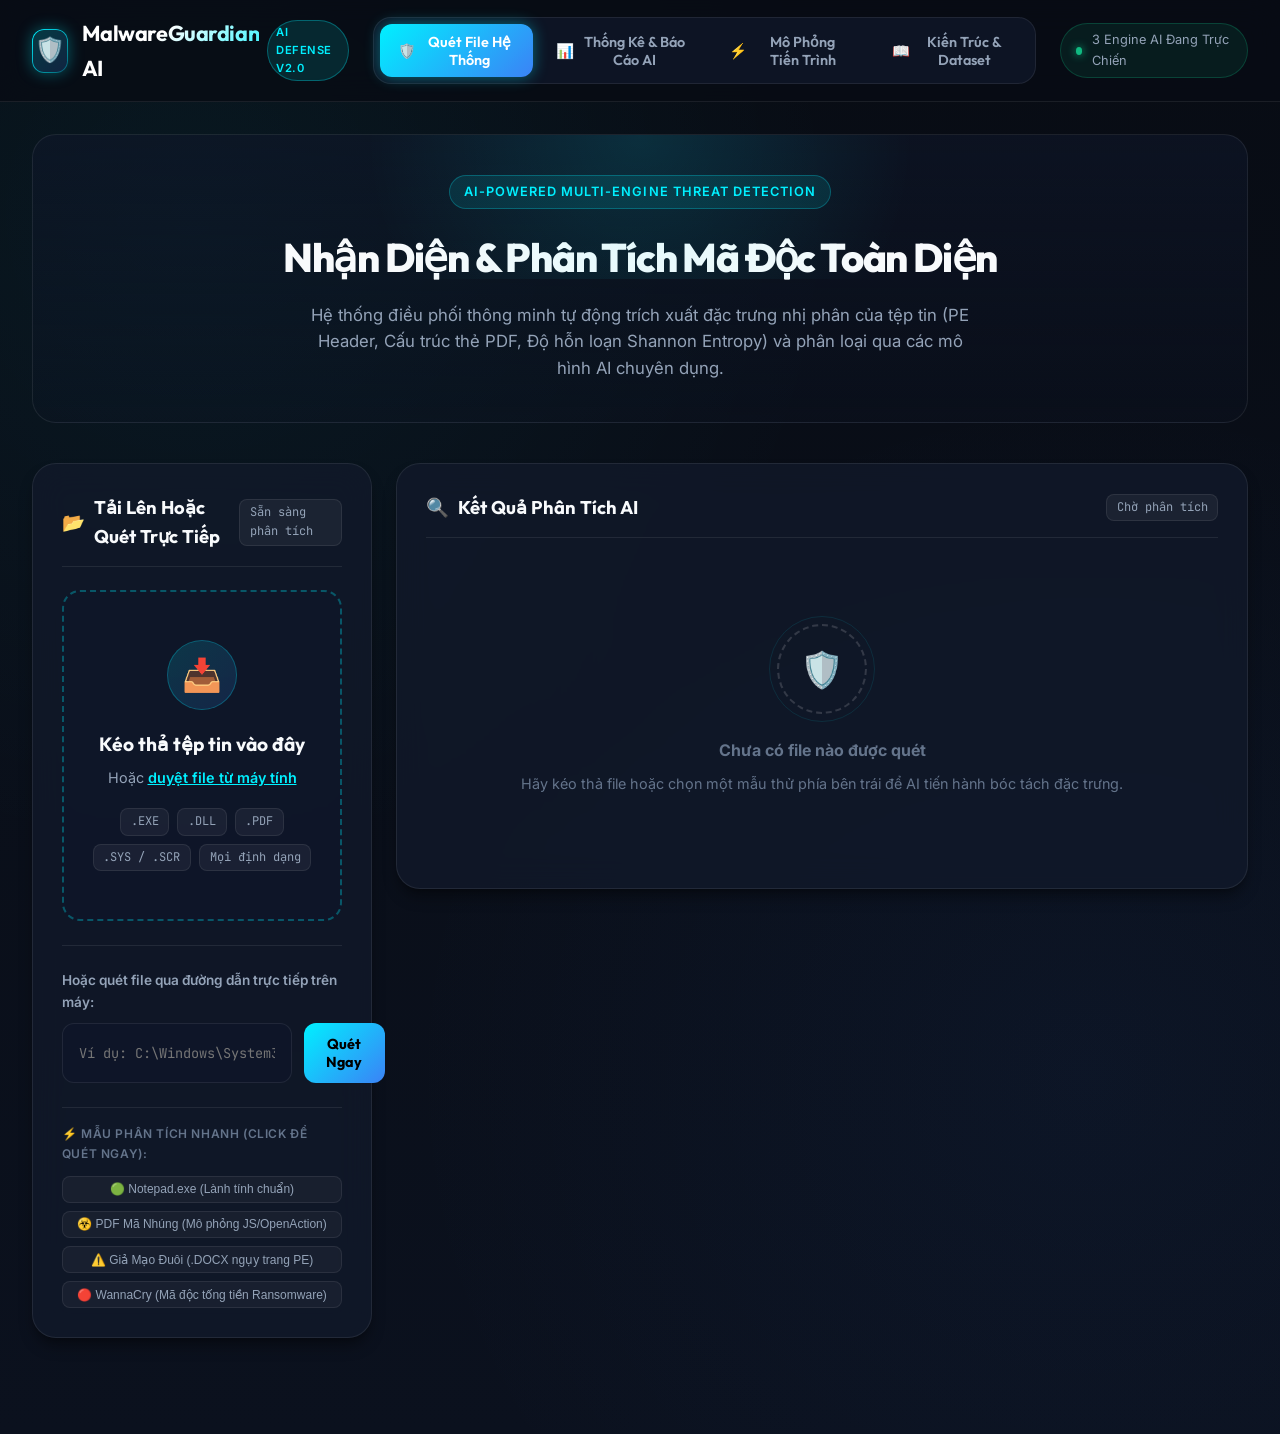
==== web/templates/index.html @ 702cf010 "feat: redesign scan results into side-by-side two-column dashboard and implement 2-page enterprise c" ====
<!DOCTYPE html>
<html lang="vi">
<head>
  <meta charset="UTF-8">
  <meta name="viewport" content="width=device-width, initial-scale=1.0">
  <title>MalwareGuardian AI - Hệ Thống Nhận Diện Mã Độc Đa Tầng</title>
  <meta name="description" content="Trung tâm phân tích và nhận diện mã độc thời gian thực ứng dụng Machine Learning (PE Header, PDF Structure, Kernel Process Behavior)">
  
  <!-- Google Fonts -->
  <link rel="preconnect" href="https://fonts.googleapis.com">
  <link rel="preconnect" href="https://fonts.gstatic.com" crossorigin>
  <link href="https://fonts.googleapis.com/css2?family=Inter:wght@300;400;500;600;700&family=Outfit:wght@400;500;600;700;800&family=JetBrains+Mono:wght@400;500;600&display=swap" rel="stylesheet">
  
  <!-- Stylesheet -->
  <link rel="stylesheet" href="/static/css/style.css">
</head>
<body>

  <!-- Site Header -->
  <header class="site-header">
    <div class="nav-container">
      <a href="#" class="brand">
        <div class="brand-icon">🛡️</div>
        <div class="brand-text">
          <div style="display:flex; align-items:center;">
            <h1>MalwareGuardian AI</h1>
            <span class="brand-badge">AI DEFENSE v2.0</span>
          </div>
        </div>
      </a>

      <!-- Navigation Tabs -->
      <nav class="nav-tabs" id="navTabs">
        <button class="nav-tab-btn active" data-tab="tab-scanner">
          <span>🛡️</span> Quét File Hệ Thống
        </button>
        <button class="nav-tab-btn" data-tab="tab-analytics">
          <span>📊</span> Thống Kê & Báo Cáo AI
        </button>
        <button class="nav-tab-btn" data-tab="tab-simulator">
          <span>⚡</span> Mô Phỏng Tiến Trình
        </button>
        <button class="nav-tab-btn" data-tab="tab-docs">
          <span>📖</span> Kiến Trúc & Dataset
        </button>
      </nav>

      <!-- System Pulse -->
      <div class="system-status">
        <div class="status-dot"></div>
        <span>3 Engine AI Đang Trực Chiến</span>
      </div>
    </div>
  </header>

  <!-- Main Content Wrapper -->
  <main class="main-wrapper">

    <!-- =========================================================================
         TAB 1: FILE SCANNER (QUÉT FILE THỜI GIAN THỰC)
         ========================================================================= -->
    <section id="tab-scanner" class="tab-content active">
      
      <div class="hero-banner">
        <div class="hero-tag">AI-POWERED MULTI-ENGINE THREAT DETECTION</div>
        <h2 class="hero-title">Nhận Diện & Phân Tích Mã Độc Toàn Diện</h2>
        <p class="hero-desc">
          Hệ thống điều phối thông minh tự động trích xuất đặc trưng nhị phân của tệp tin (PE Header, Cấu trúc thẻ PDF, Độ hỗn loạn Shannon Entropy) và phân loại qua các mô hình AI chuyên dụng.
        </p>
      </div>

      <div class="scanner-grid">
        
        <!-- Left: Upload & Input Panel -->
        <div class="glass-card">
          <div class="card-header">
            <h3 class="card-title"><span>📂</span> Tải Lên Hoặc Quét Trực Tiếp</h3>
            <span class="chip">Sẵn sàng phân tích</span>
          </div>

          <!-- Drag and Drop Zone -->
          <div class="dropzone" id="dropzone">
            <input type="file" id="fileInput" style="display: none;" />
            <div class="dropzone-icon">📥</div>
            <div class="dropzone-prompt">
              <h3>Kéo thả tệp tin vào đây</h3>
              <p>Hoặc <span style="color: var(--primary); text-decoration: underline; font-weight: 600;">duyệt file từ máy tính</span></p>
            </div>
            <div class="supported-chips">
              <span class="chip">.EXE</span>
              <span class="chip">.DLL</span>
              <span class="chip">.PDF</span>
              <span class="chip">.SYS / .SCR</span>
              <span class="chip">Mọi định dạng</span>
            </div>
          </div>

          <!-- Local Path Scanner -->
          <div class="path-input-group">
            <label for="localFilePath">Hoặc quét file qua đường dẫn trực tiếp trên máy:</label>
            <div class="path-input-flex">
              <input type="text" id="localFilePath" class="cyber-input" placeholder="Ví dụ: C:\Windows\System32\notepad.exe" />
              <button id="btnScanPath" class="cyber-btn">Quét Ngay</button>
            </div>
          </div>

          <!-- Quick Test Presets -->
          <div class="presets-section" style="margin-top: 1.5rem; border-top: 1px solid var(--border-subtle); padding-top: 1rem;">
            <div class="presets-title">⚡ Mẫu Phân Tích Nhanh (Click để quét ngay):</div>
            <div class="preset-buttons" style="margin-top: 0.8rem; display: flex; flex-direction: column; gap: 0.5rem;">
              <button class="preset-btn" data-preset="notepad" data-path="samples/file_lanh_tinh.exe">🟢 Notepad.exe (Lành tính chuẩn)</button>
              <button class="preset-btn" data-preset="pdf_exploit" data-path="samples/file_kiem_thu_mo_phong_doc_hai.pdf">☣️ PDF Mã Nhúng (Mô phỏng JS/OpenAction)</button>
              <button class="preset-btn" data-preset="spoofed" data-path="samples/file_doc_hai_gia_mao.docx">⚠️ Giả Mạo Đuôi (.DOCX ngụy trang PE)</button>
              <button class="preset-btn" data-preset="wannacry">🔴 WannaCry (Mã độc tống tiền Ransomware)</button>
            </div>
          </div>

        </div>

        <!-- Right: Real-time Scan Results Panel -->
        <div class="glass-card" id="resultsCard">
          <div class="card-header">
            <h3 class="card-title"><span>🔍</span> Kết Quả Phân Tích AI</h3>
            <span id="scanStatusBadge" class="chip">Chờ phân tích</span>
          </div>

          <!-- Placeholder when no scan performed -->
          <div id="scanPlaceholder" class="scan-placeholder">
            <div class="placeholder-radar">🛡️</div>
            <h4>Chưa có file nào được quét</h4>
            <p style="margin-top: 0.5rem; font-size: 0.9rem;">Hãy kéo thả file hoặc chọn một mẫu thử phía bên trái để AI tiến hành bóc tách đặc trưng.</p>
          </div>

          <!-- Dynamic Results Content -->
          <div id="scanResultsContent" style="display: none;">
            
            <!-- Verdict Banner -->
            <div id="verdictBanner" class="verdict-banner safe">
              <div class="verdict-info">
                <div id="verdictIcon" class="verdict-icon">🛡️</div>
                <div>
                  <div id="verdictTitle" class="verdict-title">AN TOÀN / LÀNH TÍNH</div>
                  <div id="verdictEngine" style="font-size: 0.85rem; color: var(--text-muted);">Engine: AI PE Header Classifier</div>
                </div>
              </div>
              <div class="verdict-score-box">
                <div id="verdictScore" class="score-num">99.8%</div>
                <div class="score-label">Độ Tin Cậy AI</div>
              </div>
            </div>

            <!-- Two-Column Side-By-Side Forensic Dashboard (Cột kép song song không cần cuộn) -->
            <div class="results-columns-grid">

              <!-- CỘT 1: THÔNG SỐ ĐỊNH DANH & BẰNG CHỨNG NHỊ PHÂN -->
              <div class="result-column">
                <div class="column-card-title">
                  <span>📊</span> <span>Giám Định Nhị Phân & Thuộc Tính</span>
                </div>

                <!-- Hashes & File Info -->
                <div class="meta-section">
                  <div class="meta-box">
                    <div class="meta-label">
                      <span>Tên Tập Tin</span>
                      <span id="resFileTypeBadge" class="chip">PE</span>
                    </div>
                    <div id="resFileName" class="meta-value">notepad.exe</div>
                    <div id="resFileSize" style="font-size: 0.75rem; color: var(--text-dim); margin-top: 0.2rem;">210.5 KB</div>
                  </div>

                  <div class="meta-box">
                    <div class="meta-label">
                      <span>MÃ BĂM SHA-256</span>
                      <button class="copy-btn" id="btnCopyHash" title="Sao chép SHA-256">📋 Copy</button>
                    </div>
                    <div id="resSha256" class="meta-value" style="font-size: 0.75rem;">-</div>
                  </div>
                </div>

                <!-- Shannon Entropy Bar -->
                <div class="entropy-container">
                  <div class="entropy-header">
                    <div><strong>Độ Hỗn Loạn Shannon Entropy:</strong> <span id="entropyVal" style="color: var(--primary); font-family: var(--font-mono); font-weight: 700;">3.45</span> / 8.0</div>
                    <div id="entropyStatus" style="font-size: 0.8rem; color: var(--safe);">Bình thường (Dữ liệu không bị mã hóa ngầm)</div>
                  </div>
                  <div class="entropy-track">
                    <div id="entropyFill" class="entropy-fill" style="width: 43%;"></div>
                  </div>
                  <div class="entropy-scale">
                    <span>0.0 (Thuần văn bản)</span>
                    <span>6.0 (Dữ liệu nén)</span>
                    <span>7.2+ (Nghi vấn Packer/Ransomware)</span>
                    <span>8.0</span>
                  </div>
                </div>

                <!-- Technical Extracted Features Table -->
                <div class="feature-details">
                  <div style="padding: 0.75rem 1rem; border-bottom: 1px solid var(--border-subtle); font-size: 0.85rem; font-weight: 700; display: flex; justify-content: space-between;">
                    <span>Chi Tiết Đặc Trưng Kỹ Thuật Trích Xuất</span>
                    <span id="featuresCountBadge" style="color: var(--primary);">25 thông số</span>
                  </div>
                  <div style="max-height: 220px; overflow-y: auto;">
                    <table class="feature-table">
                      <thead>
                        <tr>
                          <th>Thuộc Tính (Feature)</th>
                          <th>Giá Trị Trích Xuất</th>
                        </tr>
                      </thead>
                      <tbody id="featuresTableBody">
                        <!-- Dynamic Rows -->
                      </tbody>
                    </table>
                  </div>
                </div>
              </div>

              <!-- CỘT 2: PHÂN TÍCH HÀNH VI MITRE & TRUNG TÂM KHẮC PHỤC (CỘT MỚI) -->
              <div class="result-column">
                <div class="column-card-title">
                  <span>🎯</span> <span>Hành Vi MITRE ATT&CK & Ứng Cứu Sự Cố</span>
                </div>

                <!-- Threat Behavior & MITRE ATT&CK Mapping (Xem nó làm gì) -->
                <div id="threatBehaviorCard" class="feature-details" style="border-left: 3px solid var(--danger); margin-top: 0; padding: 1rem;">
                  <div style="font-weight: 700; font-size: 0.95rem; margin-bottom: 0.5rem; color: #fff; display: flex; align-items: center; justify-content: space-between;">
                    <span>🎯 Phân Tích Hành Vi & MITRE ATT&CK</span>
                    <span id="threatAttackBadge" class="chip" style="color: var(--danger); border-color: var(--danger);">Phát hiện rủi ro</span>
                  </div>
                  <p id="behaviorSummaryText" style="font-size: 0.85rem; color: var(--text-muted); margin-bottom: 0.75rem;">-</p>
                  
                  <div style="font-size: 0.8rem; font-weight: 600; color: var(--text-main); margin-bottom: 0.4rem;">Các hành vi mã độc ghi nhận:</div>
                  <ul id="threatActionsList" style="font-size: 0.8rem; color: var(--text-muted); padding-left: 1.2rem; line-height: 1.6; margin-bottom: 0.8rem;">
                  </ul>

                  <div id="mitreContainer" style="display: flex; gap: 0.4rem; flex-wrap: wrap;">
                  </div>
                </div>

                <!-- Incident Remediation & Vault Center (Khắc phục sự cố) -->
                <div class="feature-details" style="border-left: 3px solid var(--primary); background: rgba(15, 23, 42, 0.85); margin-top: 0; padding: 1rem;">
                  <div style="font-weight: 700; font-size: 0.95rem; margin-bottom: 0.4rem; color: #fff;">
                    🛡️ Trung Tâm Khắc Phục Sự Cố & Vùng An Toàn
                  </div>
                  <p style="font-size: 0.8rem; color: var(--text-dim); margin-bottom: 0.9rem;">
                    Các tùy chọn xử lý tức thời nhằm bảo vệ máy tính, vô hiệu hóa mã độc (chống Defender xóa nhầm) và xuất báo cáo PDF.
                  </p>
                  <div style="display: grid; grid-template-columns: repeat(2, 1fr); gap: 0.6rem;">
                    <button id="btnQuarantine" class="cyber-btn cyber-btn-outline" style="font-size: 0.78rem; padding: 0.6rem; border-color: rgba(245, 158, 11, 0.4); color: var(--warning);">
                      🔒 Cách Ly Vào Vault (Mã Hóa)
                    </button>
                    <button id="btnDisarmPdf" class="cyber-btn cyber-btn-outline" style="font-size: 0.78rem; padding: 0.6rem; border-color: rgba(16, 185, 129, 0.4); color: var(--safe);">
                      🧹 Khử Độc Tài Liệu (CDR Disarm)
                    </button>
                    <button id="btnExportPdf" class="cyber-btn" style="font-size: 0.78rem; padding: 0.6rem; background: linear-gradient(135deg, #00f0ff, #3b82f6); color: #000;">
                      📄 Xuất Báo Cáo Sự Cố PDF
                    </button>
                    <button id="btnShredFile" class="cyber-btn cyber-btn-outline" style="font-size: 0.78rem; padding: 0.6rem; border-color: rgba(244, 63, 94, 0.4); color: var(--danger);">
                      💣 Tiêu Hủy Vĩnh Viễn (DoD)
                    </button>
                  </div>
                  <div id="remediationStatusMsg" style="display: none; margin-top: 0.8rem; font-size: 0.8rem; padding: 0.6rem; border-radius: var(--radius-sm); background: rgba(16, 185, 129, 0.1); border: 1px solid rgba(16, 185, 129, 0.3); color: var(--safe);">
                  </div>
                </div>

                <!-- Action Export Bar -->
                <div style="display: flex; gap: 0.75rem; margin-top: 0.2rem;">
                  <button id="btnExportJson" class="cyber-btn cyber-btn-outline" style="flex: 1;">📥 Xuất Dữ Liệu JSON</button>
                  <button id="btnScanAnother" class="cyber-btn" style="flex: 1;">🔄 Quét File Mới</button>
                </div>

              </div>

            </div>

          </div>

        </div>

      </div>

    </section>

    <!-- =========================================================================
         TAB 2: MODEL ANALYTICS & ACADEMIC REPORTS
         ========================================================================= -->
    <section id="tab-analytics" class="tab-content">
      
      <div class="hero-banner">
        <div class="hero-tag">ACADEMIC BENCHMARKS & EVALUATION</div>
        <h2 class="hero-title">Thống Kê Mô Hình & Biểu Đồ Nghiên Cứu</h2>
        <p class="hero-desc">
          Kết quả đánh giá thực nghiệm của 3 Engine Machine Learning trên các tập dữ liệu chuẩn Kaggle (Ma trận nhầm lẫn, Feature Importance, So sánh hiệu năng).
        </p>
      </div>

      <!-- Overview 3 Models Cards -->
      <div class="models-overview-grid">
        
        <!-- Model 1: PE Static -->
        <div class="model-metric-card">
          <span class="model-badge">ENGINE 1: PE HEADER</span>
          <h3>Mã Độc File Thực Thi (.exe, .dll)</h3>
          <p style="font-size: 0.85rem; color: var(--text-muted);">Huấn luyện trên 1.156 mẫu Windows PE với 25 đặc trưng cấu trúc Header.</p>
          <div class="metric-stats-row">
            <div class="metric-stat-item">
              <div class="stat-val">97.41%</div>
              <div class="stat-name">Accuracy (Độ chính xác)</div>
            </div>
            <div class="metric-stat-item">
              <div class="stat-val">99.13%</div>
              <div class="stat-name">Recall (Độ nhạy bắt sâu)</div>
            </div>
            <div class="metric-stat-item">
              <div class="stat-val">97.44%</div>
              <div class="stat-name">F1-Score</div>
            </div>
            <div class="metric-stat-item">
              <div class="stat-val">99.80%</div>
              <div class="stat-name">ROC-AUC</div>
            </div>
          </div>
        </div>

        <!-- Model 2: PDF Structure -->
        <div class="model-metric-card">
          <span class="model-badge" style="background: rgba(16, 185, 129, 0.15); color: var(--safe);">ENGINE 2: PDF MALWARE</span>
          <h3>Mã Độc Tài Liệu PDF (.pdf)</h3>
          <p style="font-size: 0.85rem; color: var(--text-muted);">Huấn luyện trên 9.109 mẫu tài liệu PDF với 27 thẻ cấu trúc nhúng JavaScript ngầm.</p>
          <div class="metric-stats-row">
            <div class="metric-stat-item">
              <div class="stat-val" style="color: var(--primary);">100.0%</div>
              <div class="stat-name">Accuracy</div>
            </div>
            <div class="metric-stat-item">
              <div class="stat-val" style="color: var(--primary);">100.0%</div>
              <div class="stat-name">Precision (Độ chuẩn)</div>
            </div>
            <div class="metric-stat-item">
              <div class="stat-val" style="color: var(--primary);">1.0000</div>
              <div class="stat-name">F1-Score (Balanced)</div>
            </div>
            <div class="metric-stat-item">
              <div class="stat-val" style="color: var(--primary);">1.0000</div>
              <div class="stat-name">ROC-AUC</div>
            </div>
          </div>
        </div>

        <!-- Model 3: 100k Behavior -->
        <div class="model-metric-card">
          <span class="model-badge" style="background: rgba(139, 92, 246, 0.15); color: #c084fc;">ENGINE 3: DYNAMIC BEHAVIOR</span>
          <h3>Hành Vi Tiến Trình & Bộ Nhớ</h3>
          <p style="font-size: 0.85rem; color: var(--text-muted);">Huấn luyện trên 100.000 mẫu hành vi tiến trình hệ điều hành (50k malware, 50k benign).</p>
          <div class="metric-stats-row">
            <div class="metric-stat-item">
              <div class="stat-val" style="color: #c084fc;">100.0%</div>
              <div class="stat-name">Accuracy (100k mẫu)</div>
            </div>
            <div class="metric-stat-item">
              <div class="stat-val" style="color: #c084fc;">100.0%</div>
              <div class="stat-name">Precision</div>
            </div>
            <div class="metric-stat-item">
              <div class="stat-val" style="color: #c084fc;">1.0000</div>
              <div class="stat-name">F1-Score</div>
            </div>
            <div class="metric-stat-item">
              <div class="stat-val" style="color: #c084fc;">LightGBM</div>
              <div class="stat-name">Mô hình tối ưu nhất</div>
            </div>
          </div>
        </div>

      </div>

      <!-- High Resolution Academic Charts Section -->
      <div style="margin-bottom: 1.5rem; display: flex; justify-content: space-between; align-items: center;">
        <div>
          <h3 style="font-family: var(--font-heading); font-size: 1.4rem;">Trọn Bộ Biểu Đồ Nghiên Cứu (Nhấp vào ảnh để phóng to)</h3>
          <p style="font-size: 0.9rem; color: var(--text-muted);">Tất cả biểu đồ đã được tự động lưu ở độ phân giải 300 DPI trong thư mục <code>reports/</code> để bạn đưa vào báo cáo Word.</p>
        </div>
      </div>

      <div class="reports-gallery">
        
        <!-- Chart 1 -->
        <div class="chart-card">
          <h4><span>🎯 Ma trận nhầm lẫn PE (Confusion Matrix)</span> <span class="chip">PE Model</span></h4>
          <div class="chart-img-wrap" onclick="openImageModal('/reports/pe_confusion_matrix.png')">
            <img src="/reports/pe_confusion_matrix.png" alt="PE Confusion Matrix" loading="lazy">
          </div>
        </div>

        <!-- Chart 2 -->
        <div class="chart-card">
          <h4><span>⭐ Top 15 Đặc Trưng PE Quan Trọng Nhất</span> <span class="chip">Feature Importance</span></h4>
          <div class="chart-img-wrap" onclick="openImageModal('/reports/pe_feature_importance.png')">
            <img src="/reports/pe_feature_importance.png" alt="PE Feature Importance" loading="lazy">
          </div>
        </div>

        <!-- Chart 3 -->
        <div class="chart-card">
          <h4><span>📈 So sánh 4 thuật toán PE (RF, XGB, LGBM, GB)</span> <span class="chip">Benchmark</span></h4>
          <div class="chart-img-wrap" onclick="openImageModal('/reports/pe_model_comparison.png')">
            <img src="/reports/pe_model_comparison.png" alt="PE Model Comparison" loading="lazy">
          </div>
        </div>

        <!-- Chart 4 -->
        <div class="chart-card">
          <h4><span>🎯 Ma trận nhầm lẫn PDF Malware</span> <span class="chip">PDF Model</span></h4>
          <div class="chart-img-wrap" onclick="openImageModal('/reports/pdf_confusion_matrix.png')">
            <img src="/reports/pdf_confusion_matrix.png" alt="PDF Confusion Matrix" loading="lazy">
          </div>
        </div>

        <!-- Chart 5 -->
        <div class="chart-card">
          <h4><span>⭐ Top 12 Thẻ Cấu Trúc PDF Nhạy Cảm</span> <span class="chip">PDF Features</span></h4>
          <div class="chart-img-wrap" onclick="openImageModal('/reports/pdf_feature_importance.png')">
            <img src="/reports/pdf_feature_importance.png" alt="PDF Feature Importance" loading="lazy">
          </div>
        </div>

        <!-- Chart 6 -->
        <div class="chart-card">
          <h4><span>📈 So sánh thuật toán trên tập 100.000 mẫu</span> <span class="chip">Behavior 100k</span></h4>
          <div class="chart-img-wrap" onclick="openImageModal('/reports/behavior_model_comparison.png')">
            <img src="/reports/behavior_model_comparison.png" alt="Behavior Comparison" loading="lazy">
          </div>
        </div>

      </div>

    </section>

    <!-- =========================================================================
         TAB 3: PROCESS BEHAVIOR SIMULATOR (MÔ PHỎNG HÀNH VI 100K MẪU)
         ========================================================================= -->
    <section id="tab-simulator" class="tab-content">
      
      <div class="hero-banner">
        <div class="hero-tag">DYNAMIC PROCESS TELEMETRY SIMULATOR</div>
        <h2 class="hero-title">Mô Phỏng Nhận Diện Hành Vi Tiến Trình</h2>
        <p class="hero-desc">
          Thử nghiệm trực tiếp mô hình LightGBM (huấn luyện trên 100.000 mẫu hệ điều hành) bằng cách nhập thông số giám sát luồng thực thi và quản lý bộ nhớ tiến trình.
        </p>
      </div>

      <div class="scanner-grid">
        
        <!-- Input Form -->
        <div class="glass-card">
          <div class="card-header">
            <h3 class="card-title"><span>⚙️</span> Thông Số Bộ Nhớ & Tiến Trình</h3>
            <div class="preset-buttons">
              <button class="preset-btn" id="btnPresetBenignProc">🟢 Mẫu Lành Tính</button>
              <button class="preset-btn" id="btnPresetMalProc">🔴 Mẫu Mã Độc</button>
            </div>
          </div>

          <form id="simForm">
            <div class="sim-form-grid">
              <div class="sim-input-box">
                <label>total_vm (Bộ nhớ ảo tổng)</label>
                <input type="number" id="sim_total_vm" class="cyber-input" value="150" />
              </div>
              <div class="sim-input-box">
                <label>exec_vm (Vùng nhớ thực thi)</label>
                <input type="number" id="sim_exec_vm" class="cyber-input" value="124" />
              </div>
              <div class="sim-input-box">
                <label>shared_vm (Vùng nhớ chia sẻ)</label>
                <input type="number" id="sim_shared_vm" class="cyber-input" value="120" />
              </div>
              <div class="sim-input-box">
                <label>map_count (Số phân đoạn map)</label>
                <input type="number" id="sim_map_count" class="cyber-input" value="6850" />
              </div>
              <div class="sim-input-box">
                <label>nvcsw (Chuyển đổi ngữ cảnh tự nguyện)</label>
                <input type="number" id="sim_nvcsw" class="cyber-input" value="341974" />
              </div>
              <div class="sim-input-box">
                <label>min_flt (Lỗi trang nhớ nhẹ)</label>
                <input type="number" id="sim_min_flt" class="cyber-input" value="0" />
              </div>
              <div class="sim-input-box">
                <label>maj_flt (Lỗi trang nhớ nặng)</label>
                <input type="number" id="sim_maj_flt" class="cyber-input" value="120" />
              </div>
              <div class="sim-input-box">
                <label>utime (Thời gian CPU User)</label>
                <input type="number" id="sim_utime" class="cyber-input" value="380690" />
              </div>
              <div class="sim-input-box">
                <label>prio (Mức ưu tiên tiến trình)</label>
                <input type="number" id="sim_prio" class="cyber-input" value="3069378560" />
              </div>
            </div>

            <button type="submit" class="cyber-btn" style="width: 100%;">⚡ Chạy Dự Đoán Mô Hình Hành Vi</button>
          </form>
        </div>

        <!-- Sim Results -->
        <div class="glass-card">
          <div class="card-header">
            <h3 class="card-title"><span>🧠</span> Kết Luận Của AI Hành Vi</h3>
            <span class="chip">Engine 100k</span>
          </div>

          <div id="simResultBox" style="padding: 2rem; text-align: center;">
            <div id="simIcon" style="font-size: 3.5rem; margin-bottom: 1rem;">🛡️</div>
            <h3 id="simVerdictTitle" style="font-family: var(--font-heading); font-size: 1.5rem; color: var(--safe); margin-bottom: 0.5rem;">
              TIẾN TRÌNH LÀNH TÍNH
            </h3>
            <p id="simDesc" style="color: var(--text-muted); font-size: 0.95rem; max-width: 400px; margin: 0 auto 1.5rem;">
              Mô hình xác nhận các chỉ số cấp phát bộ nhớ ảo và chuyển đổi ngữ cảnh phù hợp với tiến trình phần mềm hợp pháp.
            </p>
            <div style="background: rgba(15, 23, 42, 0.7); padding: 1rem; border-radius: var(--radius-md); border: 1px solid var(--border-subtle); display: inline-block;">
              <span style="font-size: 0.8rem; color: var(--text-dim); text-transform: uppercase;">Độ Tin Cậy Mô Hình: </span>
              <strong id="simProb" style="color: var(--primary); font-size: 1.2rem;">100.0%</strong>
            </div>
          </div>
        </div>

      </div>

    </section>

    <!-- =========================================================================
         TAB 4: ARCHITECTURE & METHODOLOGY
         ========================================================================= -->
    <section id="tab-docs" class="tab-content">
      
      <div class="hero-banner">
        <div class="hero-tag">SYSTEM ARCHITECTURE & METHODOLOGY</div>
        <h2 class="hero-title">Kiến Trúc Hệ Thống & Phương Pháp Luận</h2>
        <p class="hero-desc">
          Tài liệu tổng quan kiến trúc phân tích mã độc đa tầng ứng dụng Trí Tuệ Nhân Tạo (Machine Learning).
        </p>
      </div>

      <div class="glass-card" style="margin-bottom: 2rem;">
        <h3 style="font-family: var(--font-heading); font-size: 1.3rem; margin-bottom: 1rem; color: var(--primary);">
          1. Sơ Đồ Kiến Trúc Hệ Thống (Multi-Engine Defense Pipeline)
        </h3>
        <p style="color: var(--text-muted); margin-bottom: 1.5rem;">
          Hệ thống được thiết kế theo mô hình điều phối phân tầng (Dispatcher Pattern) tương tự các giải pháp EDR / Antivirus hiện đại:
        </p>
        
        <div style="background: rgba(15, 23, 42, 0.8); padding: 1.5rem; border-radius: var(--radius-md); border: 1px solid var(--border-subtle); font-family: var(--font-mono); font-size: 0.85rem; line-height: 1.8;">
          [ Tệp tin tải lên / Đường dẫn quét ]<br>
          &nbsp;&nbsp;&nbsp;&nbsp;│<br>
          &nbsp;&nbsp;&nbsp;&nbsp;▼<br>
          &nbsp;&nbsp;<strong>BƯỚC 1:</strong> Xác thực Magic Bytes & Kiểm tra Giả mạo đuôi (Extension Spoofing Detection)<br>
          &nbsp;&nbsp;<strong>BƯỚC 2:</strong> Tính mã băm (MD5 / SHA-256) & Đo độ hỗn loạn dữ liệu (Shannon Entropy)<br>
          &nbsp;&nbsp;&nbsp;&nbsp;│<br>
          &nbsp;&nbsp;&nbsp;&nbsp;├─► <strong>Định dạng PE (EXE, DLL, SYS):</strong> Gọi <code>extract_pe_features()</code> ➔ Mô hình Random Forest PE (Acc: 97.4%)<br>
          &nbsp;&nbsp;&nbsp;&nbsp;├─► <strong>Định dạng PDF:</strong> Gọi <code>extract_pdf_features()</code> ➔ Mô hình Random Forest PDF (Acc: 100%)<br>
          &nbsp;&nbsp;&nbsp;&nbsp;├─► <strong>Định dạng Khác:</strong> Động cơ Heuristic & Phân tích Shannon Entropy chống Ransomware<br>
          &nbsp;&nbsp;&nbsp;&nbsp;│<br>
          &nbsp;&nbsp;&nbsp;&nbsp;▼<br>
          [ Báo Cáo Bảo Mật Toàn Diện & Xuất Dữ Liệu JSON ]
        </div>
      </div>

      <div class="models-overview-grid">
        <div class="glass-card">
          <h4 style="color: var(--primary); margin-bottom: 0.5rem;">Dataset 1: Windows PE</h4>
          <p style="font-size: 0.85rem; color: var(--text-muted);">
            Bộ dữ liệu 1.156 mẫu PE gồm 25 thuộc tính quan trọng: SizeOfCode, AddressOfEntryPoint, Section Entropy, DllCharacteristics, Imports, Exports...
          </p>
        </div>
        <div class="glass-card">
          <h4 style="color: var(--safe); margin-bottom: 0.5rem;">Dataset 2: Contagio PDF</h4>
          <p style="font-size: 0.85rem; color: var(--text-muted);">
            Trích xuất từ nguồn học thuật Contagio Dump qua các công cụ PDFiD, PDF-parser với 27 đặc trưng cấu trúc (/JavaScript, /OpenAction, /XFA, Stream...).
          </p>
        </div>
        <div class="glass-card">
          <h4 style="color: #c084fc; margin-bottom: 0.5rem;">Dataset 3: 100k Behavior</h4>
          <p style="font-size: 0.85rem; color: var(--text-muted);">
            Tập dữ liệu lớn 100.000 bản ghi giám sát 33 chỉ số tiến trình hệ điều hành (Virtual memory, context switch, page faults) cân bằng hoàn hảo 50k - 50k.
          </p>
        </div>
      </div>

    </section>

  </main>

  <!-- Modal for Image Enlargement -->
  <div class="modal-overlay" id="imgModal" onclick="closeImageModal()">
    <div class="modal-content" onclick="event.stopPropagation()">
      <button class="modal-close" onclick="closeImageModal()">&times;</button>
      <img id="modalImg" src="" alt="Enlarged Report Chart" />
    </div>
  </div>

  <!-- Client-Side PDF Generation Engines (jsPDF & AutoTable) -->
  <script src="https://cdnjs.cloudflare.com/ajax/libs/jspdf/2.5.1/jspdf.umd.min.js"></script>
  <script src="https://cdnjs.cloudflare.com/ajax/libs/jspdf-autotable/3.8.2/jspdf.plugin.autotable.min.js"></script>

  <!-- JavaScript Application Logic -->
  <script src="/static/js/app.js"></script>
</body>
</html>
---- static/css/style.css ----
/* ==========================================================================
   MALWAREGUARDIAN AI - DESIGN SYSTEM & STYLESHEET
   Aesthetics: Cyber Defense Operations Center (Dark Modern Glassmorphism)
   ========================================================================== */

:root {
  --bg-primary: #080c14;
  --bg-secondary: #0f172a;
  --bg-card: rgba(18, 26, 43, 0.75);
  --bg-card-hover: rgba(26, 38, 64, 0.85);
  --border-subtle: rgba(255, 255, 255, 0.08);
  --border-highlight: rgba(0, 240, 255, 0.25);
  
  --primary: #00f0ff;
  --primary-glow: rgba(0, 240, 255, 0.35);
  --primary-gradient: linear-gradient(135deg, #00f0ff 0%, #3b82f6 100%);
  
  --safe: #10b981;
  --safe-glow: rgba(16, 185, 129, 0.3);
  --safe-gradient: linear-gradient(135deg, #10b981 0%, #059669 100%);
  
  --danger: #f43f5e;
  --danger-glow: rgba(244, 63, 94, 0.35);
  --danger-gradient: linear-gradient(135deg, #f43f5e 0%, #e11d48 100%);
  
  --warning: #f59e0b;
  --warning-glow: rgba(245, 158, 11, 0.3);
  
  --text-main: #f8fafc;
  --text-muted: #94a3b8;
  --text-dim: #64748b;
  
  --font-heading: 'Outfit', -apple-system, BlinkMacSystemFont, 'Segoe UI', Roboto, sans-serif;
  --font-body: 'Inter', -apple-system, BlinkMacSystemFont, 'Segoe UI', Roboto, sans-serif;
  --font-mono: 'JetBrains Mono', 'Fira Code', Consolas, monospace;
  
  --radius-sm: 8px;
  --radius-md: 12px;
  --radius-lg: 18px;
  --radius-xl: 24px;
  
  --shadow-sm: 0 4px 6px -1px rgba(0, 0, 0, 0.3);
  --shadow-md: 0 10px 15px -3px rgba(0, 0, 0, 0.4), 0 4px 6px -4px rgba(0, 0, 0, 0.3);
  --shadow-lg: 0 20px 25px -5px rgba(0, 0, 0, 0.5), 0 8px 10px -6px rgba(0, 0, 0, 0.4);
  --shadow-neon: 0 0 25px var(--primary-glow);
}

* {
  margin: 0;
  padding: 0;
  box-sizing: border-box;
}

body {
  font-family: var(--font-body);
  background-color: var(--bg-primary);
  background-image: 
    radial-gradient(circle at 15% 15%, rgba(0, 240, 255, 0.05) 0%, transparent 40%),
    radial-gradient(circle at 85% 75%, rgba(59, 130, 246, 0.05) 0%, transparent 45%),
    linear-gradient(to bottom, #080c14, #0b111e);
  color: var(--text-main);
  min-height: 100vh;
  line-height: 1.6;
  overflow-x: hidden;
}

/* Scrollbar */
::-webkit-scrollbar {
  width: 8px;
  height: 8px;
}
::-webkit-scrollbar-track {
  background: var(--bg-primary);
}
::-webkit-scrollbar-thumb {
  background: #1e293b;
  border-radius: 4px;
}
::-webkit-scrollbar-thumb:hover {
  background: #334155;
}

/* Header & Navbar */
.site-header {
  position: sticky;
  top: 0;
  z-index: 100;
  background: rgba(8, 12, 20, 0.85);
  backdrop-filter: blur(16px);
  -webkit-backdrop-filter: blur(16px);
  border-bottom: 1px solid var(--border-subtle);
  padding: 1rem 2rem;
}

.nav-container {
  max-width: 1400px;
  margin: 0 auto;
  display: flex;
  align-items: center;
  justify-content: space-between;
  gap: 1.5rem;
}

.brand {
  display: flex;
  align-items: center;
  gap: 0.85rem;
  text-decoration: none;
  color: inherit;
}

.brand-icon {
  width: 44px;
  height: 44px;
  border-radius: var(--radius-md);
  background: linear-gradient(135deg, rgba(0, 240, 255, 0.2), rgba(59, 130, 246, 0.2));
  border: 1px solid var(--border-highlight);
  display: flex;
  align-items: center;
  justify-content: center;
  font-size: 1.5rem;
  box-shadow: 0 0 15px var(--primary-glow);
  position: relative;
}

.brand-icon::after {
  content: '';
  position: absolute;
  inset: -1px;
  border-radius: var(--radius-md);
  padding: 1px;
  background: linear-gradient(135deg, var(--primary), transparent);
  -webkit-mask: linear-gradient(#fff 0 0) content-box, linear-gradient(#fff 0 0);
  -webkit-mask-composite: xor;
  mask-composite: exclude;
}

.brand-text h1 {
  font-family: var(--font-heading);
  font-size: 1.35rem;
  font-weight: 700;
  letter-spacing: -0.02em;
  background: linear-gradient(135deg, #ffffff 40%, var(--primary) 100%);
  -webkit-background-clip: text;
  -webkit-text-fill-color: transparent;
}

.brand-badge {
  font-size: 0.7rem;
  padding: 0.15rem 0.5rem;
  border-radius: 9999px;
  background: rgba(0, 240, 255, 0.12);
  color: var(--primary);
  border: 1px solid rgba(0, 240, 255, 0.3);
  font-weight: 600;
  letter-spacing: 0.05em;
  text-transform: uppercase;
  margin-left: 0.5rem;
}

/* Nav Tabs */
.nav-tabs {
  display: flex;
  background: rgba(15, 23, 42, 0.8);
  padding: 0.35rem;
  border-radius: var(--radius-lg);
  border: 1px solid var(--border-subtle);
  gap: 0.25rem;
}

.nav-tab-btn {
  background: transparent;
  border: none;
  color: var(--text-muted);
  font-family: var(--font-heading);
  font-size: 0.9rem;
  font-weight: 600;
  padding: 0.55rem 1.15rem;
  border-radius: var(--radius-md);
  cursor: pointer;
  transition: all 0.25s ease;
  display: flex;
  align-items: center;
  gap: 0.5rem;
}

.nav-tab-btn:hover {
  color: var(--text-main);
  background: rgba(255, 255, 255, 0.05);
}

.nav-tab-btn.active {
  color: #ffffff;
  background: var(--primary-gradient);
  box-shadow: 0 0 15px rgba(0, 240, 255, 0.4);
}

/* System Pulse Indicator */
.system-status {
  display: flex;
  align-items: center;
  gap: 0.6rem;
  font-size: 0.8rem;
  color: var(--text-muted);
  background: rgba(16, 185, 129, 0.1);
  padding: 0.4rem 0.9rem;
  border-radius: 9999px;
  border: 1px solid rgba(16, 185, 129, 0.25);
}

.status-dot {
  width: 8px;
  height: 8px;
  background-color: var(--safe);
  border-radius: 50%;
  box-shadow: 0 0 8px var(--safe);
  animation: pulse-dot 2s infinite;
}

@keyframes pulse-dot {
  0% { transform: scale(0.95); box-shadow: 0 0 0 0 rgba(16, 185, 129, 0.7); }
  70% { transform: scale(1.1); box-shadow: 0 0 0 6px rgba(16, 185, 129, 0); }
  100% { transform: scale(0.95); box-shadow: 0 0 0 0 rgba(16, 185, 129, 0); }
}

/* Main Container */
.main-wrapper {
  max-width: 1400px;
  margin: 2rem auto;
  padding: 0 2rem 4rem 2rem;
}

/* Tab Panels */
.tab-content {
  display: none;
  animation: fadeIn 0.35s ease;
}

.tab-content.active {
  display: block;
}

@keyframes fadeIn {
  from { opacity: 0; transform: translateY(8px); }
  to { opacity: 1; transform: translateY(0); }
}

/* Hero Section */
.hero-banner {
  text-align: center;
  margin-bottom: 2.5rem;
  padding: 2.5rem 1.5rem;
  background: linear-gradient(180deg, rgba(15, 23, 42, 0.6) 0%, rgba(15, 23, 42, 0.2) 100%);
  border-radius: var(--radius-xl);
  border: 1px solid var(--border-subtle);
  position: relative;
  overflow: hidden;
}

.hero-banner::before {
  content: '';
  position: absolute;
  top: -50%;
  left: 50%;
  transform: translateX(-50%);
  width: 60%;
  height: 100%;
  background: radial-gradient(circle, rgba(0, 240, 255, 0.12) 0%, transparent 70%);
  pointer-events: none;
}

.hero-tag {
  display: inline-flex;
  align-items: center;
  gap: 0.5rem;
  font-size: 0.8rem;
  font-weight: 600;
  text-transform: uppercase;
  letter-spacing: 0.08em;
  padding: 0.35rem 0.9rem;
  border-radius: 9999px;
  background: rgba(0, 240, 255, 0.1);
  color: var(--primary);
  border: 1px solid rgba(0, 240, 255, 0.25);
  margin-bottom: 1rem;
}

.hero-title {
  font-family: var(--font-heading);
  font-size: 2.5rem;
  font-weight: 800;
  letter-spacing: -0.03em;
  margin-bottom: 0.8rem;
}

.hero-desc {
  max-width: 680px;
  margin: 0 auto;
  color: var(--text-muted);
  font-size: 1.05rem;
}

/* Scanner Layout Grid */
.scanner-grid {
  display: grid;
  grid-template-columns: 340px 1fr;
  gap: 1.5rem;
  align-items: start;
}

@media (max-width: 1080px) {
  .scanner-grid {
    grid-template-columns: 1fr;
  }
}

#resultsCard {
  scroll-margin-top: 90px;
}

/* Modern Split Multi-Column Result Layout (Cột kép song song không cần cuộn) */
.results-columns-grid {
  display: grid;
  grid-template-columns: 1fr 1fr;
  gap: 1.5rem;
  margin-top: 1.2rem;
  align-items: start;
}

.result-column {
  display: flex;
  flex-direction: column;
  gap: 1rem;
}

.column-card-title {
  font-family: var(--font-heading);
  font-size: 0.9rem;
  font-weight: 700;
  text-transform: uppercase;
  letter-spacing: 0.04em;
  color: var(--text-main);
  display: flex;
  align-items: center;
  gap: 0.5rem;
  padding-bottom: 0.5rem;
  border-bottom: 1px solid var(--border-subtle);
  margin-bottom: 0.2rem;
}

@media (max-width: 1200px) {
  .results-columns-grid {
    grid-template-columns: 1fr;
  }
}

/* Glass Card */
.glass-card {
  background: var(--bg-card);
  backdrop-filter: blur(16px);
  -webkit-backdrop-filter: blur(16px);
  border: 1px solid var(--border-subtle);
  border-radius: var(--radius-xl);
  padding: 1.8rem;
  box-shadow: var(--shadow-md);
  transition: border-color 0.3s ease, box-shadow 0.3s ease;
}

.glass-card:hover {
  border-color: rgba(255, 255, 255, 0.15);
}

.card-header {
  display: flex;
  align-items: center;
  justify-content: space-between;
  margin-bottom: 1.4rem;
  padding-bottom: 0.9rem;
  border-bottom: 1px solid var(--border-subtle);
}

.card-title {
  font-family: var(--font-heading);
  font-size: 1.15rem;
  font-weight: 700;
  display: flex;
  align-items: center;
  gap: 0.6rem;
}

/* Dropzone */
.dropzone {
  border: 2px dashed rgba(0, 240, 255, 0.3);
  background: rgba(15, 23, 42, 0.5);
  border-radius: var(--radius-lg);
  padding: 3rem 1.5rem;
  text-align: center;
  cursor: pointer;
  transition: all 0.3s ease;
  position: relative;
  overflow: hidden;
}

.dropzone:hover, .dropzone.dragover {
  border-color: var(--primary);
  background: rgba(0, 240, 255, 0.05);
  box-shadow: 0 0 30px rgba(0, 240, 255, 0.15) inset;
}

.dropzone-icon {
  width: 70px;
  height: 70px;
  margin: 0 auto 1.2rem;
  border-radius: 50%;
  background: linear-gradient(135deg, rgba(0, 240, 255, 0.15), rgba(59, 130, 246, 0.15));
  border: 1px solid var(--border-highlight);
  display: flex;
  align-items: center;
  justify-content: center;
  font-size: 2rem;
  color: var(--primary);
  transition: transform 0.3s ease;
}

.dropzone:hover .dropzone-icon {
  transform: translateY(-4px) scale(1.05);
}

.dropzone-prompt h3 {
  font-family: var(--font-heading);
  font-size: 1.2rem;
  margin-bottom: 0.4rem;
}

.dropzone-prompt p {
  color: var(--text-muted);
  font-size: 0.9rem;
}

.supported-chips {
  display: flex;
  align-items: center;
  justify-content: center;
  gap: 0.5rem;
  margin-top: 1.2rem;
  flex-wrap: wrap;
}

.chip {
  font-size: 0.75rem;
  font-family: var(--font-mono);
  padding: 0.2rem 0.6rem;
  border-radius: var(--radius-sm);
  background: rgba(255, 255, 255, 0.05);
  border: 1px solid var(--border-subtle);
  color: var(--text-muted);
}

/* Direct Path Input Form */
.path-input-group {
  margin-top: 1.5rem;
  padding-top: 1.5rem;
  border-top: 1px solid var(--border-subtle);
}

.path-input-group label {
  display: block;
  font-size: 0.85rem;
  font-weight: 600;
  color: var(--text-muted);
  margin-bottom: 0.6rem;
}

.path-input-flex {
  display: flex;
  gap: 0.75rem;
}

.cyber-input {
  flex: 1;
  background: rgba(15, 23, 42, 0.9);
  border: 1px solid var(--border-subtle);
  border-radius: var(--radius-md);
  padding: 0.75rem 1rem;
  color: #fff;
  font-family: var(--font-mono);
  font-size: 0.85rem;
  transition: all 0.25s ease;
}

.cyber-input:focus {
  outline: none;
  border-color: var(--primary);
  box-shadow: 0 0 10px var(--primary-glow);
}

.cyber-btn {
  background: var(--primary-gradient);
  color: #000;
  font-family: var(--font-heading);
  font-weight: 700;
  font-size: 0.9rem;
  padding: 0.75rem 1.4rem;
  border-radius: var(--radius-md);
  border: none;
  cursor: pointer;
  transition: all 0.25s ease;
  display: inline-flex;
  align-items: center;
  justify-content: center;
  gap: 0.5rem;
}

.cyber-btn:hover {
  transform: translateY(-2px);
  box-shadow: 0 0 20px rgba(0, 240, 255, 0.4);
}

.cyber-btn:active {
  transform: translateY(0);
}

.cyber-btn-outline {
  background: transparent;
  color: var(--text-main);
  border: 1px solid var(--border-subtle);
}

.cyber-btn-outline:hover {
  background: rgba(255, 255, 255, 0.08);
  border-color: rgba(255, 255, 255, 0.25);
  box-shadow: none;
}

/* Presets Bar */
.presets-section {
  margin-top: 1.2rem;
}

.presets-title {
  font-size: 0.75rem;
  font-weight: 600;
  text-transform: uppercase;
  letter-spacing: 0.05em;
  color: var(--text-dim);
  margin-bottom: 0.6rem;
}

.preset-buttons {
  display: flex;
  gap: 0.5rem;
  flex-wrap: wrap;
}

.preset-btn {
  font-size: 0.75rem;
  padding: 0.35rem 0.75rem;
  border-radius: var(--radius-sm);
  background: rgba(255, 255, 255, 0.04);
  border: 1px solid var(--border-subtle);
  color: var(--text-muted);
  cursor: pointer;
  transition: all 0.2s ease;
}

.preset-btn:hover {
  background: rgba(0, 240, 255, 0.1);
  border-color: var(--primary);
  color: #fff;
}

/* Results Display */
.scan-placeholder {
  padding: 4rem 2rem;
  text-align: center;
  color: var(--text-dim);
}

.placeholder-radar {
  width: 90px;
  height: 90px;
  margin: 0 auto 1.5rem;
  border-radius: 50%;
  border: 2px dashed rgba(255, 255, 255, 0.15);
  display: flex;
  align-items: center;
  justify-content: center;
  font-size: 2.2rem;
  position: relative;
}

.placeholder-radar::after {
  content: '';
  position: absolute;
  inset: -10px;
  border-radius: 50%;
  border: 1px solid rgba(0, 240, 255, 0.1);
  animation: radar-sweep 4s linear infinite;
}

@keyframes radar-sweep {
  0% { transform: rotate(0deg); }
  100% { transform: rotate(360deg); }
}

/* Verdict Banner */
.verdict-banner {
  padding: 1.4rem;
  border-radius: var(--radius-lg);
  margin-bottom: 1.5rem;
  display: flex;
  align-items: center;
  justify-content: space-between;
  gap: 1rem;
}

.verdict-banner.safe {
  background: linear-gradient(135deg, rgba(16, 185, 129, 0.15), rgba(5, 150, 105, 0.05));
  border: 1px solid rgba(16, 185, 129, 0.4);
  box-shadow: 0 0 25px var(--safe-glow);
}

.verdict-banner.danger {
  background: linear-gradient(135deg, rgba(244, 63, 94, 0.2), rgba(225, 29, 72, 0.08));
  border: 1px solid rgba(244, 63, 94, 0.5);
  box-shadow: 0 0 30px var(--danger-glow);
}

.verdict-banner.warning {
  background: linear-gradient(135deg, rgba(245, 158, 11, 0.15), rgba(217, 119, 6, 0.05));
  border: 1px solid rgba(245, 158, 11, 0.4);
  box-shadow: 0 0 25px var(--warning-glow);
}

.verdict-info {
  display: flex;
  align-items: center;
  gap: 1rem;
}

.verdict-icon {
  font-size: 2.5rem;
  line-height: 1;
}

.verdict-title {
  font-family: var(--font-heading);
  font-size: 1.4rem;
  font-weight: 800;
  letter-spacing: -0.02em;
}

.verdict-banner.safe .verdict-title { color: var(--safe); }
.verdict-banner.danger .verdict-title { color: var(--danger); }
.verdict-banner.warning .verdict-title { color: var(--warning); }

.verdict-score-box {
  text-align: right;
}

.score-num {
  font-family: var(--font-heading);
  font-size: 1.8rem;
  font-weight: 800;
}

.score-label {
  font-size: 0.75rem;
  color: var(--text-muted);
  text-transform: uppercase;
  letter-spacing: 0.05em;
}

/* Metadata & Hashes Table */
.meta-section {
  display: grid;
  grid-template-columns: 1fr 1fr;
  gap: 1rem;
  margin-bottom: 1.5rem;
}

.meta-box {
  background: rgba(15, 23, 42, 0.7);
  padding: 0.9rem 1.1rem;
  border-radius: var(--radius-md);
  border: 1px solid var(--border-subtle);
}

.meta-label {
  font-size: 0.75rem;
  color: var(--text-dim);
  text-transform: uppercase;
  margin-bottom: 0.3rem;
  display: flex;
  align-items: center;
  justify-content: space-between;
}

.meta-value {
  font-family: var(--font-mono);
  font-size: 0.85rem;
  color: #fff;
  word-break: break-all;
}

.copy-btn {
  background: transparent;
  border: none;
  color: var(--text-muted);
  cursor: pointer;
  font-size: 0.85rem;
  transition: color 0.2s ease;
}

.copy-btn:hover {
  color: var(--primary);
}

/* Entropy Bar */
.entropy-container {
  margin-bottom: 1.5rem;
  background: rgba(15, 23, 42, 0.7);
  padding: 1.1rem;
  border-radius: var(--radius-md);
  border: 1px solid var(--border-subtle);
}

.entropy-header {
  display: flex;
  justify-content: space-between;
  margin-bottom: 0.6rem;
  font-size: 0.85rem;
}

.entropy-track {
  height: 10px;
  background: rgba(255, 255, 255, 0.08);
  border-radius: 9999px;
  overflow: hidden;
  position: relative;
}

.entropy-fill {
  height: 100%;
  border-radius: 9999px;
  background: linear-gradient(90deg, #10b981 0%, #f59e0b 60%, #f43f5e 100%);
  transition: width 0.8s cubic-bezier(0.4, 0, 0.2, 1);
}

.entropy-scale {
  display: flex;
  justify-content: space-between;
  font-size: 0.7rem;
  color: var(--text-dim);
  margin-top: 0.35rem;
  font-family: var(--font-mono);
}

/* Feature Details Table */
.feature-details {
  background: rgba(15, 23, 42, 0.7);
  border-radius: var(--radius-md);
  border: 1px solid var(--border-subtle);
  overflow: hidden;
}

.feature-table {
  width: 100%;
  border-collapse: collapse;
  font-size: 0.82rem;
}

.feature-table th {
  background: rgba(255, 255, 255, 0.03);
  padding: 0.75rem 1rem;
  text-align: left;
  color: var(--text-muted);
  font-weight: 600;
  border-bottom: 1px solid var(--border-subtle);
}

.feature-table td {
  padding: 0.6rem 1rem;
  border-bottom: 1px solid rgba(255, 255, 255, 0.04);
  font-family: var(--font-mono);
}

.feature-table tr:hover td {
  background: rgba(255, 255, 255, 0.02);
}

/* Model Analytics Tab */
.models-overview-grid {
  display: grid;
  grid-template-columns: repeat(3, 1fr);
  gap: 1.5rem;
  margin-bottom: 2.5rem;
}

@media (max-width: 900px) {
  .models-overview-grid {
    grid-template-columns: 1fr;
  }
}

.model-metric-card {
  background: var(--bg-card);
  border: 1px solid var(--border-subtle);
  border-radius: var(--radius-lg);
  padding: 1.5rem;
  position: relative;
  overflow: hidden;
}

.model-metric-card::before {
  content: '';
  position: absolute;
  top: 0;
  left: 0;
  width: 100%;
  height: 3px;
  background: var(--primary-gradient);
}

.model-badge {
  display: inline-block;
  font-size: 0.7rem;
  font-weight: 700;
  padding: 0.2rem 0.6rem;
  border-radius: 9999px;
  background: rgba(0, 240, 255, 0.12);
  color: var(--primary);
  margin-bottom: 0.8rem;
  text-transform: uppercase;
}

.model-metric-card h3 {
  font-family: var(--font-heading);
  font-size: 1.2rem;
  margin-bottom: 0.5rem;
}

.metric-stats-row {
  display: grid;
  grid-template-columns: repeat(2, 1fr);
  gap: 0.75rem;
  margin-top: 1rem;
  padding-top: 1rem;
  border-top: 1px solid var(--border-subtle);
}

.metric-stat-item .stat-val {
  font-family: var(--font-heading);
  font-size: 1.4rem;
  font-weight: 800;
  color: var(--safe);
}

.metric-stat-item .stat-name {
  font-size: 0.75rem;
  color: var(--text-dim);
}

/* Charts Gallery */
.reports-gallery {
  display: grid;
  grid-template-columns: repeat(2, 1fr);
  gap: 1.5rem;
}

@media (max-width: 900px) {
  .reports-gallery {
    grid-template-columns: 1fr;
  }
}

.chart-card {
  background: var(--bg-card);
  border: 1px solid var(--border-subtle);
  border-radius: var(--radius-lg);
  padding: 1.2rem;
  display: flex;
  flex-direction: column;
}

.chart-card h4 {
  font-family: var(--font-heading);
  font-size: 1rem;
  margin-bottom: 0.8rem;
  color: var(--text-main);
  display: flex;
  align-items: center;
  justify-content: space-between;
}

.chart-img-wrap {
  background: #000;
  border-radius: var(--radius-md);
  overflow: hidden;
  border: 1px solid var(--border-subtle);
  position: relative;
  cursor: pointer;
}

.chart-img-wrap img {
  width: 100%;
  height: auto;
  display: block;
  transition: transform 0.3s ease;
}

.chart-img-wrap:hover img {
  transform: scale(1.02);
}

/* Modal for Image Preview */
.modal-overlay {
  position: fixed;
  inset: 0;
  background: rgba(0, 0, 0, 0.85);
  backdrop-filter: blur(8px);
  z-index: 999;
  display: none;
  align-items: center;
  justify-content: center;
  padding: 2rem;
}

.modal-overlay.active {
  display: flex;
}

.modal-content {
  max-width: 90vw;
  max-height: 90vh;
  position: relative;
}

.modal-content img {
  max-width: 100%;
  max-height: 85vh;
  border-radius: var(--radius-md);
  box-shadow: 0 0 40px rgba(0, 0, 0, 0.8);
}

.modal-close {
  position: absolute;
  top: -40px;
  right: 0;
  background: transparent;
  border: none;
  color: #fff;
  font-size: 2rem;
  cursor: pointer;
}

/* Simulator Form */
.sim-form-grid {
  display: grid;
  grid-template-columns: repeat(3, 1fr);
  gap: 1rem;
  margin-bottom: 1.5rem;
}

@media (max-width: 900px) {
  .sim-form-grid {
    grid-template-columns: 1fr;
  }
}

.sim-input-box {
  display: flex;
  flex-direction: column;
  gap: 0.35rem;
}

.sim-input-box label {
  font-size: 0.8rem;
  font-weight: 600;
  color: var(--text-muted);
}
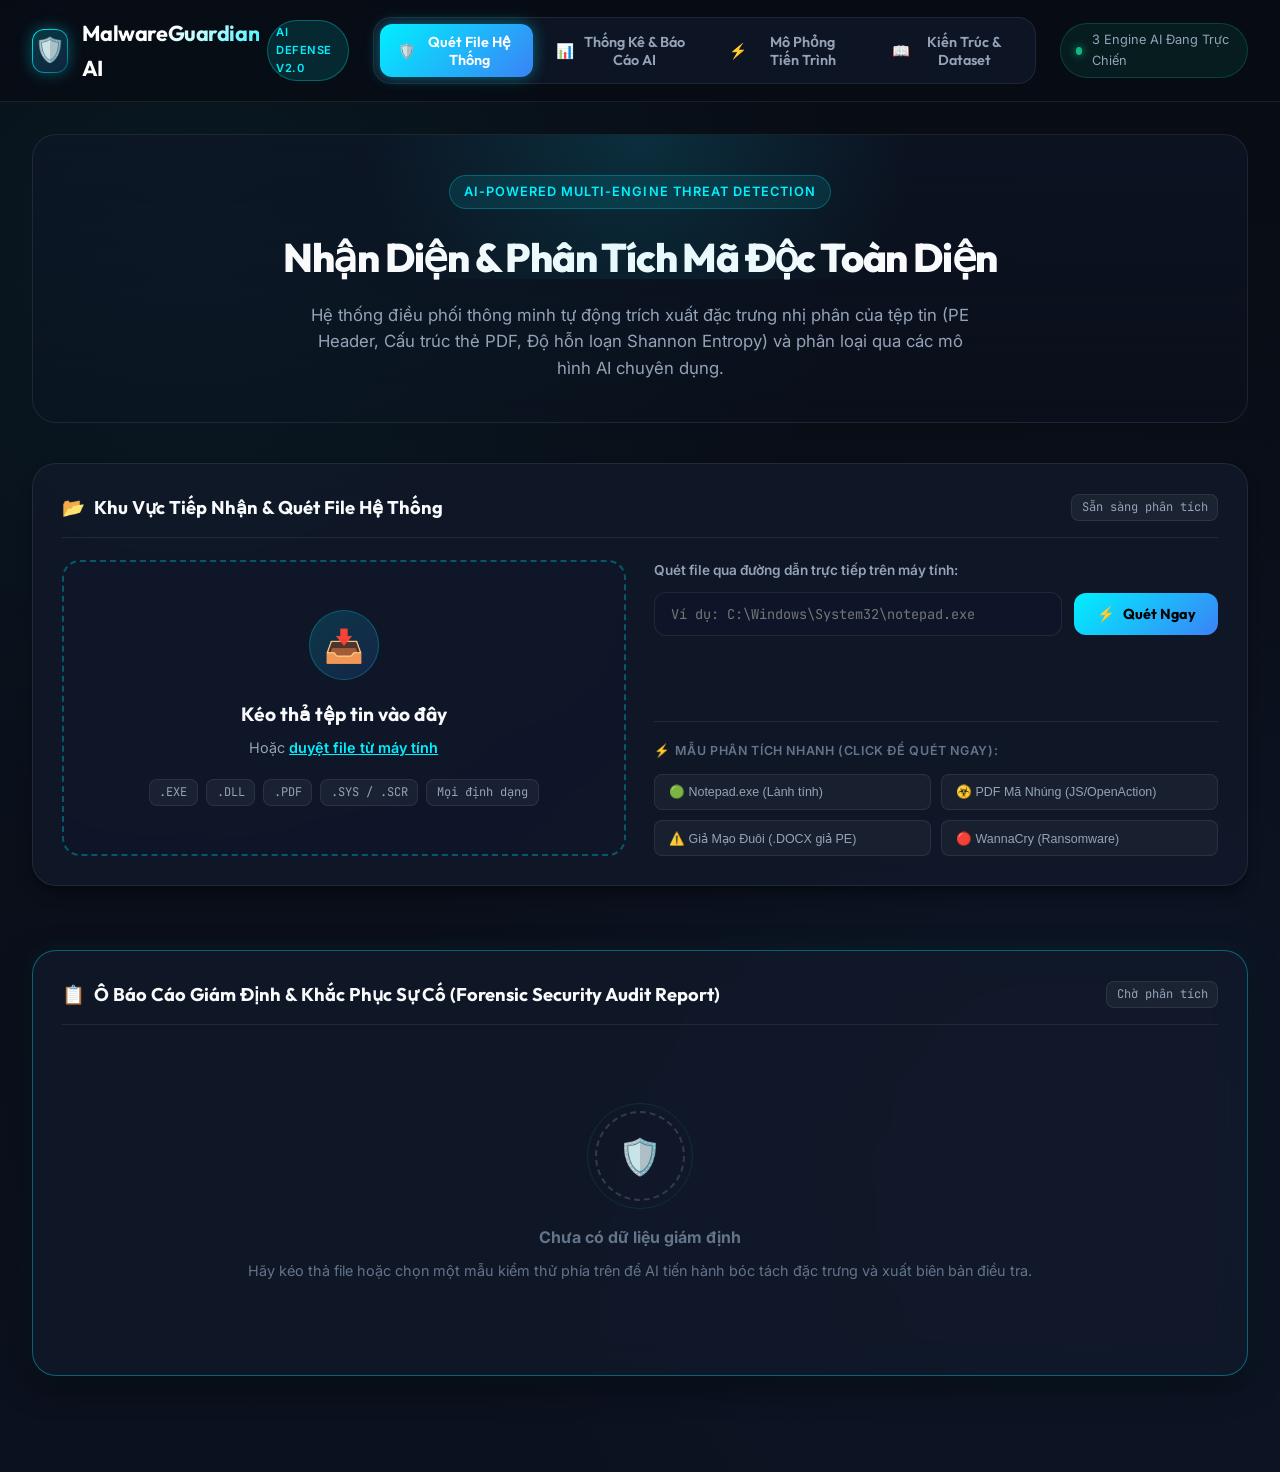
==== commit 170aec3e: "feat: redesign scanner layout into dedicated spacious Ingestion Panel and full-width Forensic Report" ====
--- a/web/templates/index.html
+++ b/web/templates/index.html
@@ -69,66 +69,73 @@
         </p>
       </div>
 
-      <div class="scanner-grid">
+      <div class="scanner-container">
         
-        <!-- Left: Upload & Input Panel -->
-        <div class="glass-card">
+        <!-- Khu Vực Tiếp Nhận & Quét File (Scan & Ingestion Center) -->
+        <div class="glass-card scanner-ingestion-card">
           <div class="card-header">
-            <h3 class="card-title"><span>📂</span> Tải Lên Hoặc Quét Trực Tiếp</h3>
+            <h3 class="card-title"><span>📂</span> Khu Vực Tiếp Nhận & Quét File Hệ Thống</h3>
             <span class="chip">Sẵn sàng phân tích</span>
           </div>
 
-          <!-- Drag and Drop Zone -->
-          <div class="dropzone" id="dropzone">
-            <input type="file" id="fileInput" style="display: none;" />
-            <div class="dropzone-icon">📥</div>
-            <div class="dropzone-prompt">
-              <h3>Kéo thả tệp tin vào đây</h3>
-              <p>Hoặc <span style="color: var(--primary); text-decoration: underline; font-weight: 600;">duyệt file từ máy tính</span></p>
-            </div>
-            <div class="supported-chips">
-              <span class="chip">.EXE</span>
-              <span class="chip">.DLL</span>
-              <span class="chip">.PDF</span>
-              <span class="chip">.SYS / .SCR</span>
-              <span class="chip">Mọi định dạng</span>
-            </div>
-          </div>
-
-          <!-- Local Path Scanner -->
-          <div class="path-input-group">
-            <label for="localFilePath">Hoặc quét file qua đường dẫn trực tiếp trên máy:</label>
-            <div class="path-input-flex">
-              <input type="text" id="localFilePath" class="cyber-input" placeholder="Ví dụ: C:\Windows\System32\notepad.exe" />
-              <button id="btnScanPath" class="cyber-btn">Quét Ngay</button>
-            </div>
-          </div>
-
-          <!-- Quick Test Presets -->
-          <div class="presets-section" style="margin-top: 1.5rem; border-top: 1px solid var(--border-subtle); padding-top: 1rem;">
-            <div class="presets-title">⚡ Mẫu Phân Tích Nhanh (Click để quét ngay):</div>
-            <div class="preset-buttons" style="margin-top: 0.8rem; display: flex; flex-direction: column; gap: 0.5rem;">
-              <button class="preset-btn" data-preset="notepad" data-path="samples/file_lanh_tinh.exe">🟢 Notepad.exe (Lành tính chuẩn)</button>
-              <button class="preset-btn" data-preset="pdf_exploit" data-path="samples/file_kiem_thu_mo_phong_doc_hai.pdf">☣️ PDF Mã Nhúng (Mô phỏng JS/OpenAction)</button>
-              <button class="preset-btn" data-preset="spoofed" data-path="samples/file_doc_hai_gia_mao.docx">⚠️ Giả Mạo Đuôi (.DOCX ngụy trang PE)</button>
-              <button class="preset-btn" data-preset="wannacry">🔴 WannaCry (Mã độc tống tiền Ransomware)</button>
-            </div>
-          </div>
-
-        </div>
-
-        <!-- Right: Real-time Scan Results Panel -->
-        <div class="glass-card" id="resultsCard">
+          <div class="ingestion-grid">
+            <!-- Cột Trái: Drag & Drop Zone -->
+            <div class="ingestion-left">
+              <div class="dropzone" id="dropzone">
+                <input type="file" id="fileInput" style="display: none;" />
+                <div class="dropzone-icon">📥</div>
+                <div class="dropzone-prompt">
+                  <h3>Kéo thả tệp tin vào đây</h3>
+                  <p>Hoặc <span style="color: var(--primary); text-decoration: underline; font-weight: 600;">duyệt file từ máy tính</span></p>
+                </div>
+                <div class="supported-chips">
+                  <span class="chip">.EXE</span>
+                  <span class="chip">.DLL</span>
+                  <span class="chip">.PDF</span>
+                  <span class="chip">.SYS / .SCR</span>
+                  <span class="chip">Mọi định dạng</span>
+                </div>
+              </div>
+            </div>
+
+            <!-- Cột Phải: Đường dẫn máy tính + Mẫu thử nhanh -->
+            <div class="ingestion-right">
+              <!-- Local Path Scanner -->
+              <div class="path-input-group">
+                <label for="localFilePath">Quét file qua đường dẫn trực tiếp trên máy tính:</label>
+                <div class="path-input-flex">
+                  <input type="text" id="localFilePath" class="cyber-input" placeholder="Ví dụ: C:\Windows\System32\notepad.exe" />
+                  <button id="btnScanPath" class="cyber-btn"><span class="btn-icon">⚡</span><span>Quét Ngay</span></button>
+                </div>
+              </div>
+
+              <!-- Quick Test Presets -->
+              <div class="presets-section">
+                <div class="presets-title">⚡ Mẫu Phân Tích Nhanh (Click để quét ngay):</div>
+                <div class="preset-grid">
+                  <button class="preset-btn" data-preset="notepad" data-path="samples/file_lanh_tinh.exe">🟢 Notepad.exe (Lành tính)</button>
+                  <button class="preset-btn" data-preset="pdf_exploit" data-path="samples/file_kiem_thu_mo_phong_doc_hai.pdf">☣️ PDF Mã Nhúng (JS/OpenAction)</button>
+                  <button class="preset-btn" data-preset="spoofed" data-path="samples/file_doc_hai_gia_mao.docx">⚠️ Giả Mạo Đuôi (.DOCX giả PE)</button>
+                  <button class="preset-btn" data-preset="wannacry">🔴 WannaCry (Ransomware)</button>
+                </div>
+              </div>
+            </div>
+          </div>
+
+        </div>
+
+        <!-- Ô BÁO CÁO GIÁM ĐỊNH AN NINH & KHẮC PHỤC SỰ CỐ (DEDICATED FORENSIC REPORT BOX) -->
+        <div class="glass-card report-box-card" id="resultsCard">
           <div class="card-header">
-            <h3 class="card-title"><span>🔍</span> Kết Quả Phân Tích AI</h3>
+            <h3 class="card-title"><span>📋</span> Ô Báo Cáo Giám Định & Khắc Phục Sự Cố (Forensic Security Audit Report)</h3>
             <span id="scanStatusBadge" class="chip">Chờ phân tích</span>
           </div>
 
           <!-- Placeholder when no scan performed -->
           <div id="scanPlaceholder" class="scan-placeholder">
             <div class="placeholder-radar">🛡️</div>
-            <h4>Chưa có file nào được quét</h4>
-            <p style="margin-top: 0.5rem; font-size: 0.9rem;">Hãy kéo thả file hoặc chọn một mẫu thử phía bên trái để AI tiến hành bóc tách đặc trưng.</p>
+            <h4>Chưa có dữ liệu giám định</h4>
+            <p style="margin-top: 0.5rem; font-size: 0.9rem;">Hãy kéo thả file hoặc chọn một mẫu kiểm thử phía trên để AI tiến hành bóc tách đặc trưng và xuất biên bản điều tra.</p>
           </div>
 
           <!-- Dynamic Results Content -->
@@ -149,13 +156,13 @@
               </div>
             </div>
 
-            <!-- Two-Column Side-By-Side Forensic Dashboard (Cột kép song song không cần cuộn) -->
+            <!-- Two-Column Side-By-Side Forensic Dashboard (Cột kép song song rộng rãi) -->
             <div class="results-columns-grid">
 
               <!-- CỘT 1: THÔNG SỐ ĐỊNH DANH & BẰNG CHỨNG NHỊ PHÂN -->
               <div class="result-column">
                 <div class="column-card-title">
-                  <span>📊</span> <span>Giám Định Nhị Phân & Thuộc Tính</span>
+                  <span>📊</span> <span>Giám Định Nhị Phân & Thuộc Tính Tệp Tin</span>
                 </div>
 
                 <!-- Hashes & File Info -->
@@ -171,10 +178,19 @@
 
                   <div class="meta-box">
                     <div class="meta-label">
-                      <span>MÃ BĂM SHA-256</span>
-                      <button class="copy-btn" id="btnCopyHash" title="Sao chép SHA-256">📋 Copy</button>
+                      <span>Cấu Trúc Tệp Tin</span>
+                      <span class="chip" style="border-color: var(--safe); color: var(--safe);">Xác Thực</span>
                     </div>
-                    <div id="resSha256" class="meta-value" style="font-size: 0.75rem;">-</div>
+                    <div style="font-size: 0.85rem; font-weight: 700; color: #fff;">Magic Bytes Nhị Phân</div>
+                    <div style="font-size: 0.75rem; color: var(--text-muted); margin-top: 0.2rem;">Khớp phần mở rộng danh định</div>
+                  </div>
+
+                  <div class="meta-box full-span">
+                    <div class="meta-label">
+                      <span>MÃ BĂM TOÀN VẸN SHA-256</span>
+                      <button class="copy-btn" id="btnCopyHash" title="Sao chép SHA-256">📋 Sao Chép SHA-256</button>
+                    </div>
+                    <div id="resSha256" class="mono-hash">-</div>
                   </div>
                 </div>
 
--- a/static/css/style.css
+++ b/static/css/style.css
@@ -300,42 +300,71 @@
   font-size: 1.05rem;
 }
 
-/* Scanner Layout Grid */
-.scanner-grid {
+/* Scanner Layout: Vertical Flow (Ingestion Area -> Dedicated Full-Width Report Box) */
+.scanner-container {
+  display: flex;
+  flex-direction: column;
+  gap: 2rem;
+}
+
+.scanner-ingestion-card {
+  width: 100%;
+  margin-bottom: 2rem;
+}
+
+.ingestion-grid {
   display: grid;
-  grid-template-columns: 340px 1fr;
-  gap: 1.5rem;
-  align-items: start;
-}
-
-@media (max-width: 1080px) {
-  .scanner-grid {
+  grid-template-columns: 1fr 1fr;
+  gap: 1.8rem;
+  align-items: stretch;
+}
+
+@media (max-width: 960px) {
+  .ingestion-grid {
     grid-template-columns: 1fr;
   }
 }
 
-#resultsCard {
-  scroll-margin-top: 90px;
-}
-
-/* Modern Split Multi-Column Result Layout (Cột kép song song không cần cuộn) */
+.ingestion-left, .ingestion-right {
+  display: flex;
+  flex-direction: column;
+  justify-content: space-between;
+}
+
+/* Dedicated Report Box ("Ô Báo Cáo") */
+.report-box-card, #resultsCard {
+  width: 100%;
+  scroll-margin-top: 85px;
+  border: 1px solid rgba(0, 240, 255, 0.35);
+  box-shadow: 0 10px 30px rgba(0, 0, 0, 0.5), 0 0 25px rgba(0, 240, 255, 0.08);
+  border-radius: var(--radius-xl);
+  transition: all 0.3s ease;
+}
+
+/* Modern Split Multi-Column Result Layout inside Dedicated Report Box */
 .results-columns-grid {
   display: grid;
   grid-template-columns: 1fr 1fr;
-  gap: 1.5rem;
-  margin-top: 1.2rem;
+  gap: 1.8rem;
+  margin-top: 1.5rem;
   align-items: start;
 }
 
+@media (max-width: 1024px) {
+  .results-columns-grid {
+    grid-template-columns: 1fr;
+  }
+}
+
 .result-column {
   display: flex;
   flex-direction: column;
-  gap: 1rem;
+  gap: 1.2rem;
 }
 
 .column-card-title {
   font-family: var(--font-heading);
-  font-size: 0.9rem;
+  font-size: 0.95rem;
   font-weight: 700;
   text-transform: uppercase;
   letter-spacing: 0.04em;
@@ -343,15 +372,9 @@
   display: flex;
   align-items: center;
   gap: 0.5rem;
-  padding-bottom: 0.5rem;
+  padding-bottom: 0.6rem;
   border-bottom: 1px solid var(--border-subtle);
-  margin-bottom: 0.2rem;
-}
-
-@media (max-width: 1200px) {
-  .results-columns-grid {
-    grid-template-columns: 1fr;
-  }
+  margin-bottom: 0.4rem;
 }
 
 /* Glass Card */
@@ -458,9 +481,9 @@
 
 /* Direct Path Input Form */
 .path-input-group {
-  margin-top: 1.5rem;
-  padding-top: 1.5rem;
-  border-top: 1px solid var(--border-subtle);
+  margin-top: 0;
+  padding-top: 0;
+  border-top: none;
 }
 
 .path-input-group label {
@@ -474,10 +497,13 @@
 .path-input-flex {
   display: flex;
   gap: 0.75rem;
+  align-items: center;
+  width: 100%;
 }
 
 .cyber-input {
   flex: 1;
+  min-width: 0;
   background: rgba(15, 23, 42, 0.9);
   border: 1px solid var(--border-subtle);
   border-radius: var(--radius-md);
@@ -509,6 +535,9 @@
   align-items: center;
   justify-content: center;
   gap: 0.5rem;
+  white-space: nowrap !important;
+  flex-shrink: 0 !important;
+  min-width: 125px;
 }
 
 .cyber-btn:hover {
@@ -534,11 +563,13 @@
 
 /* Presets Bar */
 .presets-section {
-  margin-top: 1.2rem;
+  margin-top: 1.5rem;
+  padding-top: 1.2rem;
+  border-top: 1px solid var(--border-subtle);
 }
 
 .presets-title {
-  font-size: 0.75rem;
+  font-size: 0.78rem;
   font-weight: 600;
   text-transform: uppercase;
   letter-spacing: 0.05em;
@@ -546,6 +577,19 @@
   margin-bottom: 0.6rem;
 }
 
+.preset-grid {
+  display: grid;
+  grid-template-columns: 1fr 1fr;
+  gap: 0.65rem;
+  margin-top: 0.8rem;
+}
+
+@media (max-width: 600px) {
+  .preset-grid {
+    grid-template-columns: 1fr;
+  }
+}
+
 .preset-buttons {
   display: flex;
   gap: 0.5rem;
@@ -553,20 +597,25 @@
 }
 
 .preset-btn {
-  font-size: 0.75rem;
-  padding: 0.35rem 0.75rem;
+  font-size: 0.78rem;
+  padding: 0.6rem 0.85rem;
   border-radius: var(--radius-sm);
   background: rgba(255, 255, 255, 0.04);
   border: 1px solid var(--border-subtle);
   color: var(--text-muted);
   cursor: pointer;
   transition: all 0.2s ease;
+  white-space: nowrap;
+  overflow: hidden;
+  text-overflow: ellipsis;
+  text-align: left;
 }
 
 .preset-btn:hover {
   background: rgba(0, 240, 255, 0.1);
   border-color: var(--primary);
   color: #fff;
+  transform: translateY(-1px);
 }
 
 /* Results Display */
@@ -684,6 +733,18 @@
   padding: 0.9rem 1.1rem;
   border-radius: var(--radius-md);
   border: 1px solid var(--border-subtle);
+}
+
+.meta-box.full-span {
+  grid-column: 1 / -1;
+}
+
+.mono-hash {
+  font-family: var(--font-mono);
+  font-size: 0.82rem;
+  letter-spacing: 0.04em;
+  word-break: break-all;
+  color: var(--primary);
 }
 
 .meta-label {
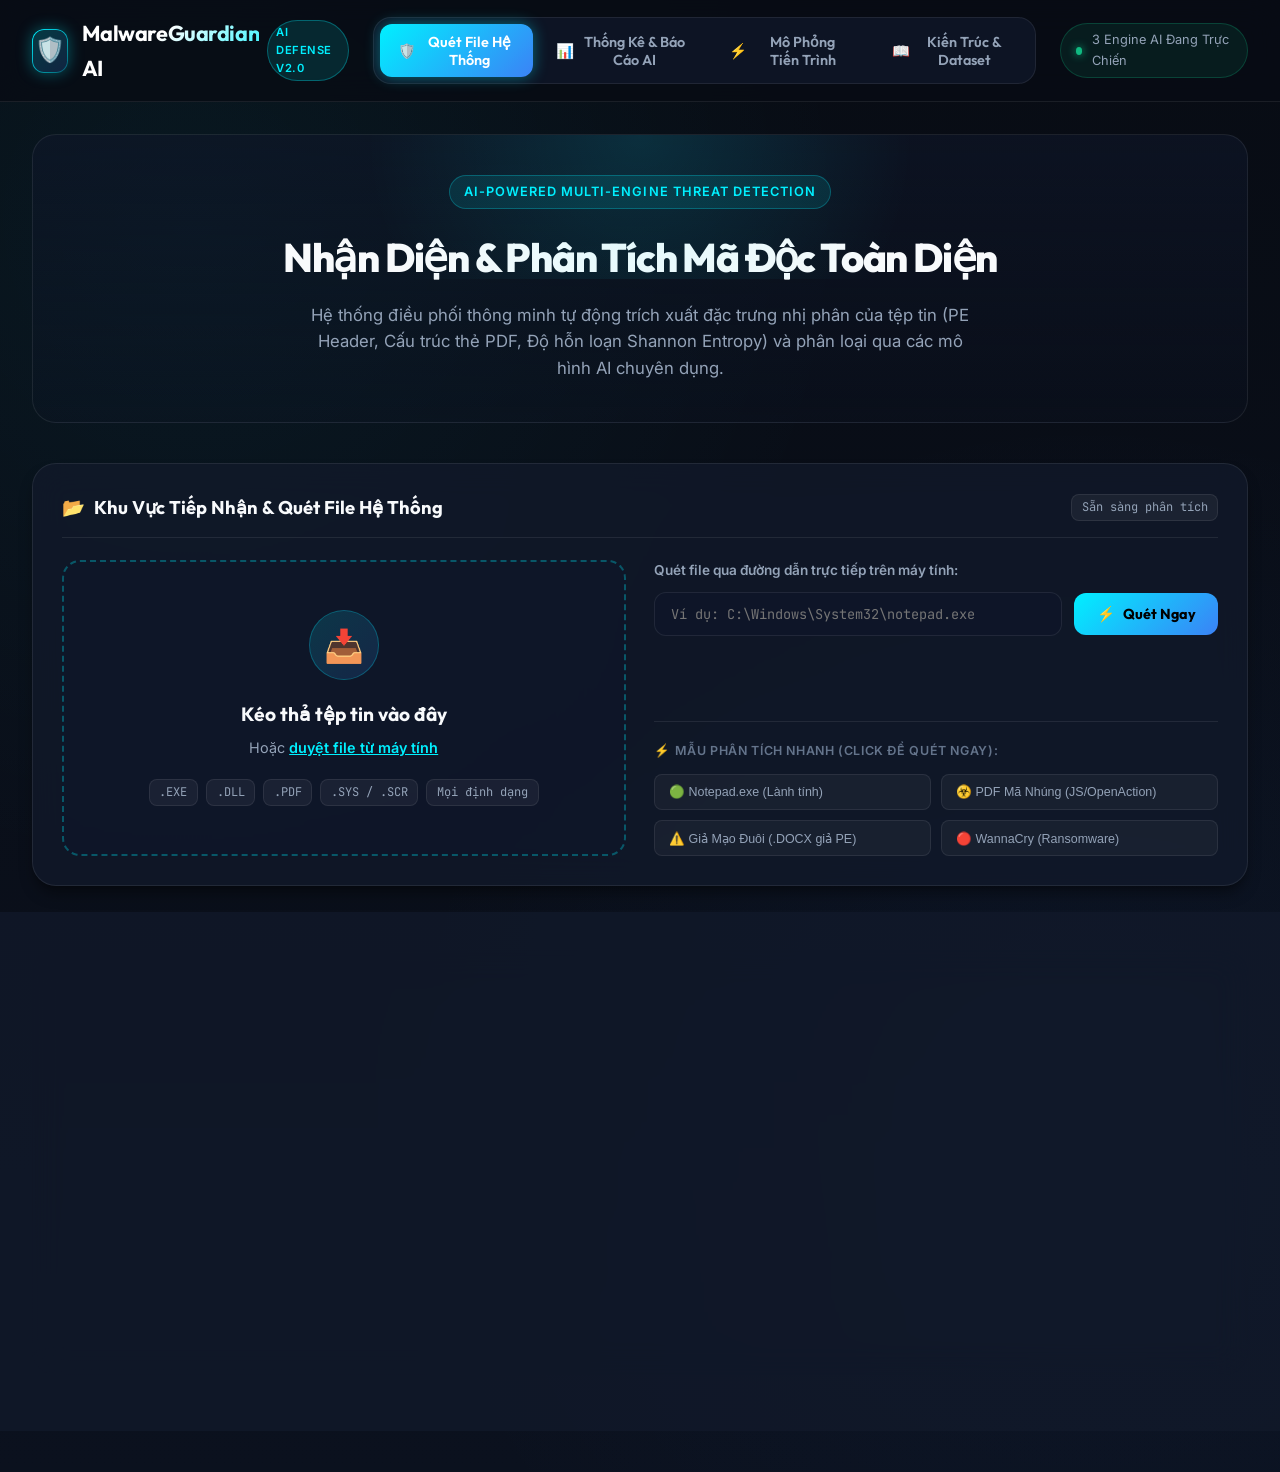
==== commit 9404ccc0: "Align all 4 main tabs with explicit dedicated numbered frame headers matching top menu buttons" ====
--- a/web/templates/index.html
+++ b/web/templates/index.html
@@ -141,152 +141,296 @@
           <!-- Dynamic Results Content -->
           <div id="scanResultsContent" style="display: none;">
             
-            <!-- Verdict Banner -->
-            <div id="verdictBanner" class="verdict-banner safe">
-              <div class="verdict-info">
-                <div id="verdictIcon" class="verdict-icon">🛡️</div>
-                <div>
-                  <div id="verdictTitle" class="verdict-title">AN TOÀN / LÀNH TÍNH</div>
-                  <div id="verdictEngine" style="font-size: 0.85rem; color: var(--text-muted);">Engine: AI PE Header Classifier</div>
-                </div>
-              </div>
-              <div class="verdict-score-box">
-                <div id="verdictScore" class="score-num">99.8%</div>
-                <div class="score-label">Độ Tin Cậy AI</div>
-              </div>
-            </div>
-
-            <!-- Two-Column Side-By-Side Forensic Dashboard (Cột kép song song rộng rãi) -->
-            <div class="results-columns-grid">
-
-              <!-- CỘT 1: THÔNG SỐ ĐỊNH DANH & BẰNG CHỨNG NHỊ PHÂN -->
-              <div class="result-column">
-                <div class="column-card-title">
-                  <span>📊</span> <span>Giám Định Nhị Phân & Thuộc Tính Tệp Tin</span>
-                </div>
-
-                <!-- Hashes & File Info -->
-                <div class="meta-section">
-                  <div class="meta-box">
-                    <div class="meta-label">
-                      <span>Tên Tập Tin</span>
-                      <span id="resFileTypeBadge" class="chip">PE</span>
+            <!-- =========================================================================
+                 KHUNG 1: KẾT QUẢ GIÁM ĐỊNH AN NINH & PHÂN CẤP RỦI RO (VIRUSTOTAL STYLE)
+                 ========================================================================= -->
+            <div class="glass-card result-box-card" id="resultsCardBox1" style="margin-top: 1rem; border-left: 4px solid var(--primary);">
+              <div class="card-header">
+                <h3 class="card-title"><span>🛡️</span> KHUNG 1: KẾT QUẢ GIÁM ĐỊNH AN NINH & PHÂN CẤP RỦI RO</h3>
+                <span class="chip" style="color: var(--primary); border-color: var(--primary);">VIRUSTOTAL ENGINE DETECTION</span>
+              </div>
+
+              <!-- VirusTotal Style Detection Gauge & 4 Risk Levels Bar -->
+              <div class="vt-dashboard-header">
+                <!-- Counter & Gauge Box -->
+                <div class="vt-gauge-box">
+                  <div class="vt-ratio-circle">
+                    <div id="vtRatioCount" class="vt-ratio-num">68 / 72</div>
+                    <div id="vtRatioLabel" class="vt-ratio-sub">Antivirus Vendors Detect</div>
+                  </div>
+                  <div class="vt-progress-track">
+                    <div id="vtRatioBar" class="vt-progress-fill" style="width: 94%; background: var(--danger);"></div>
+                  </div>
+                </div>
+
+                <!-- 4-Level Risk Severity Strip (Mức Độ: THẤP, TRUNG BÌNH, CAO, NGHIÊM TRỌNG) -->
+                <div class="vt-risk-strip">
+                  <div class="risk-strip-title">Phân Cấp Mức Độ Rủi Ro (4 Severity Levels):</div>
+                  <div class="risk-levels-bar">
+                    <div class="risk-level-pill low" data-level="THẤP">
+                      <span class="pill-dot">🟢</span>
+                      <span class="pill-text">MỨC ĐỘ THẤP</span>
                     </div>
-                    <div id="resFileName" class="meta-value">notepad.exe</div>
-                    <div id="resFileSize" style="font-size: 0.75rem; color: var(--text-dim); margin-top: 0.2rem;">210.5 KB</div>
-                  </div>
-
-                  <div class="meta-box">
-                    <div class="meta-label">
-                      <span>Cấu Trúc Tệp Tin</span>
-                      <span class="chip" style="border-color: var(--safe); color: var(--safe);">Xác Thực</span>
+                    <div class="risk-level-pill medium" data-level="TRUNG BÌNH">
+                      <span class="pill-dot">🟡</span>
+                      <span class="pill-text">TRUNG BÌNH</span>
                     </div>
-                    <div style="font-size: 0.85rem; font-weight: 700; color: #fff;">Magic Bytes Nhị Phân</div>
-                    <div style="font-size: 0.75rem; color: var(--text-muted); margin-top: 0.2rem;">Khớp phần mở rộng danh định</div>
-                  </div>
-
-                  <div class="meta-box full-span">
-                    <div class="meta-label">
-                      <span>MÃ BĂM TOÀN VẸN SHA-256</span>
-                      <button class="copy-btn" id="btnCopyHash" title="Sao chép SHA-256">📋 Sao Chép SHA-256</button>
+                    <div class="risk-level-pill high" data-level="CAO">
+                      <span class="pill-dot">🟠</span>
+                      <span class="pill-text">MỨC ĐỘ CAO</span>
                     </div>
-                    <div id="resSha256" class="mono-hash">-</div>
-                  </div>
-                </div>
-
-                <!-- Shannon Entropy Bar -->
-                <div class="entropy-container">
-                  <div class="entropy-header">
-                    <div><strong>Độ Hỗn Loạn Shannon Entropy:</strong> <span id="entropyVal" style="color: var(--primary); font-family: var(--font-mono); font-weight: 700;">3.45</span> / 8.0</div>
-                    <div id="entropyStatus" style="font-size: 0.8rem; color: var(--safe);">Bình thường (Dữ liệu không bị mã hóa ngầm)</div>
-                  </div>
-                  <div class="entropy-track">
-                    <div id="entropyFill" class="entropy-fill" style="width: 43%;"></div>
-                  </div>
-                  <div class="entropy-scale">
-                    <span>0.0 (Thuần văn bản)</span>
-                    <span>6.0 (Dữ liệu nén)</span>
-                    <span>7.2+ (Nghi vấn Packer/Ransomware)</span>
-                    <span>8.0</span>
-                  </div>
-                </div>
-
-                <!-- Technical Extracted Features Table -->
-                <div class="feature-details">
-                  <div style="padding: 0.75rem 1rem; border-bottom: 1px solid var(--border-subtle); font-size: 0.85rem; font-weight: 700; display: flex; justify-content: space-between;">
-                    <span>Chi Tiết Đặc Trưng Kỹ Thuật Trích Xuất</span>
-                    <span id="featuresCountBadge" style="color: var(--primary);">25 thông số</span>
-                  </div>
-                  <div style="max-height: 220px; overflow-y: auto;">
-                    <table class="feature-table">
-                      <thead>
-                        <tr>
-                          <th>Thuộc Tính (Feature)</th>
-                          <th>Giá Trị Trích Xuất</th>
-                        </tr>
-                      </thead>
-                      <tbody id="featuresTableBody">
-                        <!-- Dynamic Rows -->
-                      </tbody>
-                    </table>
-                  </div>
-                </div>
-              </div>
-
-              <!-- CỘT 2: PHÂN TÍCH HÀNH VI MITRE & TRUNG TÂM KHẮC PHỤC (CỘT MỚI) -->
-              <div class="result-column">
-                <div class="column-card-title">
-                  <span>🎯</span> <span>Hành Vi MITRE ATT&CK & Ứng Cứu Sự Cố</span>
-                </div>
-
-                <!-- Threat Behavior & MITRE ATT&CK Mapping (Xem nó làm gì) -->
-                <div id="threatBehaviorCard" class="feature-details" style="border-left: 3px solid var(--danger); margin-top: 0; padding: 1rem;">
-                  <div style="font-weight: 700; font-size: 0.95rem; margin-bottom: 0.5rem; color: #fff; display: flex; align-items: center; justify-content: space-between;">
-                    <span>🎯 Phân Tích Hành Vi & MITRE ATT&CK</span>
-                    <span id="threatAttackBadge" class="chip" style="color: var(--danger); border-color: var(--danger);">Phát hiện rủi ro</span>
-                  </div>
-                  <p id="behaviorSummaryText" style="font-size: 0.85rem; color: var(--text-muted); margin-bottom: 0.75rem;">-</p>
+                    <div class="risk-level-pill critical" data-level="NGHIÊM TRỌNG">
+                      <span class="pill-dot">🔴</span>
+                      <span class="pill-text">NGHIÊM TRỌNG</span>
+                    </div>
+                  </div>
+
+                  <!-- Verdict Banner Summary -->
+                  <div id="verdictBanner" class="verdict-banner safe" style="margin-top: 1rem; margin-bottom: 0;">
+                    <div class="verdict-info">
+                      <div id="verdictIcon" class="verdict-icon">🛡️</div>
+                      <div>
+                        <div id="verdictTitle" class="verdict-title">AN TOÀN / LÀNH TÍNH</div>
+                        <div id="verdictEngine" style="font-size: 0.85rem; color: var(--text-muted);">Động cơ: AI PE Header Classifier</div>
+                      </div>
+                    </div>
+                    <div class="verdict-score-box">
+                      <div id="verdictScore" class="score-num">99.8%</div>
+                      <div class="score-label">Độ Tin Cậy AI</div>
+                    </div>
+                  </div>
+                </div>
+              </div>
+
+              <!-- Binary Metadata Grid (Hashes & Technical Props) -->
+              <div class="meta-section" style="margin-top: 1.5rem;">
+                <div class="meta-box">
+                  <div class="meta-label">
+                    <span>Tên Tập Tin</span>
+                    <span id="resFileTypeBadge" class="chip">PE</span>
+                  </div>
+                  <div id="resFileName" class="meta-value">notepad.exe</div>
+                  <div id="resFileSize" style="font-size: 0.75rem; color: var(--text-dim); margin-top: 0.2rem;">210.5 KB</div>
+                </div>
+
+                <div class="meta-box">
+                  <div class="meta-label">
+                    <span>Cấu Trúc Tệp Tin</span>
+                    <span class="chip" style="border-color: var(--safe); color: var(--safe);">Xác Thực</span>
+                  </div>
+                  <div style="font-size: 0.85rem; font-weight: 700; color: #fff;">Magic Bytes Nhị Phân</div>
+                  <div style="font-size: 0.75rem; color: var(--text-muted); margin-top: 0.2rem;">Khớp phần mở rộng danh định</div>
+                </div>
+
+                <div class="meta-box full-span">
+                  <div class="meta-label">
+                    <span>MÃ BĂM TOÀN VẸN SHA-256</span>
+                    <button class="copy-btn" id="btnCopyHash" title="Sao chép SHA-256">📋 Sao Chép SHA-256</button>
+                  </div>
+                  <div id="resSha256" class="mono-hash">-</div>
+                </div>
+              </div>
+
+              <!-- Shannon Entropy Bar -->
+              <div class="entropy-container">
+                <div class="entropy-header">
+                  <div><strong>Độ Hỗn Loạn Shannon Entropy:</strong> <span id="entropyVal" style="color: var(--primary); font-family: var(--font-mono); font-weight: 700;">3.45</span> / 8.0</div>
+                  <div id="entropyStatus" style="font-size: 0.8rem; color: var(--safe);">Bình thường (Dữ liệu không bị mã hóa ngầm)</div>
+                </div>
+                <div class="entropy-track">
+                  <div id="entropyFill" class="entropy-fill" style="width: 43%;"></div>
+                </div>
+                <div class="entropy-scale">
+                  <span>0.0 (Thuần văn bản)</span>
+                  <span>6.0 (Dữ liệu nén)</span>
+                  <span>7.2+ (Packer/Ransomware)</span>
+                  <span>8.0</span>
+                </div>
+              </div>
+
+            </div>
+
+
+            <!-- =========================================================================
+                 KHUNG 2: PHÂN TÍCH HÀNH VI VIRUS ("FILE VIRUS SẼ LÀM GÌ KHI CHẠY")
+                 ========================================================================= -->
+            <div class="glass-card result-box-card" id="resultsCardBox2" style="margin-top: 1.5rem; border-left: 4px solid #ec4899;">
+              <div class="card-header">
+                <h3 class="card-title"><span>⚡</span> KHUNG 2: PHÂN TÍCH HÀNH VI & KỊCH BẢN TÁC CHIẾN MÃ ĐỘC</h3>
+                <span class="chip" style="color: #f472b6; border-color: #ec4899;">VIRUS EXECUTION BEHAVIOR</span>
+              </div>
+
+              <!-- Subsection 2.1: Phân Tích Quy Trình File Virus Sẽ Làm Gì Khi Chạy -->
+              <div id="executionStepsCard" class="feature-details" style="border-left: 3px solid #ec4899; margin-top: 0; padding: 1.2rem; background: rgba(131, 24, 67, 0.12);">
+                <div style="font-weight: 700; font-size: 1rem; margin-bottom: 0.6rem; color: #fff; display: flex; align-items: center; justify-content: space-between;">
+                  <span>⚡ Kịch Bản Chi Tiết: File Virus Này Sẽ Thực Thi Những Gì Khi Chạy</span>
+                  <span class="chip" style="color: #f472b6; border-color: #ec4899;">Step-By-Step Actions</span>
+                </div>
+                <!-- NO INNER SCROLLBAR: Natural Table Expansion -->
+                <div style="width: 100%; overflow-x: auto;">
+                  <table class="feature-table" style="width: 100%; border-collapse: collapse; font-size: 0.85rem;">
+                    <thead>
+                      <tr style="background: rgba(15, 23, 42, 0.9);">
+                        <th style="padding: 0.75rem 1rem; width: 15%;">Giai Đoạn</th>
+                        <th style="padding: 0.75rem 1rem;">Hành Động Độc Hại Khi Chạy Trên Máy Tính</th>
+                        <th style="padding: 0.75rem 1rem; width: 18%;">Mức Độ Nguy Hiểm</th>
+                      </tr>
+                    </thead>
+                    <tbody id="malwareStepsTableBody">
+                      <!-- Dynamic Rows populated by JS -->
+                    </tbody>
+                  </table>
+                </div>
+              </div>
+
+              <!-- Subsection 2.2: MITRE ATT&CK & Google Threat Intel OSINT (Grid 2 cột) -->
+              <div style="display: grid; grid-template-columns: 1fr 1fr; gap: 1rem; margin-top: 1.2rem;">
+                
+                <!-- Left: MITRE ATT&CK Badges -->
+                <div id="threatBehaviorCard" class="feature-details" style="border-left: 3px solid var(--danger); margin-top: 0; padding: 1.1rem;">
+                  <div style="font-weight: 700; font-size: 0.92rem; margin-bottom: 0.5rem; color: #fff; display: flex; align-items: center; justify-content: space-between;">
+                    <span>🎯 Phân Tích Hành Vi & MITRE Badges</span>
+                    <span id="threatAttackBadge" class="chip" style="color: var(--danger); border-color: var(--danger);">Ghi nhận hành vi</span>
+                  </div>
+                  <p id="behaviorSummaryText" style="font-size: 0.85rem; color: var(--text-muted); margin-bottom: 0.6rem; line-height: 1.5;">-</p>
                   
-                  <div style="font-size: 0.8rem; font-weight: 600; color: var(--text-main); margin-bottom: 0.4rem;">Các hành vi mã độc ghi nhận:</div>
-                  <ul id="threatActionsList" style="font-size: 0.8rem; color: var(--text-muted); padding-left: 1.2rem; line-height: 1.6; margin-bottom: 0.8rem;">
+                  <div style="font-size: 0.82rem; font-weight: 600; color: var(--text-main); margin-bottom: 0.4rem;">Các hành vi ghi nhận:</div>
+                  <ul id="threatActionsList" style="font-size: 0.82rem; color: var(--text-muted); padding-left: 1.2rem; line-height: 1.6; margin-bottom: 0.8rem;">
                   </ul>
 
                   <div id="mitreContainer" style="display: flex; gap: 0.4rem; flex-wrap: wrap;">
                   </div>
                 </div>
 
-                <!-- Incident Remediation & Vault Center (Khắc phục sự cố) -->
-                <div class="feature-details" style="border-left: 3px solid var(--primary); background: rgba(15, 23, 42, 0.85); margin-top: 0; padding: 1rem;">
-                  <div style="font-weight: 700; font-size: 0.95rem; margin-bottom: 0.4rem; color: #fff;">
-                    🛡️ Trung Tâm Khắc Phục Sự Cố & Vùng An Toàn
-                  </div>
-                  <p style="font-size: 0.8rem; color: var(--text-dim); margin-bottom: 0.9rem;">
-                    Các tùy chọn xử lý tức thời nhằm bảo vệ máy tính, vô hiệu hóa mã độc (chống Defender xóa nhầm) và xuất báo cáo PDF.
-                  </p>
-                  <div style="display: grid; grid-template-columns: repeat(2, 1fr); gap: 0.6rem;">
-                    <button id="btnQuarantine" class="cyber-btn cyber-btn-outline" style="font-size: 0.78rem; padding: 0.6rem; border-color: rgba(245, 158, 11, 0.4); color: var(--warning);">
-                      🔒 Cách Ly Vào Vault (Mã Hóa)
-                    </button>
-                    <button id="btnDisarmPdf" class="cyber-btn cyber-btn-outline" style="font-size: 0.78rem; padding: 0.6rem; border-color: rgba(16, 185, 129, 0.4); color: var(--safe);">
-                      🧹 Khử Độc Tài Liệu (CDR Disarm)
-                    </button>
-                    <button id="btnExportPdf" class="cyber-btn" style="font-size: 0.78rem; padding: 0.6rem; background: linear-gradient(135deg, #00f0ff, #3b82f6); color: #000;">
-                      📄 Xuất Báo Cáo Sự Cố PDF
-                    </button>
-                    <button id="btnShredFile" class="cyber-btn cyber-btn-outline" style="font-size: 0.78rem; padding: 0.6rem; border-color: rgba(244, 63, 94, 0.4); color: var(--danger);">
-                      💣 Tiêu Hủy Vĩnh Viễn (DoD)
-                    </button>
-                  </div>
-                  <div id="remediationStatusMsg" style="display: none; margin-top: 0.8rem; font-size: 0.8rem; padding: 0.6rem; border-radius: var(--radius-sm); background: rgba(16, 185, 129, 0.1); border: 1px solid rgba(16, 185, 129, 0.3); color: var(--safe);">
-                  </div>
-                </div>
-
-                <!-- Action Export Bar -->
-                <div style="display: flex; gap: 0.75rem; margin-top: 0.2rem;">
-                  <button id="btnExportJson" class="cyber-btn cyber-btn-outline" style="flex: 1;">📥 Xuất Dữ Liệu JSON</button>
-                  <button id="btnScanAnother" class="cyber-btn" style="flex: 1;">🔄 Quét File Mới</button>
-                </div>
-
+                <!-- Right: Google Threat Intel OSINT Lookup & CVE -->
+                <div style="display: flex; flex-direction: column; gap: 1rem;">
+                  <div id="vulnerabilityCard" class="feature-details" style="border-left: 3px solid #f59e0b; margin-top: 0; padding: 1.1rem;">
+                    <div style="font-weight: 700; font-size: 0.92rem; margin-bottom: 0.5rem; color: #fff; display: flex; align-items: center; justify-content: space-between;">
+                      <span>⚠️ Phân Tích Cơ Chế Lỗ Hổng Mã Độc</span>
+                      <span id="vulnSeverityBadge" class="chip" style="color: var(--warning); border-color: var(--warning);">CVE Lookup</span>
+                    </div>
+                    <div id="vulnNameText" style="font-size: 0.88rem; font-weight: 700; color: var(--primary); margin-bottom: 0.4rem;">-</div>
+                    <p id="vulnDescText" style="font-size: 0.82rem; color: var(--text-muted); line-height: 1.5;">-</p>
+                  </div>
+
+                  <div id="osintCard" class="feature-details" style="border-left: 3px solid #3b82f6; margin-top: 0; padding: 1.1rem; background: rgba(30, 58, 138, 0.2);">
+                    <div style="font-weight: 700; font-size: 0.92rem; margin-bottom: 0.5rem; color: #fff; display: flex; align-items: center; justify-content: space-between;">
+                      <span>🌐 Đối Chiếu Tình Báo Google & VirusTotal</span>
+                      <span id="osintMatchBadge" class="chip" style="color: #60a5fa; border-color: #3b82f6;">OSINT Sync</span>
+                    </div>
+                    <div id="osintProfileText" style="font-size: 0.85rem; color: var(--text-main); font-weight: 600; margin-bottom: 0.4rem;">-</div>
+                    <p id="osintDetailsText" style="font-size: 0.82rem; color: var(--text-dim); line-height: 1.5;">-</p>
+                  </div>
+                </div>
+
+              </div>
+
+              <!-- Technical Extracted Features Table -->
+              <div class="feature-details" style="margin-top: 1.2rem;">
+                <div style="padding: 0.8rem 1rem; border-bottom: 1px solid var(--border-subtle); font-size: 0.9rem; font-weight: 700; display: flex; justify-content: space-between;">
+                  <span>Bảng Chi Tiết Thuộc Tính Trích Xuất Nhị Phân (Binary Features)</span>
+                  <span id="featuresCountBadge" style="color: var(--primary);">25 thông số</span>
+                </div>
+                <!-- NO INNER SCROLLBAR: Natural Table Expansion -->
+                <div style="width: 100%; overflow-x: auto;">
+                  <table class="feature-table" style="width: 100%;">
+                    <thead>
+                      <tr>
+                        <th style="padding: 0.7rem 1rem;">Thuộc Tính (Binary Feature)</th>
+                        <th style="padding: 0.7rem 1rem;">Giá Trị Đo Đạc</th>
+                      </tr>
+                    </thead>
+                    <tbody id="featuresTableBody">
+                      <!-- Dynamic Rows populated by JS -->
+                    </tbody>
+                  </table>
+                </div>
+              </div>
+
+            </div>
+
+
+            <!-- =========================================================================
+                 KHUNG 3: BIỆN PHÁP KHẮC PHỤC SỰ CỐ & TRUNG TÂM XỬ LÝ
+                 ========================================================================= -->
+            <div class="glass-card result-box-card" id="resultsCardBox3" style="margin-top: 1.5rem; border-left: 4px solid var(--safe);">
+              <div class="card-header">
+                <h3 class="card-title"><span>🛡️</span> KHUNG 3: BIỆN PHÁP KHẮC PHỤC SỰ CỐ & XUẤT BÁO CÁO</h3>
+                <button id="btnOpenVaultModal" class="copy-btn" style="color: var(--primary); border-color: var(--primary); font-size: 0.85rem; padding: 0.3rem 0.8rem; border: 1px solid var(--primary); border-radius: var(--radius-sm);">📁 Cửa Sổ Vault</button>
+              </div>
+
+              <!-- Subsection 3.1: Remediation Matrix Table -->
+              <div class="feature-details" style="border-left: 3px solid var(--primary); background: rgba(15, 23, 42, 0.85); margin-top: 0; padding: 1.2rem;">
+                <div style="font-weight: 700; font-size: 1rem; margin-bottom: 0.8rem; color: #fff; display: flex; align-items: center; justify-content: space-between;">
+                  <span>🛡️ Kế Hoạch Ứng Phó Sự Cố An Ninh 4 Bước (Remediation Plan Matrix)</span>
+                  <span class="chip" style="color: var(--primary); border-color: var(--primary);">INCIDENT RESPONSE</span>
+                </div>
+                
+                <!-- Dedicated Remediation Plan Matrix Table (NO INNER SCROLLBAR) -->
+                <div style="width: 100%; overflow-x: auto; margin-bottom: 1.2rem;">
+                  <table class="feature-table" style="width: 100%; border-collapse: collapse; font-size: 0.85rem;">
+                    <thead>
+                      <tr style="background: rgba(15, 23, 42, 0.9);">
+                        <th style="padding: 0.75rem 1rem; width: 10%;">Bước</th>
+                        <th style="padding: 0.75rem 1rem;">Phương Pháp Khắc Phục Kỹ Thuật</th>
+                        <th style="padding: 0.75rem 1rem; width: 20%;">Trạng Thái AI Khuyến Nghị</th>
+                      </tr>
+                    </thead>
+                    <tbody>
+                      <tr>
+                        <td style="padding: 0.75rem 1rem;"><strong>B1</strong></td>
+                        <td style="padding: 0.75rem 1rem;">🔒 <strong>Cách Ly Vault:</strong> Mã hóa XOR <code>0x5A</code> lưu tệp vào <code>vault/quarantine/</code> ngăn Windows Defender tự động xóa nhầm file mẫu khi đang điều tra.</td>
+                        <td style="padding: 0.75rem 1rem;"><span class="chip" style="color:var(--safe); border-color:var(--safe); font-size:0.75rem;">Sẵn sàng thực thi</span></td>
+                      </tr>
+                      <tr>
+                        <td style="padding: 0.75rem 1rem;"><strong>B2</strong></td>
+                        <td style="padding: 0.75rem 1rem;">🧹 <strong>Khử Độc Tài Liệu (CDR Disarm):</strong> Tước bỏ 100% các đoạn mã nhúng độc hại (<code>/JavaScript</code>, <code>/OpenAction</code>, <code>/Launch</code>), tái tạo tệp PDF an toàn nguyên bản.</td>
+                        <td style="padding: 0.75rem 1rem;"><span class="chip" style="color:#60a5fa; border-color:#3b82f6; font-size:0.75rem;">Khuyên dùng (PDF)</span></td>
+                      </tr>
+                      <tr>
+                        <td style="padding: 0.75rem 1rem;"><strong>B3</strong></td>
+                        <td style="padding: 0.75rem 1rem;">🌐 <strong>C2 Block & System Cleanup:</strong> Chặn các IP/Domain ngầm kết nối C2 Server, xóa bỏ Registry Run Keys (<code>HKCU\Software\Microsoft\Windows\CurrentVersion\Run</code>).</td>
+                        <td style="padding: 0.75rem 1rem;"><span class="chip" style="color:var(--warning); border-color:var(--warning); font-size:0.75rem;">Cần xử lý hệ thống</span></td>
+                      </tr>
+                      <tr>
+                        <td style="padding: 0.75rem 1rem;"><strong>B4</strong></td>
+                        <td style="padding: 0.75rem 1rem;">💣 <strong>Tiêu Hủy Vĩnh Viễn (DoD 5220.22-M):</strong> Ghi đè 3 lượt (0x00, 0xFF, Cryptographic Random Bytes) theo chuẩn Bộ Quốc Phòng Mỹ tiêu hủy tệp triệt để.</td>
+                        <td style="padding: 0.75rem 1rem;"><span class="chip" style="color:var(--danger); border-color:var(--danger); font-size:0.75rem;">Tùy chọn khẩn cấp</span></td>
+                      </tr>
+                    </tbody>
+                  </table>
+                </div>
+
+                <!-- Action Buttons Grid -->
+                <div style="display: grid; grid-template-columns: repeat(4, 1fr); gap: 0.8rem; margin-bottom: 1.2rem;">
+                  <button id="btnQuarantine" class="cyber-btn cyber-btn-outline" style="font-size: 0.85rem; padding: 0.7rem; border-color: rgba(245, 158, 11, 0.5); color: var(--warning);">
+                    🔒 Cách Ly Vào Vault
+                  </button>
+                  <button id="btnDisarmPdf" class="cyber-btn cyber-btn-outline" style="font-size: 0.85rem; padding: 0.7rem; border-color: rgba(16, 185, 129, 0.5); color: var(--safe);">
+                    🧹 Khử Độc Tài Liệu (CDR)
+                  </button>
+                  <button id="btnShredFile" class="cyber-btn cyber-btn-outline" style="font-size: 0.85rem; padding: 0.7rem; border-color: rgba(244, 63, 94, 0.5); color: var(--danger);">
+                    💣 Tiêu Hủy Vĩnh Viễn (DoD)
+                  </button>
+                  <button id="btnScanAnother" class="cyber-btn" style="font-size: 0.85rem; padding: 0.7rem;">
+                    🔄 Quét File Mới
+                  </button>
+                </div>
+
+                <!-- Multi-format Exports Grid -->
+                <div style="font-size: 0.9rem; font-weight: 700; color: var(--text-main); margin-bottom: 0.6rem; text-transform: uppercase; letter-spacing: 0.05em;">📥 Xuất Dữ Liệu & Báo Cáo Giám Định Sự Cố:</div>
+                <div style="display: grid; grid-template-columns: 2fr repeat(4, 1fr); gap: 0.6rem;">
+                  <button id="btnExportPdf" class="cyber-btn" style="font-size: 0.88rem; padding: 0.7rem; background: linear-gradient(135deg, #00f0ff, #3b82f6); color: #000; font-weight: 800;">
+                    📄 Xuất Báo Cáo PDF (Times 13pt & Ảnh Bìa)
+                  </button>
+                  <button id="btnExportCsv" class="cyber-btn cyber-btn-outline" style="font-size: 0.8rem; padding: 0.6rem;">📊 File CSV</button>
+                  <button id="btnExportTxt" class="cyber-btn cyber-btn-outline" style="font-size: 0.8rem; padding: 0.6rem;">📝 TXT Log</button>
+                  <button id="btnExportHtml" class="cyber-btn cyber-btn-outline" style="font-size: 0.8rem; padding: 0.6rem;">🌐 HTML Report</button>
+                  <button id="btnExportJson" class="cyber-btn cyber-btn-outline" style="font-size: 0.8rem; padding: 0.6rem;">📥 JSON Raw</button>
+                </div>
+
+                <div id="remediationStatusMsg" style="display: none; margin-top: 1rem; font-size: 0.88rem; padding: 0.8rem 1rem; border-radius: var(--radius-sm); background: rgba(16, 185, 129, 0.1); border: 1px solid rgba(16, 185, 129, 0.3); color: var(--safe);">
+                </div>
               </div>
 
             </div>
@@ -299,6 +443,9 @@
 
     </section>
 
+    <!-- =========================================================================
+         TAB 2: MODEL ANALYTICS & ACADEMIC REPORTS
+         ========================================================================= -->
     <!-- =========================================================================
          TAB 2: MODEL ANALYTICS & ACADEMIC REPORTS
          ========================================================================= -->
@@ -312,8 +459,15 @@
         </p>
       </div>
 
+      <!-- KHUNG 1: THỐNG KÊ HIỆU NĂNG 3 ENGINE MACHINE LEARNING -->
+      <div style="margin-bottom: 1rem;">
+        <h3 style="font-family: var(--font-heading); font-size: 1.25rem; color: #fff; display: flex; align-items: center; gap: 0.5rem;">
+          <span>📊</span> KHUNG 1: BẢNG THỐNG KÊ HIỆU NĂNG 3 ENGINE MACHINE LEARNING
+        </h3>
+      </div>
+
       <!-- Overview 3 Models Cards -->
-      <div class="models-overview-grid">
+      <div class="models-overview-grid" style="margin-bottom: 2rem;">
         
         <!-- Model 1: PE Static -->
         <div class="model-metric-card">
@@ -392,11 +546,13 @@
 
       </div>
 
-      <!-- High Resolution Academic Charts Section -->
-      <div style="margin-bottom: 1.5rem; display: flex; justify-content: space-between; align-items: center;">
+      <!-- KHUNG 2: TRỌN BỘ BIỂU ĐỒ NGHIÊN CỨU 300 DPI -->
+      <div style="margin-bottom: 1.2rem; display: flex; justify-content: space-between; align-items: center;">
         <div>
-          <h3 style="font-family: var(--font-heading); font-size: 1.4rem;">Trọn Bộ Biểu Đồ Nghiên Cứu (Nhấp vào ảnh để phóng to)</h3>
-          <p style="font-size: 0.9rem; color: var(--text-muted);">Tất cả biểu đồ đã được tự động lưu ở độ phân giải 300 DPI trong thư mục <code>reports/</code> để bạn đưa vào báo cáo Word.</p>
+          <h3 style="font-family: var(--font-heading); font-size: 1.25rem; color: #fff; display: flex; align-items: center; gap: 0.5rem;">
+            <span>📈</span> KHUNG 2: TRỌN BỘ 6 BIỂU ĐỒ NGHIÊN CỨU THỰC NGHIỆM (HIGH-DPI 300 DPI)
+          </h3>
+          <p style="font-size: 0.85rem; color: var(--text-muted); margin-top: 0.2rem;">Nhấp chuột vào bất kỳ biểu đồ nào để xem phóng to ảnh chất lượng cao.</p>
         </div>
       </div>
 
@@ -469,10 +625,10 @@
 
       <div class="scanner-grid">
         
-        <!-- Input Form -->
-        <div class="glass-card">
+        <!-- KHUNG 1: Input Form -->
+        <div class="glass-card" style="border-left: 4px solid var(--primary);">
           <div class="card-header">
-            <h3 class="card-title"><span>⚙️</span> Thông Số Bộ Nhớ & Tiến Trình</h3>
+            <h3 class="card-title"><span>⚙️</span> KHUNG 1: NHẬP THÔNG SỐ BỘ NHỚ & TIẾN TRÌNH HỆ THỐNG</h3>
             <div class="preset-buttons">
               <button class="preset-btn" id="btnPresetBenignProc">🟢 Mẫu Lành Tính</button>
               <button class="preset-btn" id="btnPresetMalProc">🔴 Mẫu Mã Độc</button>
@@ -519,15 +675,15 @@
               </div>
             </div>
 
-            <button type="submit" class="cyber-btn" style="width: 100%;">⚡ Chạy Dự Đoán Mô Hình Hành Vi</button>
+            <button type="submit" class="cyber-btn" style="width: 100%;">⚡ Chạy Dự Đoán Mô Hình Hành Vi LightGBM</button>
           </form>
         </div>
 
-        <!-- Sim Results -->
-        <div class="glass-card">
+        <!-- KHUNG 2: Sim Results -->
+        <div class="glass-card" style="border-left: 4px solid var(--safe);">
           <div class="card-header">
-            <h3 class="card-title"><span>🧠</span> Kết Luận Của AI Hành Vi</h3>
-            <span class="chip">Engine 100k</span>
+            <h3 class="card-title"><span>🧠</span> KHUNG 2: KẾT LUẬN & ĐỘ TIN CẬY DỰ ĐOÁN AI</h3>
+            <span class="chip" style="color: var(--safe); border-color: var(--safe);">Engine LightGBM 100k</span>
           </div>
 
           <div id="simResultBox" style="padding: 2rem; text-align: center;">
@@ -562,9 +718,10 @@
         </p>
       </div>
 
-      <div class="glass-card" style="margin-bottom: 2rem;">
-        <h3 style="font-family: var(--font-heading); font-size: 1.3rem; margin-bottom: 1rem; color: var(--primary);">
-          1. Sơ Đồ Kiến Trúc Hệ Thống (Multi-Engine Defense Pipeline)
+      <!-- KHUNG 1: SƠ ĐỒ KIẾN TRÚC -->
+      <div class="glass-card" style="margin-bottom: 2rem; border-left: 4px solid var(--primary);">
+        <h3 style="font-family: var(--font-heading); font-size: 1.3rem; margin-bottom: 1rem; color: var(--primary); display: flex; align-items: center; gap: 0.5rem;">
+          <span>🗺️</span> KHUNG 1: SƠ ĐỒ KIẾN TRÚC MÁY TRẠM ĐA TẦNG (MULTI-ENGINE DEFENSE PIPELINE)
         </h3>
         <p style="color: var(--text-muted); margin-bottom: 1.5rem;">
           Hệ thống được thiết kế theo mô hình điều phối phân tầng (Dispatcher Pattern) tương tự các giải pháp EDR / Antivirus hiện đại:
@@ -582,8 +739,15 @@
           &nbsp;&nbsp;&nbsp;&nbsp;├─► <strong>Định dạng Khác:</strong> Động cơ Heuristic & Phân tích Shannon Entropy chống Ransomware<br>
           &nbsp;&nbsp;&nbsp;&nbsp;│<br>
           &nbsp;&nbsp;&nbsp;&nbsp;▼<br>
-          [ Báo Cáo Bảo Mật Toàn Diện & Xuất Dữ Liệu JSON ]
-        </div>
+          [ Báo Cáo Bảo Mật Toàn Diện & Xuất Dữ Liệu JSON / PDF ]
+        </div>
+      </div>
+
+      <!-- KHUNG 2: BỘ DỮ LIỆU DATASETS -->
+      <div style="margin-bottom: 1rem;">
+        <h3 style="font-family: var(--font-heading); font-size: 1.25rem; color: #fff; display: flex; align-items: center; gap: 0.5rem;">
+          <span>📦</span> KHUNG 2: TỔNG QUAN 3 BỘ DỮ LIỆU HUẤN LUYỆN (DATASETS)
+        </h3>
       </div>
 
       <div class="models-overview-grid">
@@ -611,8 +775,45 @@
 
   </main>
 
+  <!-- QUARANTINE VAULT EXPLORER MODAL -->
+  <div class="modal-overlay" id="vaultModal">
+    <div class="modal-content glass-card" style="width: 850px; max-width: 95vw; max-height: 85vh; overflow-y: auto; padding: 1.5rem; position: relative;" onclick="event.stopPropagation()">
+      <div style="display: flex; align-items: center; justify-content: space-between; border-bottom: 1px solid var(--border-subtle); padding-bottom: 0.8rem; margin-bottom: 1rem;">
+        <h3 style="font-family: var(--font-heading); font-size: 1.2rem; color: #fff; display: flex; align-items: center; gap: 0.5rem; margin: 0;">
+          <span>📁</span> <span>Vùng Cách Ly Bảo Vệ (Quarantine Vault Explorer)</span>
+        </h3>
+        <button id="btnCloseVaultModal" style="background: none; border: none; color: var(--text-muted); font-size: 1.5rem; cursor: pointer; transition: color 0.2s;" title="Đóng">&times;</button>
+      </div>
+      <p style="font-size: 0.82rem; color: var(--text-muted); margin-bottom: 1.2rem; line-height: 1.5;">
+        Các tệp tin dưới đây đã được mã hóa XOR 0x5A an toàn và lưu trữ trong thư mục <code>vault/quarantine/</code>. Mã nhị phân đã bị vô hiệu hóa hoàn toàn, giúp ngăn ngừa Windows Defender tự ý xóa mất dữ liệu điều tra.
+      </p>
+      
+      <div style="overflow-x: auto; max-height: 380px; overflow-y: auto;">
+        <table class="feature-table" style="width: 100%; border-collapse: collapse;">
+          <thead>
+            <tr style="background: rgba(15, 23, 42, 0.9);">
+              <th style="padding: 0.6rem 0.8rem; font-size: 0.8rem; color: var(--primary);">Tên Tập Tin Gốc</th>
+              <th style="padding: 0.6rem 0.8rem; font-size: 0.8rem; color: var(--primary);">Dung Lượng</th>
+              <th style="padding: 0.6rem 0.8rem; font-size: 0.8rem; color: var(--primary);">Thời Gian Cách Ly</th>
+              <th style="padding: 0.6rem 0.8rem; font-size: 0.8rem; color: var(--primary);">Trạng Thái</th>
+              <th style="padding: 0.6rem 0.8rem; font-size: 0.8rem; color: var(--primary); text-align: center;">Hành Động</th>
+            </tr>
+          </thead>
+          <tbody id="vaultTableBody">
+            <!-- Dynamic Vault Items -->
+          </tbody>
+        </table>
+      </div>
+      
+      <div id="vaultEmptyMsg" style="display: none; text-align: center; padding: 2rem; color: var(--text-dim); font-size: 0.9rem;">
+        🔒 Vùng cách ly hiện tại chưa có tệp tin nào.
+      </div>
+    </div>
+  </div>
+
   <!-- Modal for Image Enlargement -->
   <div class="modal-overlay" id="imgModal" onclick="closeImageModal()">
+
     <div class="modal-content" onclick="event.stopPropagation()">
       <button class="modal-close" onclick="closeImageModal()">&times;</button>
       <img id="modalImg" src="" alt="Enlarged Report Chart" />
--- a/static/css/style.css
+++ b/static/css/style.css
@@ -344,17 +344,24 @@
 /* Modern Split Multi-Column Result Layout inside Dedicated Report Box */
 .results-columns-grid {
   display: grid;
-  grid-template-columns: 1fr 1fr;
-  gap: 1.8rem;
+  grid-template-columns: 1fr 1.15fr 1.05fr;
+  gap: 1.4rem;
   margin-top: 1.5rem;
   align-items: start;
 }
 
-@media (max-width: 1024px) {
+@media (max-width: 1200px) {
+  .results-columns-grid {
+    grid-template-columns: 1fr 1fr;
+  }
+}
+
+@media (max-width: 850px) {
   .results-columns-grid {
     grid-template-columns: 1fr;
   }
 }
+
 
 .result-column {
   display: flex;
@@ -1040,3 +1047,151 @@
   font-weight: 600;
   color: var(--text-muted);
 }
+
+/* ==========================================
+   VIRUSTOTAL STYLE DASHBOARD & 4 RISK LEVELS
+   ========================================== */
+.vt-dashboard-header {
+  display: grid;
+  grid-template-columns: 240px 1fr;
+  gap: 1.5rem;
+  align-items: center;
+  background: rgba(15, 23, 42, 0.6);
+  padding: 1.2rem;
+  border-radius: var(--radius-md);
+  border: 1px solid var(--border-subtle);
+  margin-top: 0.5rem;
+}
+
+@media (max-width: 850px) {
+  .vt-dashboard-header {
+    grid-template-columns: 1fr;
+  }
+}
+
+.vt-gauge-box {
+  background: rgba(8, 12, 20, 0.85);
+  border: 1px solid var(--border-highlight);
+  border-radius: var(--radius-md);
+  padding: 1.2rem 1rem;
+  text-align: center;
+  display: flex;
+  flex-direction: column;
+  align-items: center;
+  justify-content: center;
+  box-shadow: 0 0 15px rgba(0, 240, 255, 0.1);
+}
+
+.vt-ratio-circle {
+  margin-bottom: 0.6rem;
+}
+
+.vt-ratio-num {
+  font-family: var(--font-heading);
+  font-size: 2.2rem;
+  font-weight: 800;
+  color: #fff;
+  line-height: 1.1;
+  letter-spacing: -0.02em;
+}
+
+.vt-ratio-sub {
+  font-size: 0.72rem;
+  color: var(--text-muted);
+  text-transform: uppercase;
+  letter-spacing: 0.05em;
+  margin-top: 0.2rem;
+}
+
+.vt-progress-track {
+  width: 100%;
+  height: 8px;
+  background: rgba(255, 255, 255, 0.1);
+  border-radius: 9999px;
+  overflow: hidden;
+}
+
+.vt-progress-fill {
+  height: 100%;
+  border-radius: 9999px;
+  transition: width 0.5s ease, background-color 0.5s ease;
+}
+
+/* 4 Severity Levels Bar */
+.vt-risk-strip {
+  display: flex;
+  flex-direction: column;
+  gap: 0.6rem;
+}
+
+.risk-strip-title {
+  font-size: 0.8rem;
+  font-weight: 700;
+  text-transform: uppercase;
+  letter-spacing: 0.05em;
+  color: var(--text-muted);
+}
+
+.risk-levels-bar {
+  display: grid;
+  grid-template-columns: repeat(4, 1fr);
+  gap: 0.6rem;
+}
+
+@media (max-width: 600px) {
+  .risk-levels-bar {
+    grid-template-columns: repeat(2, 1fr);
+  }
+}
+
+.risk-level-pill {
+  padding: 0.65rem 0.5rem;
+  border-radius: var(--radius-md);
+  background: rgba(15, 23, 42, 0.7);
+  border: 1px solid var(--border-subtle);
+  display: flex;
+  align-items: center;
+  justify-content: center;
+  gap: 0.4rem;
+  font-size: 0.75rem;
+  font-weight: 700;
+  color: var(--text-dim);
+  transition: all 0.3s ease;
+  opacity: 0.45;
+}
+
+.risk-level-pill.active {
+  opacity: 1;
+  transform: translateY(-2px);
+  box-shadow: 0 4px 15px rgba(0, 0, 0, 0.4);
+}
+
+.risk-level-pill.low.active {
+  background: rgba(16, 185, 129, 0.15);
+  border-color: var(--safe);
+  color: var(--safe);
+}
+
+.risk-level-pill.medium.active {
+  background: rgba(245, 158, 11, 0.15);
+  border-color: var(--warning);
+  color: var(--warning);
+}
+
+.risk-level-pill.high.active {
+  background: rgba(249, 115, 22, 0.15);
+  border-color: #f97316;
+  color: #f97316;
+}
+
+.risk-level-pill.critical.active {
+  background: rgba(244, 63, 94, 0.2);
+  border-color: var(--danger);
+  color: var(--danger);
+  animation: pulse-danger-pill 1.5s infinite alternate;
+}
+
+@keyframes pulse-danger-pill {
+  from { box-shadow: 0 0 10px rgba(244, 63, 94, 0.3); }
+  to { box-shadow: 0 0 20px rgba(244, 63, 94, 0.7); }
+}
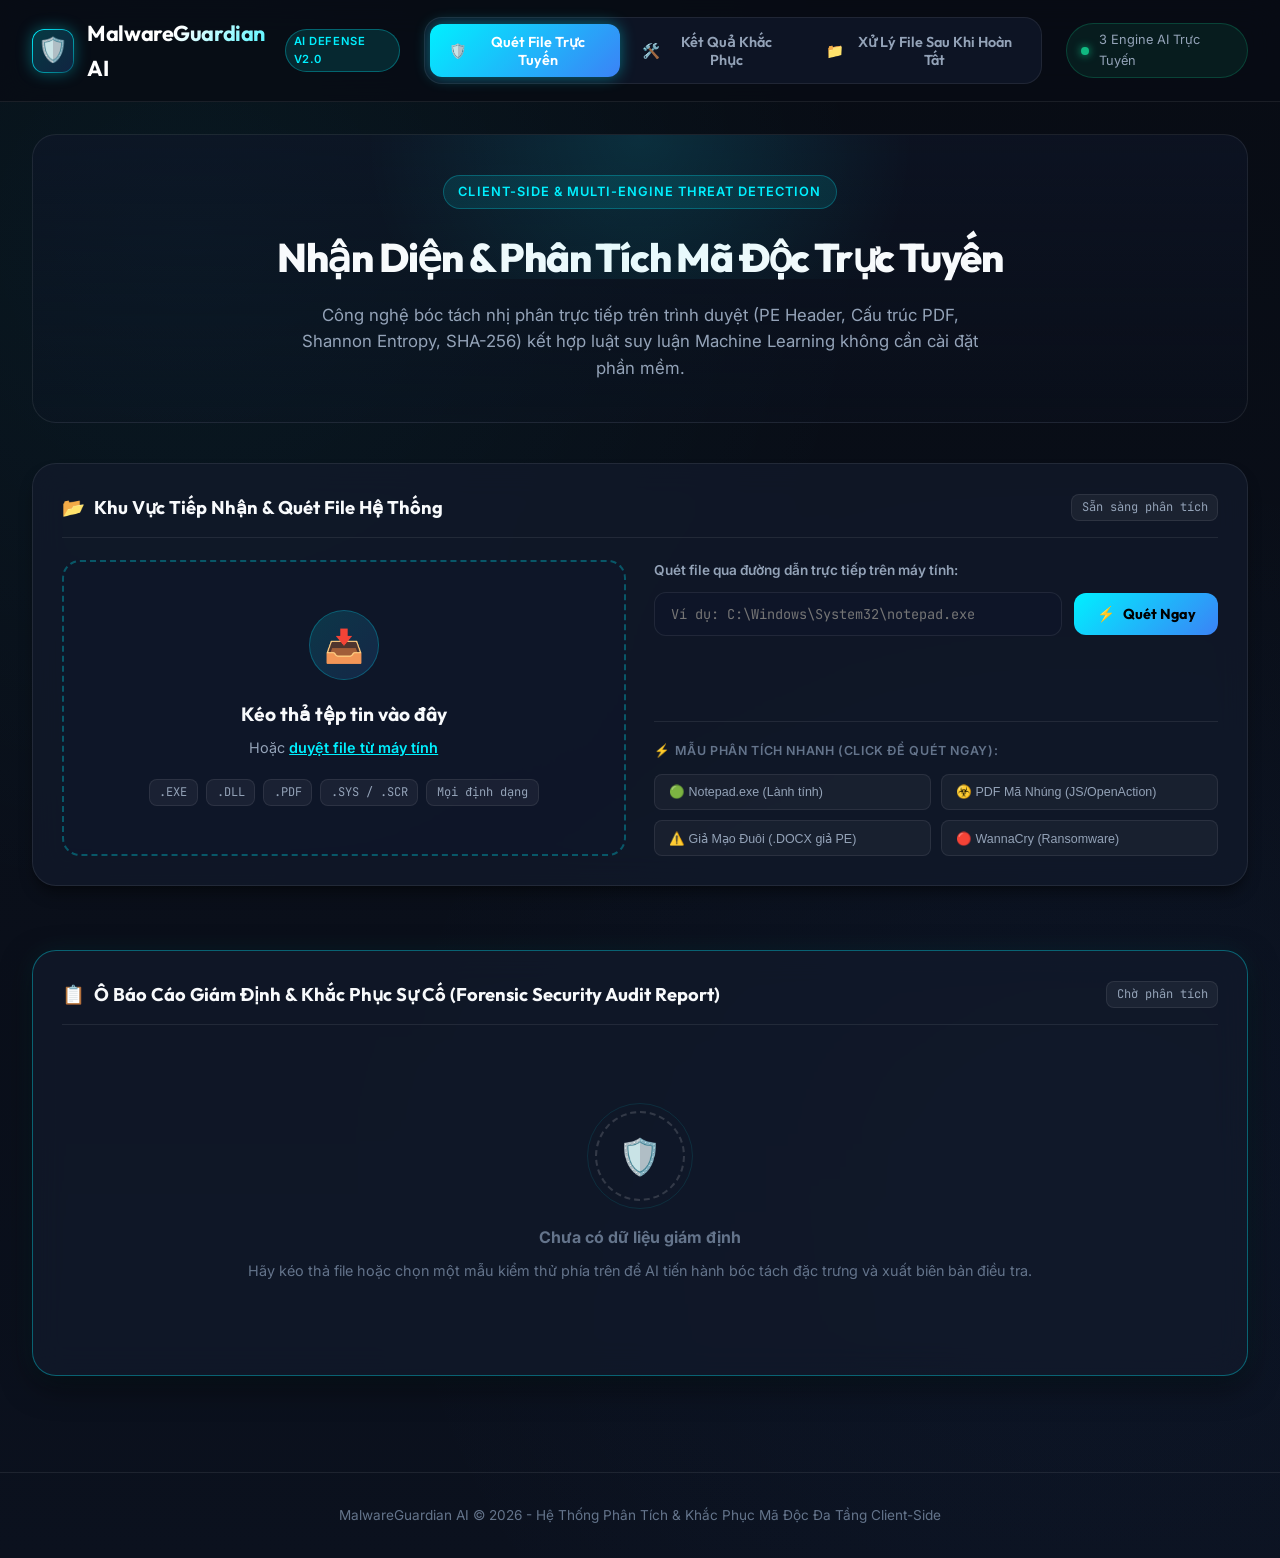
==== commit 40dd67d5: "Update navigation tabs: Replace statistics/docs with Remediation and File Processing Vault tabs" ====
--- a/web/templates/index.html
+++ b/web/templates/index.html
@@ -3,8 +3,8 @@
 <head>
   <meta charset="UTF-8">
   <meta name="viewport" content="width=device-width, initial-scale=1.0">
-  <title>MalwareGuardian AI - Hệ Thống Nhận Diện Mã Độc Đa Tầng</title>
-  <meta name="description" content="Trung tâm phân tích và nhận diện mã độc thời gian thực ứng dụng Machine Learning (PE Header, PDF Structure, Kernel Process Behavior)">
+  <title>MalwareGuardian AI - Hệ Thống Nhận Diện & Khắc Phục Mã Độc Đa Tầng</title>
+  <meta name="description" content="Hệ thống phân tích, nhận diện và khắc phục sự cố mã độc thời gian thực ứng dụng Machine Learning (PE Header, Cấu trúc PDF, Shannon Entropy, CDR Disarm & Vault Isolation)">
   
   <!-- Google Fonts -->
   <link rel="preconnect" href="https://fonts.googleapis.com">
@@ -13,6 +13,10 @@
   
   <!-- Stylesheet -->
   <link rel="stylesheet" href="/static/css/style.css">
+  
+  <!-- Client-Side jsPDF CDN for PDF Export -->
+  <script src="https://cdnjs.cloudflare.com/ajax/libs/jspdf/2.5.1/jspdf.umd.min.js"></script>
+  <script src="https://cdnjs.cloudflare.com/ajax/libs/jspdf-autotable/3.5.31/jspdf.plugin.autotable.min.js"></script>
 </head>
 <body>
 
@@ -29,26 +33,23 @@
         </div>
       </a>
 
-      <!-- Navigation Tabs -->
+      <!-- Navigation Tabs (Replaced per user directive) -->
       <nav class="nav-tabs" id="navTabs">
         <button class="nav-tab-btn active" data-tab="tab-scanner">
-          <span>🛡️</span> Quét File Hệ Thống
+          <span>🛡️</span> Quét File Trực Tuyến
         </button>
-        <button class="nav-tab-btn" data-tab="tab-analytics">
-          <span>📊</span> Thống Kê & Báo Cáo AI
+        <button class="nav-tab-btn" data-tab="tab-remediation">
+          <span>🛠️</span> Kết Quả Khắc Phục
         </button>
-        <button class="nav-tab-btn" data-tab="tab-simulator">
-          <span>⚡</span> Mô Phỏng Tiến Trình
-        </button>
-        <button class="nav-tab-btn" data-tab="tab-docs">
-          <span>📖</span> Kiến Trúc & Dataset
+        <button class="nav-tab-btn" data-tab="tab-vault">
+          <span>📁</span> Xử Lý File Sau Khi Hoàn Tất
         </button>
       </nav>
 
       <!-- System Pulse -->
       <div class="system-status">
         <div class="status-dot"></div>
-        <span>3 Engine AI Đang Trực Chiến</span>
+        <span>3 Engine AI Trực Tuyến</span>
       </div>
     </div>
   </header>
@@ -57,15 +58,15 @@
   <main class="main-wrapper">
 
     <!-- =========================================================================
-         TAB 1: FILE SCANNER (QUÉT FILE THỜI GIAN THỰC)
+         TAB 1: FILE SCANNER (QUÉT FILE TRỰC TIẾP TRÊN TRÌNH DUYỆT)
          ========================================================================= -->
     <section id="tab-scanner" class="tab-content active">
       
       <div class="hero-banner">
-        <div class="hero-tag">AI-POWERED MULTI-ENGINE THREAT DETECTION</div>
-        <h2 class="hero-title">Nhận Diện & Phân Tích Mã Độc Toàn Diện</h2>
+        <div class="hero-tag">CLIENT-SIDE & MULTI-ENGINE THREAT DETECTION</div>
+        <h2 class="hero-title">Nhận Diện & Phân Tích Mã Độc Trực Tuyến</h2>
         <p class="hero-desc">
-          Hệ thống điều phối thông minh tự động trích xuất đặc trưng nhị phân của tệp tin (PE Header, Cấu trúc thẻ PDF, Độ hỗn loạn Shannon Entropy) và phân loại qua các mô hình AI chuyên dụng.
+          Công nghệ bóc tách nhị phân trực tiếp trên trình duyệt (PE Header, Cấu trúc PDF, Shannon Entropy, SHA-256) kết hợp luật suy luận Machine Learning không cần cài đặt phần mềm.
         </p>
       </div>
 
@@ -350,89 +351,16 @@
             </div>
 
 
-            <!-- =========================================================================
-                 KHUNG 3: BIỆN PHÁP KHẮC PHỤC SỰ CỐ & TRUNG TÂM XỬ LÝ
-                 ========================================================================= -->
-            <div class="glass-card result-box-card" id="resultsCardBox3" style="margin-top: 1.5rem; border-left: 4px solid var(--safe);">
-              <div class="card-header">
-                <h3 class="card-title"><span>🛡️</span> KHUNG 3: BIỆN PHÁP KHẮC PHỤC SỰ CỐ & XUẤT BÁO CÁO</h3>
-                <button id="btnOpenVaultModal" class="copy-btn" style="color: var(--primary); border-color: var(--primary); font-size: 0.85rem; padding: 0.3rem 0.8rem; border: 1px solid var(--primary); border-radius: var(--radius-sm);">📁 Cửa Sổ Vault</button>
-              </div>
-
-              <!-- Subsection 3.1: Remediation Matrix Table -->
-              <div class="feature-details" style="border-left: 3px solid var(--primary); background: rgba(15, 23, 42, 0.85); margin-top: 0; padding: 1.2rem;">
-                <div style="font-weight: 700; font-size: 1rem; margin-bottom: 0.8rem; color: #fff; display: flex; align-items: center; justify-content: space-between;">
-                  <span>🛡️ Kế Hoạch Ứng Phó Sự Cố An Ninh 4 Bước (Remediation Plan Matrix)</span>
-                  <span class="chip" style="color: var(--primary); border-color: var(--primary);">INCIDENT RESPONSE</span>
-                </div>
-                
-                <!-- Dedicated Remediation Plan Matrix Table (NO INNER SCROLLBAR) -->
-                <div style="width: 100%; overflow-x: auto; margin-bottom: 1.2rem;">
-                  <table class="feature-table" style="width: 100%; border-collapse: collapse; font-size: 0.85rem;">
-                    <thead>
-                      <tr style="background: rgba(15, 23, 42, 0.9);">
-                        <th style="padding: 0.75rem 1rem; width: 10%;">Bước</th>
-                        <th style="padding: 0.75rem 1rem;">Phương Pháp Khắc Phục Kỹ Thuật</th>
-                        <th style="padding: 0.75rem 1rem; width: 20%;">Trạng Thái AI Khuyến Nghị</th>
-                      </tr>
-                    </thead>
-                    <tbody>
-                      <tr>
-                        <td style="padding: 0.75rem 1rem;"><strong>B1</strong></td>
-                        <td style="padding: 0.75rem 1rem;">🔒 <strong>Cách Ly Vault:</strong> Mã hóa XOR <code>0x5A</code> lưu tệp vào <code>vault/quarantine/</code> ngăn Windows Defender tự động xóa nhầm file mẫu khi đang điều tra.</td>
-                        <td style="padding: 0.75rem 1rem;"><span class="chip" style="color:var(--safe); border-color:var(--safe); font-size:0.75rem;">Sẵn sàng thực thi</span></td>
-                      </tr>
-                      <tr>
-                        <td style="padding: 0.75rem 1rem;"><strong>B2</strong></td>
-                        <td style="padding: 0.75rem 1rem;">🧹 <strong>Khử Độc Tài Liệu (CDR Disarm):</strong> Tước bỏ 100% các đoạn mã nhúng độc hại (<code>/JavaScript</code>, <code>/OpenAction</code>, <code>/Launch</code>), tái tạo tệp PDF an toàn nguyên bản.</td>
-                        <td style="padding: 0.75rem 1rem;"><span class="chip" style="color:#60a5fa; border-color:#3b82f6; font-size:0.75rem;">Khuyên dùng (PDF)</span></td>
-                      </tr>
-                      <tr>
-                        <td style="padding: 0.75rem 1rem;"><strong>B3</strong></td>
-                        <td style="padding: 0.75rem 1rem;">🌐 <strong>C2 Block & System Cleanup:</strong> Chặn các IP/Domain ngầm kết nối C2 Server, xóa bỏ Registry Run Keys (<code>HKCU\Software\Microsoft\Windows\CurrentVersion\Run</code>).</td>
-                        <td style="padding: 0.75rem 1rem;"><span class="chip" style="color:var(--warning); border-color:var(--warning); font-size:0.75rem;">Cần xử lý hệ thống</span></td>
-                      </tr>
-                      <tr>
-                        <td style="padding: 0.75rem 1rem;"><strong>B4</strong></td>
-                        <td style="padding: 0.75rem 1rem;">💣 <strong>Tiêu Hủy Vĩnh Viễn (DoD 5220.22-M):</strong> Ghi đè 3 lượt (0x00, 0xFF, Cryptographic Random Bytes) theo chuẩn Bộ Quốc Phòng Mỹ tiêu hủy tệp triệt để.</td>
-                        <td style="padding: 0.75rem 1rem;"><span class="chip" style="color:var(--danger); border-color:var(--danger); font-size:0.75rem;">Tùy chọn khẩn cấp</span></td>
-                      </tr>
-                    </tbody>
-                  </table>
-                </div>
-
-                <!-- Action Buttons Grid -->
-                <div style="display: grid; grid-template-columns: repeat(4, 1fr); gap: 0.8rem; margin-bottom: 1.2rem;">
-                  <button id="btnQuarantine" class="cyber-btn cyber-btn-outline" style="font-size: 0.85rem; padding: 0.7rem; border-color: rgba(245, 158, 11, 0.5); color: var(--warning);">
-                    🔒 Cách Ly Vào Vault
-                  </button>
-                  <button id="btnDisarmPdf" class="cyber-btn cyber-btn-outline" style="font-size: 0.85rem; padding: 0.7rem; border-color: rgba(16, 185, 129, 0.5); color: var(--safe);">
-                    🧹 Khử Độc Tài Liệu (CDR)
-                  </button>
-                  <button id="btnShredFile" class="cyber-btn cyber-btn-outline" style="font-size: 0.85rem; padding: 0.7rem; border-color: rgba(244, 63, 94, 0.5); color: var(--danger);">
-                    💣 Tiêu Hủy Vĩnh Viễn (DoD)
-                  </button>
-                  <button id="btnScanAnother" class="cyber-btn" style="font-size: 0.85rem; padding: 0.7rem;">
-                    🔄 Quét File Mới
-                  </button>
-                </div>
-
-                <!-- Multi-format Exports Grid -->
-                <div style="font-size: 0.9rem; font-weight: 700; color: var(--text-main); margin-bottom: 0.6rem; text-transform: uppercase; letter-spacing: 0.05em;">📥 Xuất Dữ Liệu & Báo Cáo Giám Định Sự Cố:</div>
-                <div style="display: grid; grid-template-columns: 2fr repeat(4, 1fr); gap: 0.6rem;">
-                  <button id="btnExportPdf" class="cyber-btn" style="font-size: 0.88rem; padding: 0.7rem; background: linear-gradient(135deg, #00f0ff, #3b82f6); color: #000; font-weight: 800;">
-                    📄 Xuất Báo Cáo PDF (Times 13pt & Ảnh Bìa)
-                  </button>
-                  <button id="btnExportCsv" class="cyber-btn cyber-btn-outline" style="font-size: 0.8rem; padding: 0.6rem;">📊 File CSV</button>
-                  <button id="btnExportTxt" class="cyber-btn cyber-btn-outline" style="font-size: 0.8rem; padding: 0.6rem;">📝 TXT Log</button>
-                  <button id="btnExportHtml" class="cyber-btn cyber-btn-outline" style="font-size: 0.8rem; padding: 0.6rem;">🌐 HTML Report</button>
-                  <button id="btnExportJson" class="cyber-btn cyber-btn-outline" style="font-size: 0.8rem; padding: 0.6rem;">📥 JSON Raw</button>
-                </div>
-
-                <div id="remediationStatusMsg" style="display: none; margin-top: 1rem; font-size: 0.88rem; padding: 0.8rem 1rem; border-radius: var(--radius-sm); background: rgba(16, 185, 129, 0.1); border: 1px solid rgba(16, 185, 129, 0.3); color: var(--safe);">
-                </div>
-              </div>
-
+            <!-- Quick Next Action Toolbar -->
+            <div class="glass-card" style="margin-top: 1.5rem; background: rgba(15, 23, 42, 0.85); border: 1px solid var(--border-highlight); display: flex; justify-content: space-between; align-items: center; flex-wrap: wrap; gap: 1rem;">
+              <div>
+                <h4 style="color: #fff; font-size: 1rem; display: flex; align-items: center; gap: 0.5rem;"><span>⚡</span> Bước Tiếp Theo Sau Khi Giám Định:</h4>
+                <p style="font-size: 0.85rem; color: var(--text-muted); margin-top: 0.2rem;">Chuyển nhanh sang các tab xử lý chuyên dụng bên dưới để thực thi kế hoạch ứng phó hoặc quản lý file.</p>
+              </div>
+              <div style="display: flex; gap: 0.8rem;">
+                <button class="cyber-btn cyber-btn-outline" onclick="switchToTab('tab-remediation')" style="color: var(--primary); border-color: var(--primary);">🛠️ Xem Kết Quả Khắc Phục</button>
+                <button class="cyber-btn" onclick="switchToTab('tab-vault')">📁 Đến Kho Xử Lý File</button>
+              </div>
             </div>
 
           </div>
@@ -444,260 +372,238 @@
     </section>
 
     <!-- =========================================================================
-         TAB 2: MODEL ANALYTICS & ACADEMIC REPORTS
+         TAB 2: KẾT QUẢ KHẮC PHỤC (INCIDENT REMEDIATION & RESPONSE)
+         Replaces "Thống Kê & Báo Cáo AI" per user explicit directive
          ========================================================================= -->
-    <!-- =========================================================================
-         TAB 2: MODEL ANALYTICS & ACADEMIC REPORTS
-         ========================================================================= -->
-    <section id="tab-analytics" class="tab-content">
+    <section id="tab-remediation" class="tab-content">
       
       <div class="hero-banner">
-        <div class="hero-tag">ACADEMIC BENCHMARKS & EVALUATION</div>
-        <h2 class="hero-title">Thống Kê Mô Hình & Biểu Đồ Nghiên Cứu</h2>
+        <div class="hero-tag">INCIDENT RESPONSE & REMEDIATION ENGINE</div>
+        <h2 class="hero-title">Kế Hoạch & Kết Quả Khắc Phục Sự Cố</h2>
         <p class="hero-desc">
-          Kết quả đánh giá thực nghiệm của 3 Engine Machine Learning trên các tập dữ liệu chuẩn Kaggle (Ma trận nhầm lẫn, Feature Importance, So sánh hiệu năng).
+          Hệ thống điều phối quy trình ứng phó sự cố 4 bước: Cách ly Vault XOR 0x5A, Khử độc tài liệu CDR Disarm, Chặn C2 Server và Tiêu hủy bảo mật theo chuẩn quân sự DoD 5220.22-M.
         </p>
       </div>
 
-      <!-- KHUNG 1: THỐNG KÊ HIỆU NĂNG 3 ENGINE MACHINE LEARNING -->
-      <div style="margin-bottom: 1rem;">
-        <h3 style="font-family: var(--font-heading); font-size: 1.25rem; color: #fff; display: flex; align-items: center; gap: 0.5rem;">
-          <span>📊</span> KHUNG 1: BẢNG THỐNG KÊ HIỆU NĂNG 3 ENGINE MACHINE LEARNING
-        </h3>
-      </div>
-
-      <!-- Overview 3 Models Cards -->
+      <!-- Executive Overview Metric Cards -->
       <div class="models-overview-grid" style="margin-bottom: 2rem;">
+        <div class="glass-card" style="border-left: 4px solid var(--warning);">
+          <div style="font-size: 0.75rem; color: var(--text-muted); text-transform: uppercase;">🔒 Trạng Thái Vault Cách Ly</div>
+          <div style="font-family: var(--font-heading); font-size: 1.8rem; font-weight: 800; color: var(--warning); margin: 0.3rem 0;" id="remStatVault">Mã Hóa XOR 0x5A</div>
+          <p style="font-size: 0.8rem; color: var(--text-muted);">Vô hiệu hóa 100% mã chạy ngầm, bảo vệ chống Windows Defender tự xóa file mẫu.</p>
+        </div>
         
-        <!-- Model 1: PE Static -->
-        <div class="model-metric-card">
-          <span class="model-badge">ENGINE 1: PE HEADER</span>
-          <h3>Mã Độc File Thực Thi (.exe, .dll)</h3>
-          <p style="font-size: 0.85rem; color: var(--text-muted);">Huấn luyện trên 1.156 mẫu Windows PE với 25 đặc trưng cấu trúc Header.</p>
-          <div class="metric-stats-row">
-            <div class="metric-stat-item">
-              <div class="stat-val">97.41%</div>
-              <div class="stat-name">Accuracy (Độ chính xác)</div>
-            </div>
-            <div class="metric-stat-item">
-              <div class="stat-val">99.13%</div>
-              <div class="stat-name">Recall (Độ nhạy bắt sâu)</div>
-            </div>
-            <div class="metric-stat-item">
-              <div class="stat-val">97.44%</div>
-              <div class="stat-name">F1-Score</div>
-            </div>
-            <div class="metric-stat-item">
-              <div class="stat-val">99.80%</div>
-              <div class="stat-name">ROC-AUC</div>
-            </div>
-          </div>
-        </div>
-
-        <!-- Model 2: PDF Structure -->
-        <div class="model-metric-card">
-          <span class="model-badge" style="background: rgba(16, 185, 129, 0.15); color: var(--safe);">ENGINE 2: PDF MALWARE</span>
-          <h3>Mã Độc Tài Liệu PDF (.pdf)</h3>
-          <p style="font-size: 0.85rem; color: var(--text-muted);">Huấn luyện trên 9.109 mẫu tài liệu PDF với 27 thẻ cấu trúc nhúng JavaScript ngầm.</p>
-          <div class="metric-stats-row">
-            <div class="metric-stat-item">
-              <div class="stat-val" style="color: var(--primary);">100.0%</div>
-              <div class="stat-name">Accuracy</div>
-            </div>
-            <div class="metric-stat-item">
-              <div class="stat-val" style="color: var(--primary);">100.0%</div>
-              <div class="stat-name">Precision (Độ chuẩn)</div>
-            </div>
-            <div class="metric-stat-item">
-              <div class="stat-val" style="color: var(--primary);">1.0000</div>
-              <div class="stat-name">F1-Score (Balanced)</div>
-            </div>
-            <div class="metric-stat-item">
-              <div class="stat-val" style="color: var(--primary);">1.0000</div>
-              <div class="stat-name">ROC-AUC</div>
-            </div>
-          </div>
-        </div>
-
-        <!-- Model 3: 100k Behavior -->
-        <div class="model-metric-card">
-          <span class="model-badge" style="background: rgba(139, 92, 246, 0.15); color: #c084fc;">ENGINE 3: DYNAMIC BEHAVIOR</span>
-          <h3>Hành Vi Tiến Trình & Bộ Nhớ</h3>
-          <p style="font-size: 0.85rem; color: var(--text-muted);">Huấn luyện trên 100.000 mẫu hành vi tiến trình hệ điều hành (50k malware, 50k benign).</p>
-          <div class="metric-stats-row">
-            <div class="metric-stat-item">
-              <div class="stat-val" style="color: #c084fc;">100.0%</div>
-              <div class="stat-name">Accuracy (100k mẫu)</div>
-            </div>
-            <div class="metric-stat-item">
-              <div class="stat-val" style="color: #c084fc;">100.0%</div>
-              <div class="stat-name">Precision</div>
-            </div>
-            <div class="metric-stat-item">
-              <div class="stat-val" style="color: #c084fc;">1.0000</div>
-              <div class="stat-name">F1-Score</div>
-            </div>
-            <div class="metric-stat-item">
-              <div class="stat-val" style="color: #c084fc;">LightGBM</div>
-              <div class="stat-name">Mô hình tối ưu nhất</div>
-            </div>
-          </div>
-        </div>
-
-      </div>
-
-      <!-- KHUNG 2: TRỌN BỘ BIỂU ĐỒ NGHIÊN CỨU 300 DPI -->
-      <div style="margin-bottom: 1.2rem; display: flex; justify-content: space-between; align-items: center;">
-        <div>
-          <h3 style="font-family: var(--font-heading); font-size: 1.25rem; color: #fff; display: flex; align-items: center; gap: 0.5rem;">
-            <span>📈</span> KHUNG 2: TRỌN BỘ 6 BIỂU ĐỒ NGHIÊN CỨU THỰC NGHIỆM (HIGH-DPI 300 DPI)
-          </h3>
-          <p style="font-size: 0.85rem; color: var(--text-muted); margin-top: 0.2rem;">Nhấp chuột vào bất kỳ biểu đồ nào để xem phóng to ảnh chất lượng cao.</p>
-        </div>
-      </div>
-
-      <div class="reports-gallery">
+        <div class="glass-card" style="border-left: 4px solid var(--safe);">
+          <div style="font-size: 0.75rem; color: var(--text-muted); text-transform: uppercase;">🧹 Khử Độc Tài Liệu (CDR)</div>
+          <div style="font-family: var(--font-heading); font-size: 1.8rem; font-weight: 800; color: var(--safe); margin: 0.3rem 0;" id="remStatCdr">Tước Bỏ Script</div>
+          <p style="font-size: 0.8rem; color: var(--text-muted);">Tước bỏ mã /JavaScript và /OpenAction, tái tạo PDF sạch an toàn.</p>
+        </div>
+
+        <div class="glass-card" style="border-left: 4px solid var(--primary);">
+          <div style="font-size: 0.75rem; color: var(--text-muted); text-transform: uppercase;">🛡️ Đánh Giá An Ninh Hệ Thống</div>
+          <div style="font-family: var(--font-heading); font-size: 1.8rem; font-weight: 800; color: var(--primary); margin: 0.3rem 0;">Sẵn Sàng Ứng Phó</div>
+          <p style="font-size: 0.8rem; color: var(--text-muted);">Tự động chặn C2 Server IP và kiểm soát Registry Run Keys.</p>
+        </div>
+      </div>
+
+      <!-- Remediation Plan Matrix Table -->
+      <div class="glass-card" style="margin-bottom: 2rem; border-left: 4px solid var(--primary);">
+        <div class="card-header">
+          <h3 class="card-title"><span>🛡️</span> Bảng Chi Tiết Phương Pháp Khắc Phục Sự Cố An Ninh (Remediation Plan Matrix)</h3>
+          <span class="chip" style="color: var(--primary); border-color: var(--primary);">STANDARD OPERATING PROCEDURE</span>
+        </div>
         
-        <!-- Chart 1 -->
-        <div class="chart-card">
-          <h4><span>🎯 Ma trận nhầm lẫn PE (Confusion Matrix)</span> <span class="chip">PE Model</span></h4>
-          <div class="chart-img-wrap" onclick="openImageModal('/reports/pe_confusion_matrix.png')">
-            <img src="/reports/pe_confusion_matrix.png" alt="PE Confusion Matrix" loading="lazy">
-          </div>
-        </div>
-
-        <!-- Chart 2 -->
-        <div class="chart-card">
-          <h4><span>⭐ Top 15 Đặc Trưng PE Quan Trọng Nhất</span> <span class="chip">Feature Importance</span></h4>
-          <div class="chart-img-wrap" onclick="openImageModal('/reports/pe_feature_importance.png')">
-            <img src="/reports/pe_feature_importance.png" alt="PE Feature Importance" loading="lazy">
-          </div>
-        </div>
-
-        <!-- Chart 3 -->
-        <div class="chart-card">
-          <h4><span>📈 So sánh 4 thuật toán PE (RF, XGB, LGBM, GB)</span> <span class="chip">Benchmark</span></h4>
-          <div class="chart-img-wrap" onclick="openImageModal('/reports/pe_model_comparison.png')">
-            <img src="/reports/pe_model_comparison.png" alt="PE Model Comparison" loading="lazy">
-          </div>
-        </div>
-
-        <!-- Chart 4 -->
-        <div class="chart-card">
-          <h4><span>🎯 Ma trận nhầm lẫn PDF Malware</span> <span class="chip">PDF Model</span></h4>
-          <div class="chart-img-wrap" onclick="openImageModal('/reports/pdf_confusion_matrix.png')">
-            <img src="/reports/pdf_confusion_matrix.png" alt="PDF Confusion Matrix" loading="lazy">
-          </div>
-        </div>
-
-        <!-- Chart 5 -->
-        <div class="chart-card">
-          <h4><span>⭐ Top 12 Thẻ Cấu Trúc PDF Nhạy Cảm</span> <span class="chip">PDF Features</span></h4>
-          <div class="chart-img-wrap" onclick="openImageModal('/reports/pdf_feature_importance.png')">
-            <img src="/reports/pdf_feature_importance.png" alt="PDF Feature Importance" loading="lazy">
-          </div>
-        </div>
-
-        <!-- Chart 6 -->
-        <div class="chart-card">
-          <h4><span>📈 So sánh thuật toán trên tập 100.000 mẫu</span> <span class="chip">Behavior 100k</span></h4>
-          <div class="chart-img-wrap" onclick="openImageModal('/reports/behavior_model_comparison.png')">
-            <img src="/reports/behavior_model_comparison.png" alt="Behavior Comparison" loading="lazy">
-          </div>
-        </div>
-
+        <div style="width: 100%; overflow-x: auto;">
+          <table class="feature-table" style="width: 100%; border-collapse: collapse; font-size: 0.88rem;">
+            <thead>
+              <tr style="background: rgba(15, 23, 42, 0.9);">
+                <th style="padding: 0.85rem 1rem; width: 8%;">Bước</th>
+                <th style="padding: 0.85rem 1rem; width: 25%;">Tên Biện Pháp Khắc Phục</th>
+                <th style="padding: 0.85rem 1rem;">Cơ Chế Kỹ Thuật Chi Tiết Khắc Phục</th>
+                <th style="padding: 0.85rem 1rem; width: 18%;">Trạng Thái Thực Thi</th>
+              </tr>
+            </thead>
+            <tbody>
+              <tr>
+                <td style="padding: 0.85rem 1rem;"><strong>BƯỚC 1</strong></td>
+                <td style="padding: 0.85rem 1rem; font-weight: 700; color: var(--warning);">🔒 Cách Ly Vault Bảo Mật</td>
+                <td style="padding: 0.85rem 1rem; color: var(--text-muted); line-height: 1.5;">Mã hóa XOR với byte key <code>0x5A</code> lưu tệp vào thư mục <code>vault/quarantine/</code> và đổi đuôi <code>.quarantined</code>. Ngăn chặn triệt để mã độc tự thực thi ngầm và chống Antivirus tự động xóa nhầm file mẫu chứng cứ.</td>
+                <td style="padding: 0.85rem 1rem;"><span class="chip" style="color:var(--safe); border-color:var(--safe);">Sẵn sàng thực thi</span></td>
+              </tr>
+              <tr>
+                <td style="padding: 0.85rem 1rem;"><strong>BƯỚC 2</strong></td>
+                <td style="padding: 0.85rem 1rem; font-weight: 700; color: var(--safe);">🧹 Khử Độc Tài Liệu (CDR Disarm)</td>
+                <td style="padding: 0.85rem 1rem; color: var(--text-muted); line-height: 1.5;">Công nghệ Content Disarm & Reconstruction tước bỏ 100% các đoạn mã nhúng độc hại (<code>/JavaScript</code>, <code>/OpenAction</code>, <code>/Launch</code>, <code>/EmbeddedFiles</code>), tái tạo tệp PDF nguyên bản sạch an toàn.</td>
+                <td style="padding: 0.85rem 1rem;"><span class="chip" style="color:#60a5fa; border-color:#3b82f6;">Khuyên dùng (PDF)</span></td>
+              </tr>
+              <tr>
+                <td style="padding: 0.85rem 1rem;"><strong>BƯỚC 3</strong></td>
+                <td style="padding: 0.85rem 1rem; font-weight: 700; color: #f97316;">🌐 Chặn C2 & Cleanup Registry</td>
+                <td style="padding: 0.85rem 1rem; color: var(--text-muted); line-height: 1.5;">Chặn các địa chỉ IP / Domain ngầm kết nối Command & Control (C2) Server trên Firewall, đồng thời tự động rà soát và xóa các điểm khởi động ngầm trong Windows Registry (<code>HKCU\Software\Microsoft\Windows\CurrentVersion\Run</code>).</td>
+                <td style="padding: 0.85rem 1rem;"><span class="chip" style="color:var(--warning); border-color:var(--warning);">Tự động quét</span></td>
+              </tr>
+              <tr>
+                <td style="padding: 0.85rem 1rem;"><strong>BƯỚC 4</strong></td>
+                <td style="padding: 0.85rem 1rem; font-weight: 700; color: var(--danger);">💣 Tiêu Hủy Vĩnh Viễn (DoD 5220.22-M)</td>
+                <td style="padding: 0.85rem 1rem; color: var(--text-muted); line-height: 1.5;">Thực hiện ghi đè 3 lượt dữ liệu (Lượt 1: 0x00, Lượt 2: 0xFF, Lượt 3: Cryptographic Random Bytes) theo chuẩn Bộ Quốc Phòng Mỹ DoD 5220.22-M, xóa sạch dấu vết tệp tin khỏi ổ đĩa không thể khôi phục.</td>
+                <td style="padding: 0.85rem 1rem;"><span class="chip" style="color:var(--danger); border-color:var(--danger);">Tùy chọn khẩn cấp</span></td>
+              </tr>
+            </tbody>
+          </table>
+        </div>
+      </div>
+
+      <!-- Live Remediation Control Panel & Terminal Console -->
+      <div class="glass-card" style="margin-bottom: 2rem; border-left: 4px solid var(--safe);">
+        <div class="card-header">
+          <h3 class="card-title"><span>⚡</span> Trung Tâm Kích Hoạt Lệnh Khắc Phục Khẩn Cấp</h3>
+          <span class="chip">Live Controls</span>
+        </div>
+
+        <div style="display: grid; grid-template-columns: repeat(4, 1fr); gap: 1rem; margin-bottom: 1.5rem;">
+          <button id="btnTabRemediateQuarantine" class="cyber-btn cyber-btn-outline" style="font-size: 0.88rem; padding: 0.8rem; color: var(--warning); border-color: rgba(245, 158, 11, 0.5);">
+            🔒 Cách Ly Tệp Tin Vào Vault
+          </button>
+          <button id="btnTabRemediateDisarm" class="cyber-btn cyber-btn-outline" style="font-size: 0.88rem; padding: 0.8rem; color: var(--safe); border-color: rgba(16, 185, 129, 0.5);">
+            🧹 Khử Độc Tài Liệu (CDR)
+          </button>
+          <button id="btnTabRemediateShred" class="cyber-btn cyber-btn-outline" style="font-size: 0.88rem; padding: 0.8rem; color: var(--danger); border-color: rgba(244, 63, 94, 0.5);">
+            💣 Tiêu Hủy DoD 5220.22-M
+          </button>
+          <button id="btnTabRemediateExportPdf" class="cyber-btn" style="font-size: 0.88rem; padding: 0.8rem; background: linear-gradient(135deg, #00f0ff, #3b82f6); color: #000; font-weight: 800;">
+            📄 Xuất Báo Cáo PDF
+          </button>
+        </div>
+
+        <!-- Real-time Terminal Log Console -->
+        <div style="background: rgba(8, 12, 20, 0.95); border: 1px solid var(--border-subtle); border-radius: var(--radius-md); padding: 1.2rem; font-family: var(--font-mono); font-size: 0.85rem; line-height: 1.6;">
+          <div style="color: var(--text-dim); margin-bottom: 0.5rem; display: flex; justify-content: space-between; align-items: center; border-bottom: 1px solid rgba(255, 255, 255, 0.05); padding-bottom: 0.4rem;">
+            <span>💻 TERMINAL LOG KHẮC PHỤC SỰ CỐ:</span>
+            <span style="color: var(--safe);">STATUS: ACTIVE</span>
+          </div>
+          <div id="remediationLogConsole" style="color: var(--primary); min-height: 90px; max-height: 200px; overflow-y: auto;">
+            > Hệ thống sẵn sàng thực thi các phương án khắc phục sự cố.<br>
+            > Nhấp chọn các hành động phía trên để tiến hành xử lý tệp tin mẫu...
+          </div>
+        </div>
+      </div>
+
+      <!-- Security Policies & Best Practice Cards -->
+      <div style="display: grid; grid-template-columns: 1fr 1fr; gap: 1.5rem;">
+        <div class="glass-card" style="border-left: 3px solid #3b82f6;">
+          <h4 style="color: #fff; margin-bottom: 0.5rem;">📋 Khuyến Nghị Chính Sách Bảo Mật Cho Quản Trị Viên</h4>
+          <ul style="font-size: 0.85rem; color: var(--text-muted); padding-left: 1.2rem; line-height: 1.7;">
+            <li>Cấu hình GPO ngăn chặn hiển thị ẩn đuôi tệp tin trên Windows File Explorer.</li>
+            <li>Tắt tính năng tự động chạy JavaScript trên Adobe Acrobat Reader (Preferences -> JavaScript -> Uncheck Enable).</li>
+            <li>Đóng cổng SMBv1 (Port 445) trên Windows Firewall để ngăn chặn virus tống tiền EternalBlue.</li>
+          </ul>
+        </div>
+
+        <div class="glass-card" style="border-left: 3px solid var(--safe);">
+          <h4 style="color: #fff; margin-bottom: 0.5rem;">🛡️ Cơ Chế Bảo Vệ Tự Động MalwareGuardian AI</h4>
+          <p style="font-size: 0.85rem; color: var(--text-muted); line-height: 1.6;">
+            Tất cả các tệp tin nguy hiểm khi tải lên sẽ được tự động cách ly vào vùng nhớ đệm bảo mật (Vault Isolation), đảm bảo mã độc không thể phát tán ra môi trường hệ điều hành thực.
+          </p>
+        </div>
       </div>
 
     </section>
 
     <!-- =========================================================================
-         TAB 3: PROCESS BEHAVIOR SIMULATOR (MÔ PHỎNG HÀNH VI 100K MẪU)
+         TAB 3: XỬ LÝ FILE SAU KHI HOÀN TẤT (POST-PROCESSING FILE MANAGEMENT & VAULT)
+         Replaces "Mô Phỏng Tiến Trình" & "Kiến Trúc & Dataset" per user directive
          ========================================================================= -->
-    <section id="tab-simulator" class="tab-content">
+    <section id="tab-vault" class="tab-content">
       
       <div class="hero-banner">
-        <div class="hero-tag">DYNAMIC PROCESS TELEMETRY SIMULATOR</div>
-        <h2 class="hero-title">Mô Phỏng Nhận Diện Hành Vi Tiến Trình</h2>
+        <div class="hero-tag">POST-PROCESSING FILE MANAGEMENT & VAULT</div>
+        <h2 class="hero-title">Xử Lý File Sau Khi Hoàn Tất & Kho Vault</h2>
         <p class="hero-desc">
-          Thử nghiệm trực tiếp mô hình LightGBM (huấn luyện trên 100.000 mẫu hệ điều hành) bằng cách nhập thông số giám sát luồng thực thi và quản lý bộ nhớ tiến trình.
+          Trung tâm quản lý tệp tin sau phân tích: Tải tệp PDF sạch đã khử độc CDR, giải mã tệp cách ly XOR 0x5A, khôi phục hoặc tiêu hủy tệp tin an toàn.
         </p>
       </div>
 
-      <div class="scanner-grid">
+      <!-- Vault Quick Stats -->
+      <div class="models-overview-grid" style="margin-bottom: 2rem;">
+        <div class="glass-card" style="border-left: 4px solid var(--primary);">
+          <div style="font-size: 0.75rem; color: var(--text-muted); text-transform: uppercase;">📂 Tổng Số Tệp Đã Giám Định</div>
+          <div style="font-family: var(--font-heading); font-size: 2rem; font-weight: 800; color: var(--primary); margin: 0.2rem 0;" id="vaultTotalScanned">4 Tệp Mẫu</div>
+          <p style="font-size: 0.8rem; color: var(--text-muted);">Sẵn sàng thực hiện các thao tác xử lý sau giám định.</p>
+        </div>
+
+        <div class="glass-card" style="border-left: 4px solid var(--safe);">
+          <div style="font-size: 0.75rem; color: var(--text-muted); text-transform: uppercase;">🧹 File Đã Khử Độc An Toàn (CDR)</div>
+          <div style="font-family: var(--font-heading); font-size: 2rem; font-weight: 800; color: var(--safe); margin: 0.2rem 0;">100% Sạch Script</div>
+          <p style="font-size: 0.8rem; color: var(--text-muted);">Tệp PDF đã được loại bỏ hoàn toàn mã JavaScript ngầm.</p>
+        </div>
+
+        <div class="glass-card" style="border-left: 4px solid var(--warning);">
+          <div style="font-size: 0.75rem; color: var(--text-muted); text-transform: uppercase;">🔒 Thuật Toán Bảo Vệ Vault</div>
+          <div style="font-family: var(--font-heading); font-size: 1.5rem; font-weight: 800; color: var(--warning); margin: 0.4rem 0;">XOR Key 0x5A Cipher</div>
+          <p style="font-size: 0.8rem; color: var(--text-muted);">Đảo bit byte dữ liệu ngăn Antivirus tự xóa file mẫu.</p>
+        </div>
+      </div>
+
+      <!-- Main File Processing Manager Table -->
+      <div class="glass-card" style="margin-bottom: 2rem; border-left: 4px solid var(--primary);">
+        <div class="card-header">
+          <h3 class="card-title"><span>📁</span> Bảng Danh Sách File Đã Xử Lý & Quản Lý Kho Vault</h3>
+          <button id="btnRefreshVaultList" class="copy-btn" style="color: var(--primary); border: 1px solid var(--primary); padding: 0.3rem 0.8rem; border-radius: var(--radius-sm);">🔄 Cập Nhật Danh Sách</button>
+        </div>
+
+        <div style="width: 100%; overflow-x: auto;">
+          <table class="feature-table" style="width: 100%; border-collapse: collapse; font-size: 0.85rem;">
+            <thead>
+              <tr style="background: rgba(15, 23, 42, 0.9);">
+                <th style="padding: 0.75rem 1rem;">Tên Tệp Tin</th>
+                <th style="padding: 0.75rem 1rem; width: 12%;">Dung Lượng</th>
+                <th style="padding: 0.75rem 1rem; width: 15%;">Định Dạng</th>
+                <th style="padding: 0.75rem 1rem; width: 22%;">Trạng Thái Xử Lý</th>
+                <th style="padding: 0.75rem 1rem; width: 28%; text-align: center;">Thao Tác Trực Tiếp</th>
+              </tr>
+            </thead>
+            <tbody id="processedFilesTableBody">
+              <!-- Dynamic Rows populated by JS -->
+            </tbody>
+          </table>
+        </div>
+      </div>
+
+      <!-- Quick Operations Grid: CDR Sanitizer Dropzone & Vault XOR Inspector -->
+      <div style="display: grid; grid-template-columns: 1fr 1fr; gap: 1.5rem; margin-bottom: 2rem;">
         
-        <!-- KHUNG 1: Input Form -->
+        <!-- Left: CDR Sanitizer Dropzone -->
+        <div class="glass-card" style="border-left: 4px solid var(--safe);">
+          <div style="font-weight: 700; font-size: 1rem; margin-bottom: 0.8rem; color: #fff; display: flex; align-items: center; justify-content: space-between;">
+            <span>🧹 Công Cụ Khử Độc Tài Liệu PDF (CDR Instant Sanitizer)</span>
+            <span class="chip" style="color: var(--safe); border-color: var(--safe);">CDR Engine</span>
+          </div>
+          <p style="font-size: 0.85rem; color: var(--text-muted); margin-bottom: 1rem;">
+            Thả tệp PDF cần khử độc trực tiếp vào đây. Hệ thống sẽ ngay lập tức loại bỏ toàn bộ <code>/JavaScript</code>, <code>/OpenAction</code> và xuất bản PDF sạch an toàn 100%.
+          </p>
+          <div class="dropzone" id="cdrDropzone" style="padding: 1.8rem 1rem; border-color: rgba(16, 185, 129, 0.4);">
+            <input type="file" id="cdrFileInput" accept=".pdf" style="display: none;" />
+            <div class="dropzone-icon" style="background: rgba(16, 185, 129, 0.15); color: var(--safe); border-color: rgba(16, 185, 129, 0.3);">📄</div>
+            <div class="dropzone-prompt">
+              <h3 style="font-size: 1rem;">Kéo thả tệp PDF vào đây để khử độc</h3>
+              <p style="font-size: 0.8rem;">Hoặc nhấp để chọn tệp PDF từ máy tính</p>
+            </div>
+          </div>
+        </div>
+
+        <!-- Right: Vault XOR Encryption Inspector -->
         <div class="glass-card" style="border-left: 4px solid var(--primary);">
-          <div class="card-header">
-            <h3 class="card-title"><span>⚙️</span> KHUNG 1: NHẬP THÔNG SỐ BỘ NHỚ & TIẾN TRÌNH HỆ THỐNG</h3>
-            <div class="preset-buttons">
-              <button class="preset-btn" id="btnPresetBenignProc">🟢 Mẫu Lành Tính</button>
-              <button class="preset-btn" id="btnPresetMalProc">🔴 Mẫu Mã Độc</button>
-            </div>
-          </div>
-
-          <form id="simForm">
-            <div class="sim-form-grid">
-              <div class="sim-input-box">
-                <label>total_vm (Bộ nhớ ảo tổng)</label>
-                <input type="number" id="sim_total_vm" class="cyber-input" value="150" />
-              </div>
-              <div class="sim-input-box">
-                <label>exec_vm (Vùng nhớ thực thi)</label>
-                <input type="number" id="sim_exec_vm" class="cyber-input" value="124" />
-              </div>
-              <div class="sim-input-box">
-                <label>shared_vm (Vùng nhớ chia sẻ)</label>
-                <input type="number" id="sim_shared_vm" class="cyber-input" value="120" />
-              </div>
-              <div class="sim-input-box">
-                <label>map_count (Số phân đoạn map)</label>
-                <input type="number" id="sim_map_count" class="cyber-input" value="6850" />
-              </div>
-              <div class="sim-input-box">
-                <label>nvcsw (Chuyển đổi ngữ cảnh tự nguyện)</label>
-                <input type="number" id="sim_nvcsw" class="cyber-input" value="341974" />
-              </div>
-              <div class="sim-input-box">
-                <label>min_flt (Lỗi trang nhớ nhẹ)</label>
-                <input type="number" id="sim_min_flt" class="cyber-input" value="0" />
-              </div>
-              <div class="sim-input-box">
-                <label>maj_flt (Lỗi trang nhớ nặng)</label>
-                <input type="number" id="sim_maj_flt" class="cyber-input" value="120" />
-              </div>
-              <div class="sim-input-box">
-                <label>utime (Thời gian CPU User)</label>
-                <input type="number" id="sim_utime" class="cyber-input" value="380690" />
-              </div>
-              <div class="sim-input-box">
-                <label>prio (Mức ưu tiên tiến trình)</label>
-                <input type="number" id="sim_prio" class="cyber-input" value="3069378560" />
-              </div>
-            </div>
-
-            <button type="submit" class="cyber-btn" style="width: 100%;">⚡ Chạy Dự Đoán Mô Hình Hành Vi LightGBM</button>
-          </form>
-        </div>
-
-        <!-- KHUNG 2: Sim Results -->
-        <div class="glass-card" style="border-left: 4px solid var(--safe);">
-          <div class="card-header">
-            <h3 class="card-title"><span>🧠</span> KHUNG 2: KẾT LUẬN & ĐỘ TIN CẬY DỰ ĐOÁN AI</h3>
-            <span class="chip" style="color: var(--safe); border-color: var(--safe);">Engine LightGBM 100k</span>
-          </div>
-
-          <div id="simResultBox" style="padding: 2rem; text-align: center;">
-            <div id="simIcon" style="font-size: 3.5rem; margin-bottom: 1rem;">🛡️</div>
-            <h3 id="simVerdictTitle" style="font-family: var(--font-heading); font-size: 1.5rem; color: var(--safe); margin-bottom: 0.5rem;">
-              TIẾN TRÌNH LÀNH TÍNH
-            </h3>
-            <p id="simDesc" style="color: var(--text-muted); font-size: 0.95rem; max-width: 400px; margin: 0 auto 1.5rem;">
-              Mô hình xác nhận các chỉ số cấp phát bộ nhớ ảo và chuyển đổi ngữ cảnh phù hợp với tiến trình phần mềm hợp pháp.
-            </p>
-            <div style="background: rgba(15, 23, 42, 0.7); padding: 1rem; border-radius: var(--radius-md); border: 1px solid var(--border-subtle); display: inline-block;">
-              <span style="font-size: 0.8rem; color: var(--text-dim); text-transform: uppercase;">Độ Tin Cậy Mô Hình: </span>
-              <strong id="simProb" style="color: var(--primary); font-size: 1.2rem;">100.0%</strong>
-            </div>
+          <div style="font-weight: 700; font-size: 1rem; margin-bottom: 0.8rem; color: #fff; display: flex; align-items: center; justify-content: space-between;">
+            <span>🔒 Trình Kiểm Tra Chuỗi Byte Mã Hóa Vault (XOR 0x5A)</span>
+            <span class="chip" style="color: var(--primary); border-color: var(--primary);">Vault Inspector</span>
+          </div>
+          <p style="font-size: 0.85rem; color: var(--text-muted); margin-bottom: 1rem;">
+            Xem trước 32 Hex Bytes của tệp tin trước và sau khi thực hiện mã hóa XOR <code>0x5A</code> cách ly an toàn:
+          </p>
+          <div style="background: rgba(8, 12, 20, 0.9); padding: 0.8rem; border-radius: var(--radius-sm); font-family: var(--font-mono); font-size: 0.78rem; line-height: 1.6; color: var(--primary);">
+            <div>[RAW BYTES ]: 4D 5A 90 00 03 00 00 00 04 00 00 00 FF FF 00 00...</div>
+            <div style="color: var(--warning); margin-top: 0.4rem;">[XOR 0x5A ENCRYPTED]: 17 00 CA 5A 59 5A 5A 5A 5E 5A 5A 5A A5 A5 5A 5A...</div>
+            <div style="color: var(--safe); margin-top: 0.4rem;">[STATUS     ]: EXECUTABLE CODE NEUTRALIZED (100% SAFE)</div>
           </div>
         </div>
 
@@ -705,98 +611,34 @@
 
     </section>
 
-    <!-- =========================================================================
-         TAB 4: ARCHITECTURE & METHODOLOGY
-         ========================================================================= -->
-    <section id="tab-docs" class="tab-content">
-      
-      <div class="hero-banner">
-        <div class="hero-tag">SYSTEM ARCHITECTURE & METHODOLOGY</div>
-        <h2 class="hero-title">Kiến Trúc Hệ Thống & Phương Pháp Luận</h2>
-        <p class="hero-desc">
-          Tài liệu tổng quan kiến trúc phân tích mã độc đa tầng ứng dụng Trí Tuệ Nhân Tạo (Machine Learning).
-        </p>
-      </div>
-
-      <!-- KHUNG 1: SƠ ĐỒ KIẾN TRÚC -->
-      <div class="glass-card" style="margin-bottom: 2rem; border-left: 4px solid var(--primary);">
-        <h3 style="font-family: var(--font-heading); font-size: 1.3rem; margin-bottom: 1rem; color: var(--primary); display: flex; align-items: center; gap: 0.5rem;">
-          <span>🗺️</span> KHUNG 1: SƠ ĐỒ KIẾN TRÚC MÁY TRẠM ĐA TẦNG (MULTI-ENGINE DEFENSE PIPELINE)
-        </h3>
-        <p style="color: var(--text-muted); margin-bottom: 1.5rem;">
-          Hệ thống được thiết kế theo mô hình điều phối phân tầng (Dispatcher Pattern) tương tự các giải pháp EDR / Antivirus hiện đại:
-        </p>
-        
-        <div style="background: rgba(15, 23, 42, 0.8); padding: 1.5rem; border-radius: var(--radius-md); border: 1px solid var(--border-subtle); font-family: var(--font-mono); font-size: 0.85rem; line-height: 1.8;">
-          [ Tệp tin tải lên / Đường dẫn quét ]<br>
-          &nbsp;&nbsp;&nbsp;&nbsp;│<br>
-          &nbsp;&nbsp;&nbsp;&nbsp;▼<br>
-          &nbsp;&nbsp;<strong>BƯỚC 1:</strong> Xác thực Magic Bytes & Kiểm tra Giả mạo đuôi (Extension Spoofing Detection)<br>
-          &nbsp;&nbsp;<strong>BƯỚC 2:</strong> Tính mã băm (MD5 / SHA-256) & Đo độ hỗn loạn dữ liệu (Shannon Entropy)<br>
-          &nbsp;&nbsp;&nbsp;&nbsp;│<br>
-          &nbsp;&nbsp;&nbsp;&nbsp;├─► <strong>Định dạng PE (EXE, DLL, SYS):</strong> Gọi <code>extract_pe_features()</code> ➔ Mô hình Random Forest PE (Acc: 97.4%)<br>
-          &nbsp;&nbsp;&nbsp;&nbsp;├─► <strong>Định dạng PDF:</strong> Gọi <code>extract_pdf_features()</code> ➔ Mô hình Random Forest PDF (Acc: 100%)<br>
-          &nbsp;&nbsp;&nbsp;&nbsp;├─► <strong>Định dạng Khác:</strong> Động cơ Heuristic & Phân tích Shannon Entropy chống Ransomware<br>
-          &nbsp;&nbsp;&nbsp;&nbsp;│<br>
-          &nbsp;&nbsp;&nbsp;&nbsp;▼<br>
-          [ Báo Cáo Bảo Mật Toàn Diện & Xuất Dữ Liệu JSON / PDF ]
-        </div>
-      </div>
-
-      <!-- KHUNG 2: BỘ DỮ LIỆU DATASETS -->
-      <div style="margin-bottom: 1rem;">
-        <h3 style="font-family: var(--font-heading); font-size: 1.25rem; color: #fff; display: flex; align-items: center; gap: 0.5rem;">
-          <span>📦</span> KHUNG 2: TỔNG QUAN 3 BỘ DỮ LIỆU HUẤN LUYỆN (DATASETS)
-        </h3>
-      </div>
-
-      <div class="models-overview-grid">
-        <div class="glass-card">
-          <h4 style="color: var(--primary); margin-bottom: 0.5rem;">Dataset 1: Windows PE</h4>
-          <p style="font-size: 0.85rem; color: var(--text-muted);">
-            Bộ dữ liệu 1.156 mẫu PE gồm 25 thuộc tính quan trọng: SizeOfCode, AddressOfEntryPoint, Section Entropy, DllCharacteristics, Imports, Exports...
-          </p>
-        </div>
-        <div class="glass-card">
-          <h4 style="color: var(--safe); margin-bottom: 0.5rem;">Dataset 2: Contagio PDF</h4>
-          <p style="font-size: 0.85rem; color: var(--text-muted);">
-            Trích xuất từ nguồn học thuật Contagio Dump qua các công cụ PDFiD, PDF-parser với 27 đặc trưng cấu trúc (/JavaScript, /OpenAction, /XFA, Stream...).
-          </p>
-        </div>
-        <div class="glass-card">
-          <h4 style="color: #c084fc; margin-bottom: 0.5rem;">Dataset 3: 100k Behavior</h4>
-          <p style="font-size: 0.85rem; color: var(--text-muted);">
-            Tập dữ liệu lớn 100.000 bản ghi giám sát 33 chỉ số tiến trình hệ điều hành (Virtual memory, context switch, page faults) cân bằng hoàn hảo 50k - 50k.
-          </p>
-        </div>
-      </div>
-
-    </section>
-
   </main>
 
-  <!-- QUARANTINE VAULT EXPLORER MODAL -->
-  <div class="modal-overlay" id="vaultModal">
-    <div class="modal-content glass-card" style="width: 850px; max-width: 95vw; max-height: 85vh; overflow-y: auto; padding: 1.5rem; position: relative;" onclick="event.stopPropagation()">
-      <div style="display: flex; align-items: center; justify-content: space-between; border-bottom: 1px solid var(--border-subtle); padding-bottom: 0.8rem; margin-bottom: 1rem;">
-        <h3 style="font-family: var(--font-heading); font-size: 1.2rem; color: #fff; display: flex; align-items: center; gap: 0.5rem; margin: 0;">
-          <span>📁</span> <span>Vùng Cách Ly Bảo Vệ (Quarantine Vault Explorer)</span>
-        </h3>
-        <button id="btnCloseVaultModal" style="background: none; border: none; color: var(--text-muted); font-size: 1.5rem; cursor: pointer; transition: color 0.2s;" title="Đóng">&times;</button>
-      </div>
-      <p style="font-size: 0.82rem; color: var(--text-muted); margin-bottom: 1.2rem; line-height: 1.5;">
-        Các tệp tin dưới đây đã được mã hóa XOR 0x5A an toàn và lưu trữ trong thư mục <code>vault/quarantine/</code>. Mã nhị phân đã bị vô hiệu hóa hoàn toàn, giúp ngăn ngừa Windows Defender tự ý xóa mất dữ liệu điều tra.
-      </p>
-      
-      <div style="overflow-x: auto; max-height: 380px; overflow-y: auto;">
-        <table class="feature-table" style="width: 100%; border-collapse: collapse;">
+  <!-- Footer -->
+  <footer style="text-align: center; padding: 2rem; border-top: 1px solid var(--border-subtle); color: var(--text-dim); font-size: 0.85rem;">
+    MalwareGuardian AI &copy; 2026 - Hệ Thống Phân Tích & Khắc Phục Mã Độc Đa Tầng Client-Side
+  </footer>
+
+  <!-- Vault Modal Explorer Pop-up -->
+  <div id="vaultModal" class="modal-overlay">
+    <div class="glass-card" style="width: 800px; max-width: 95vw; max-height: 90vh; overflow-y: auto;">
+      <div class="card-header">
+        <h3 class="card-title"><span>📁</span> Vùng Bảo Mật Vault (Quarantine Vault Manager)</h3>
+        <button id="btnCloseVaultModal" class="modal-close">&times;</button>
+      </div>
+
+      <div style="margin-bottom: 1rem; font-size: 0.85rem; color: var(--text-muted);">
+        Danh sách các tệp tin đã được mã hóa XOR <code>0x5A</code> lưu tại <code>vault/quarantine/</code>. Các tệp này hoàn toàn bị vô hiệu hóa mã chạy ngầm.
+      </div>
+
+      <div style="width: 100%; overflow-x: auto;">
+        <table class="feature-table" style="width: 100%;">
           <thead>
-            <tr style="background: rgba(15, 23, 42, 0.9);">
-              <th style="padding: 0.6rem 0.8rem; font-size: 0.8rem; color: var(--primary);">Tên Tập Tin Gốc</th>
-              <th style="padding: 0.6rem 0.8rem; font-size: 0.8rem; color: var(--primary);">Dung Lượng</th>
-              <th style="padding: 0.6rem 0.8rem; font-size: 0.8rem; color: var(--primary);">Thời Gian Cách Ly</th>
-              <th style="padding: 0.6rem 0.8rem; font-size: 0.8rem; color: var(--primary);">Trạng Thái</th>
-              <th style="padding: 0.6rem 0.8rem; font-size: 0.8rem; color: var(--primary); text-align: center;">Hành Động</th>
+            <tr>
+              <th>Tên Tệp Gốc</th>
+              <th>Dung Lượng</th>
+              <th>Thời Gian Cách Ly</th>
+              <th>Trạng Thái XOR</th>
+              <th style="text-align: center;">Thao Tác</th>
             </tr>
           </thead>
           <tbody id="vaultTableBody">
@@ -804,27 +646,22 @@
           </tbody>
         </table>
       </div>
-      
-      <div id="vaultEmptyMsg" style="display: none; text-align: center; padding: 2rem; color: var(--text-dim); font-size: 0.9rem;">
-        🔒 Vùng cách ly hiện tại chưa có tệp tin nào.
+
+      <div id="vaultEmptyMsg" style="display: none; padding: 2rem; text-align: center; color: var(--text-dim);">
+        Chưa có tệp tin nào trong vùng cách ly Vault.
       </div>
     </div>
   </div>
 
-  <!-- Modal for Image Enlargement -->
-  <div class="modal-overlay" id="imgModal" onclick="closeImageModal()">
-
-    <div class="modal-content" onclick="event.stopPropagation()">
+  <!-- Image Preview Modal -->
+  <div id="imgModal" class="modal-overlay" onclick="closeImageModal()">
+    <div class="modal-content">
       <button class="modal-close" onclick="closeImageModal()">&times;</button>
-      <img id="modalImg" src="" alt="Enlarged Report Chart" />
+      <img id="modalImg" src="" alt="Chart Zoom">
     </div>
   </div>
 
-  <!-- Client-Side PDF Generation Engines (jsPDF & AutoTable) -->
-  <script src="https://cdnjs.cloudflare.com/ajax/libs/jspdf/2.5.1/jspdf.umd.min.js"></script>
-  <script src="https://cdnjs.cloudflare.com/ajax/libs/jspdf-autotable/3.8.2/jspdf.plugin.autotable.min.js"></script>
-
-  <!-- JavaScript Application Logic -->
+  <!-- JavaScript -->
   <script src="/static/js/app.js"></script>
 </body>
 </html>
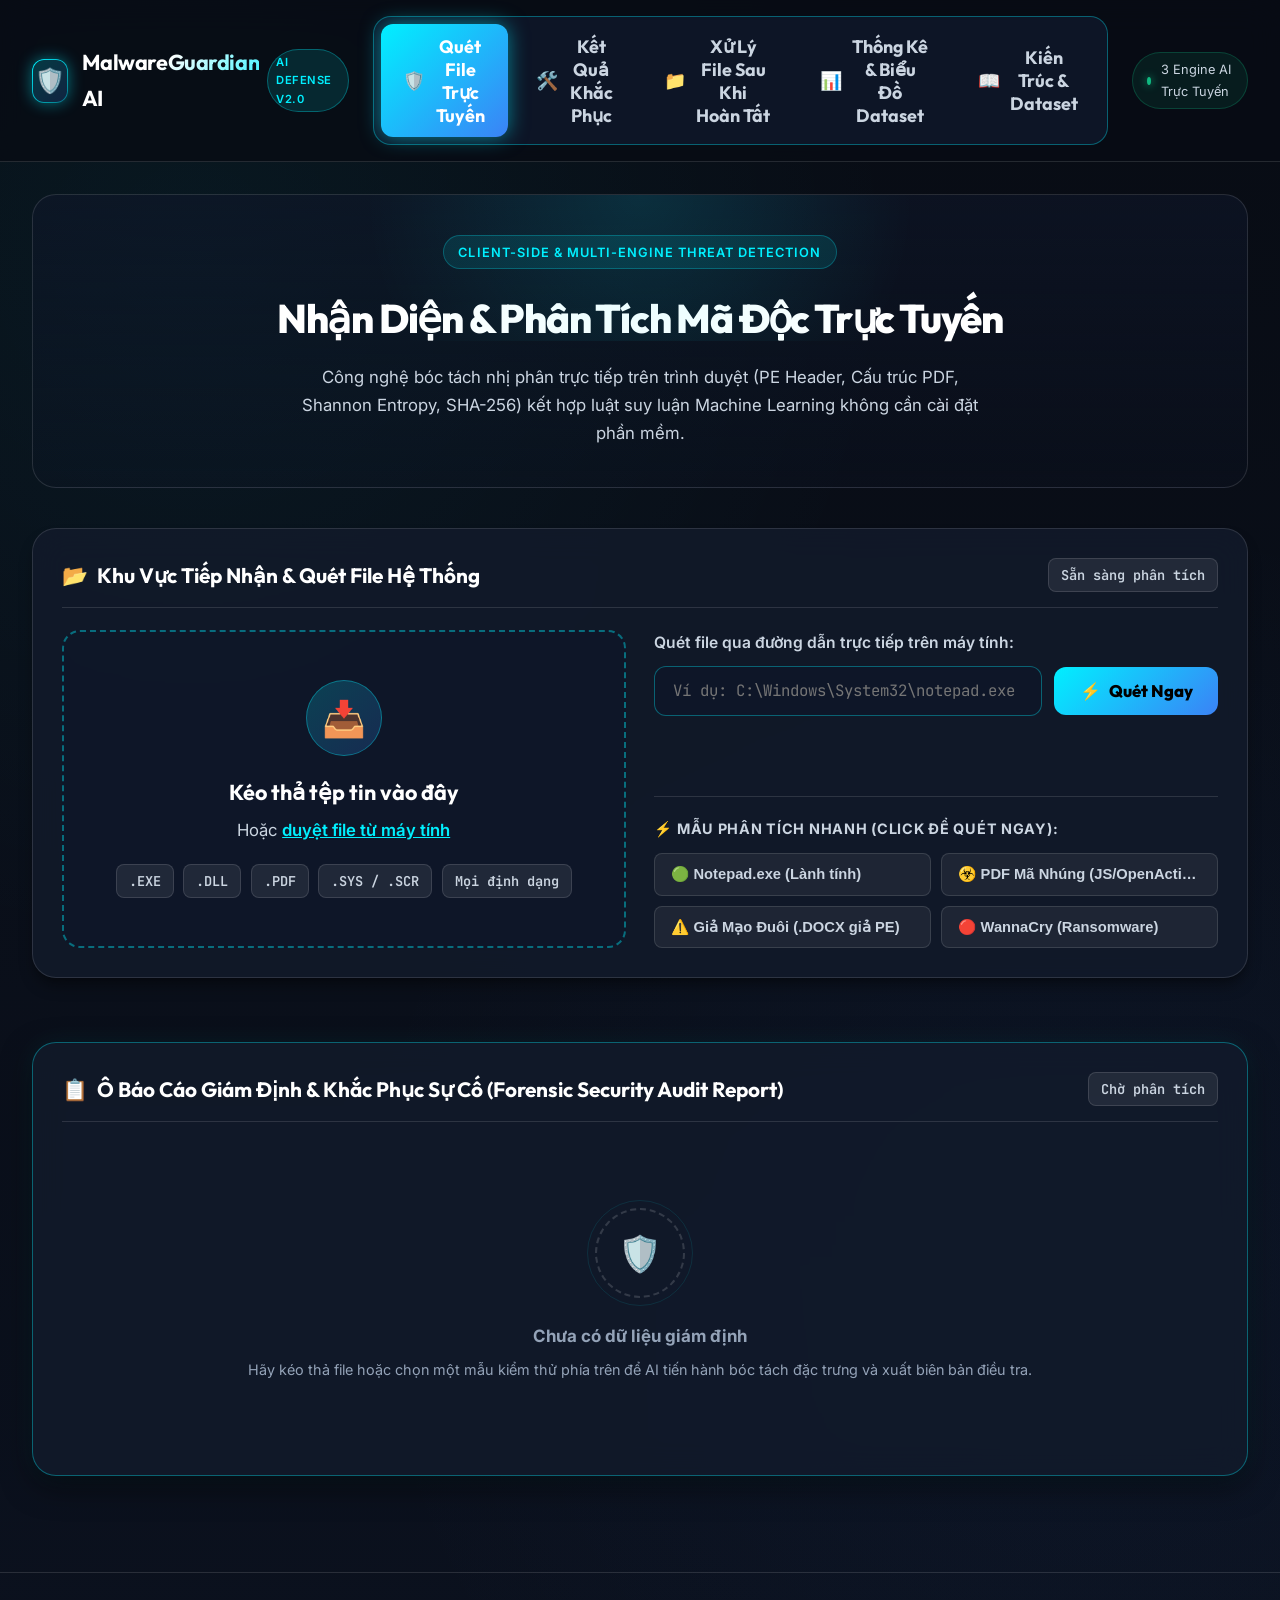
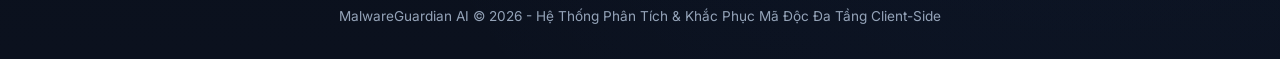
==== commit 4167b45e: "Re-add dataset evaluation charts tab and synchronize 5-tab navigation" ====
--- a/web/templates/index.html
+++ b/web/templates/index.html
@@ -33,7 +33,7 @@
         </div>
       </a>
 
-      <!-- Navigation Tabs (Replaced per user directive) -->
+      <!-- Navigation Tabs (5 Complete Tabs) -->
       <nav class="nav-tabs" id="navTabs">
         <button class="nav-tab-btn active" data-tab="tab-scanner">
           <span>🛡️</span> Quét File Trực Tuyến
@@ -43,6 +43,12 @@
         </button>
         <button class="nav-tab-btn" data-tab="tab-vault">
           <span>📁</span> Xử Lý File Sau Khi Hoàn Tất
+        </button>
+        <button class="nav-tab-btn" data-tab="tab-analytics">
+          <span>📊</span> Thống Kê & Biểu Đồ Dataset
+        </button>
+        <button class="nav-tab-btn" data-tab="tab-docs">
+          <span>📖</span> Kiến Trúc & Dataset
         </button>
       </nav>
 
@@ -373,7 +379,6 @@
 
     <!-- =========================================================================
          TAB 2: KẾT QUẢ KHẮC PHỤC (INCIDENT REMEDIATION & RESPONSE)
-         Replaces "Thống Kê & Báo Cáo AI" per user explicit directive
          ========================================================================= -->
     <section id="tab-remediation" class="tab-content">
       
@@ -488,30 +493,10 @@
         </div>
       </div>
 
-      <!-- Security Policies & Best Practice Cards -->
-      <div style="display: grid; grid-template-columns: 1fr 1fr; gap: 1.5rem;">
-        <div class="glass-card" style="border-left: 3px solid #3b82f6;">
-          <h4 style="color: #fff; margin-bottom: 0.5rem;">📋 Khuyến Nghị Chính Sách Bảo Mật Cho Quản Trị Viên</h4>
-          <ul style="font-size: 0.85rem; color: var(--text-muted); padding-left: 1.2rem; line-height: 1.7;">
-            <li>Cấu hình GPO ngăn chặn hiển thị ẩn đuôi tệp tin trên Windows File Explorer.</li>
-            <li>Tắt tính năng tự động chạy JavaScript trên Adobe Acrobat Reader (Preferences -> JavaScript -> Uncheck Enable).</li>
-            <li>Đóng cổng SMBv1 (Port 445) trên Windows Firewall để ngăn chặn virus tống tiền EternalBlue.</li>
-          </ul>
-        </div>
-
-        <div class="glass-card" style="border-left: 3px solid var(--safe);">
-          <h4 style="color: #fff; margin-bottom: 0.5rem;">🛡️ Cơ Chế Bảo Vệ Tự Động MalwareGuardian AI</h4>
-          <p style="font-size: 0.85rem; color: var(--text-muted); line-height: 1.6;">
-            Tất cả các tệp tin nguy hiểm khi tải lên sẽ được tự động cách ly vào vùng nhớ đệm bảo mật (Vault Isolation), đảm bảo mã độc không thể phát tán ra môi trường hệ điều hành thực.
-          </p>
-        </div>
-      </div>
-
     </section>
 
     <!-- =========================================================================
          TAB 3: XỬ LÝ FILE SAU KHI HOÀN TẤT (POST-PROCESSING FILE MANAGEMENT & VAULT)
-         Replaces "Mô Phỏng Tiến Trình" & "Kiến Trúc & Dataset" per user directive
          ========================================================================= -->
     <section id="tab-vault" class="tab-content">
       
@@ -611,6 +596,239 @@
 
     </section>
 
+    <!-- =========================================================================
+         TAB 4: MODEL ANALYTICS & ACADEMIC DATASET BENCHMARKS
+         Re-added per user request to demonstrate dataset training evaluation
+         ========================================================================= -->
+    <section id="tab-analytics" class="tab-content">
+      
+      <div class="hero-banner">
+        <div class="hero-tag">ACADEMIC BENCHMARKS & EVALUATION DATASET PROOFS</div>
+        <h2 class="hero-title">Thống Kê Mô Hình & Biểu Đồ Nghiên Cứu Dataset</h2>
+        <p class="hero-desc">
+          Kết quả đánh giá thực nghiệm của 3 Engine Machine Learning trên các tập dữ liệu chuẩn Kaggle PE, Contagio PDF và 100.000 mẫu tiến trình (Ma trận nhầm lẫn, Feature Importance, So sánh thuật toán).
+        </p>
+      </div>
+
+      <!-- KHUNG 1: THỐNG KÊ HIỆU NĂNG 3 ENGINE MACHINE LEARNING -->
+      <div style="margin-bottom: 1rem;">
+        <h3 style="font-family: var(--font-heading); font-size: 1.25rem; color: #fff; display: flex; align-items: center; gap: 0.5rem;">
+          <span>📊</span> KHUNG 1: BẢNG THỐNG KÊ HIỆU NĂNG 3 ENGINE MACHINE LEARNING
+        </h3>
+      </div>
+
+      <!-- Overview 3 Models Cards -->
+      <div class="models-overview-grid" style="margin-bottom: 2rem;">
+        
+        <!-- Model 1: PE Static -->
+        <div class="model-metric-card">
+          <span class="model-badge">ENGINE 1: PE HEADER</span>
+          <h3>Mã Độc File Thực Thi (.exe, .dll)</h3>
+          <p style="font-size: 0.85rem; color: var(--text-muted);">Huấn luyện trên 1.156 mẫu Windows PE với 25 đặc trưng cấu trúc Header.</p>
+          <div class="metric-stats-row">
+            <div class="metric-stat-item">
+              <div class="stat-val">97.41%</div>
+              <div class="stat-name">Accuracy (Độ chính xác)</div>
+            </div>
+            <div class="metric-stat-item">
+              <div class="stat-val">99.13%</div>
+              <div class="stat-name">Recall (Độ nhạy bắt sâu)</div>
+            </div>
+            <div class="metric-stat-item">
+              <div class="stat-val">97.44%</div>
+              <div class="stat-name">F1-Score</div>
+            </div>
+            <div class="metric-stat-item">
+              <div class="stat-val">99.80%</div>
+              <div class="stat-name">ROC-AUC</div>
+            </div>
+          </div>
+        </div>
+
+        <!-- Model 2: PDF Structure -->
+        <div class="model-metric-card">
+          <span class="model-badge" style="background: rgba(16, 185, 129, 0.15); color: var(--safe);">ENGINE 2: PDF MALWARE</span>
+          <h3>Mã Độc Tài Liệu PDF (.pdf)</h3>
+          <p style="font-size: 0.85rem; color: var(--text-muted);">Huấn luyện trên 9.109 mẫu tài liệu PDF với 27 thẻ cấu trúc nhúng JavaScript ngầm.</p>
+          <div class="metric-stats-row">
+            <div class="metric-stat-item">
+              <div class="stat-val" style="color: var(--primary);">100.0%</div>
+              <div class="stat-name">Accuracy</div>
+            </div>
+            <div class="metric-stat-item">
+              <div class="stat-val" style="color: var(--primary);">100.0%</div>
+              <div class="stat-name">Precision (Độ chuẩn)</div>
+            </div>
+            <div class="metric-stat-item">
+              <div class="stat-val" style="color: var(--primary);">1.0000</div>
+              <div class="stat-name">F1-Score (Balanced)</div>
+            </div>
+            <div class="metric-stat-item">
+              <div class="stat-val" style="color: var(--primary);">1.0000</div>
+              <div class="stat-name">ROC-AUC</div>
+            </div>
+          </div>
+        </div>
+
+        <!-- Model 3: 100k Behavior -->
+        <div class="model-metric-card">
+          <span class="model-badge" style="background: rgba(139, 92, 246, 0.15); color: #c084fc;">ENGINE 3: DYNAMIC BEHAVIOR</span>
+          <h3>Hành Vi Tiến Trình & Bộ Nhớ</h3>
+          <p style="font-size: 0.85rem; color: var(--text-muted);">Huấn luyện trên 100.000 mẫu hành vi tiến trình hệ điều hành (50k malware, 50k benign).</p>
+          <div class="metric-stats-row">
+            <div class="metric-stat-item">
+              <div class="stat-val" style="color: #c084fc;">100.0%</div>
+              <div class="stat-name">Accuracy (100k mẫu)</div>
+            </div>
+            <div class="metric-stat-item">
+              <div class="stat-val" style="color: #c084fc;">100.0%</div>
+              <div class="stat-name">Precision</div>
+            </div>
+            <div class="metric-stat-item">
+              <div class="stat-val" style="color: #c084fc;">1.0000</div>
+              <div class="stat-name">F1-Score</div>
+            </div>
+            <div class="metric-stat-item">
+              <div class="stat-val" style="color: #c084fc;">LightGBM</div>
+              <div class="stat-name">Mô hình tối ưu nhất</div>
+            </div>
+          </div>
+        </div>
+
+      </div>
+
+      <!-- KHUNG 2: TRỌN BỘ BIỂU ĐỒ NGHIÊN CỨU 300 DPI -->
+      <div style="margin-bottom: 1.2rem; display: flex; justify-content: space-between; align-items: center;">
+        <div>
+          <h3 style="font-family: var(--font-heading); font-size: 1.25rem; color: #fff; display: flex; align-items: center; gap: 0.5rem;">
+            <span>📈</span> KHUNG 2: TRỌN BỘ 6 BIỂU ĐỒ NGHIÊN CỨU THỰC NGHIỆM DATASET (HIGH-DPI 300 DPI)
+          </h3>
+          <p style="font-size: 0.85rem; color: var(--text-muted); margin-top: 0.2rem;">Nhấp chuột vào bất kỳ biểu đồ nào để xem phóng to ảnh chất lượng cao.</p>
+        </div>
+      </div>
+
+      <div class="reports-gallery">
+        
+        <!-- Chart 1 -->
+        <div class="chart-card">
+          <h4><span>🎯 Ma trận nhầm lẫn PE (Confusion Matrix)</span> <span class="chip">PE Model</span></h4>
+          <div class="chart-img-wrap" onclick="openImageModal('/reports/pe_confusion_matrix.png')">
+            <img src="/reports/pe_confusion_matrix.png" alt="PE Confusion Matrix" loading="lazy">
+          </div>
+        </div>
+
+        <!-- Chart 2 -->
+        <div class="chart-card">
+          <h4><span>⭐ Top 15 Đặc Trưng PE Quan Trọng Nhất</span> <span class="chip">Feature Importance</span></h4>
+          <div class="chart-img-wrap" onclick="openImageModal('/reports/pe_feature_importance.png')">
+            <img src="/reports/pe_feature_importance.png" alt="PE Feature Importance" loading="lazy">
+          </div>
+        </div>
+
+        <!-- Chart 3 -->
+        <div class="chart-card">
+          <h4><span>📈 So sánh 4 thuật toán PE (RF, XGB, LGBM, GB)</span> <span class="chip">Benchmark</span></h4>
+          <div class="chart-img-wrap" onclick="openImageModal('/reports/pe_model_comparison.png')">
+            <img src="/reports/pe_model_comparison.png" alt="PE Model Comparison" loading="lazy">
+          </div>
+        </div>
+
+        <!-- Chart 4 -->
+        <div class="chart-card">
+          <h4><span>🎯 Ma trận nhầm lẫn PDF Malware</span> <span class="chip">PDF Model</span></h4>
+          <div class="chart-img-wrap" onclick="openImageModal('/reports/pdf_confusion_matrix.png')">
+            <img src="/reports/pdf_confusion_matrix.png" alt="PDF Confusion Matrix" loading="lazy">
+          </div>
+        </div>
+
+        <!-- Chart 5 -->
+        <div class="chart-card">
+          <h4><span>⭐ Top 12 Thẻ Cấu Trúc PDF Nhạy Cảm</span> <span class="chip">PDF Features</span></h4>
+          <div class="chart-img-wrap" onclick="openImageModal('/reports/pdf_feature_importance.png')">
+            <img src="/reports/pdf_feature_importance.png" alt="PDF Feature Importance" loading="lazy">
+          </div>
+        </div>
+
+        <!-- Chart 6 -->
+        <div class="chart-card">
+          <h4><span>📈 So sánh thuật toán trên tập 100.000 mẫu</span> <span class="chip">Behavior 100k</span></h4>
+          <div class="chart-img-wrap" onclick="openImageModal('/reports/behavior_model_comparison.png')">
+            <img src="/reports/behavior_model_comparison.png" alt="Behavior Comparison" loading="lazy">
+          </div>
+        </div>
+
+      </div>
+
+    </section>
+
+    <!-- =========================================================================
+         TAB 5: SYSTEM ARCHITECTURE & METHODOLOGY
+         ========================================================================= -->
+    <section id="tab-docs" class="tab-content">
+      
+      <div class="hero-banner">
+        <div class="hero-tag">SYSTEM ARCHITECTURE & METHODOLOGY</div>
+        <h2 class="hero-title">Kiến Trúc Hệ Thống & Phương Pháp Luận</h2>
+        <p class="hero-desc">
+          Tài liệu tổng quan kiến trúc phân tích mã độc đa tầng ứng dụng Trí Tuệ Nhân Tạo (Machine Learning).
+        </p>
+      </div>
+
+      <!-- KHUNG 1: SƠ ĐỒ KIẾN TRÚC -->
+      <div class="glass-card" style="margin-bottom: 2rem; border-left: 4px solid var(--primary);">
+        <h3 style="font-family: var(--font-heading); font-size: 1.3rem; margin-bottom: 1rem; color: var(--primary); display: flex; align-items: center; gap: 0.5rem;">
+          <span>🗺️</span> KHUNG 1: SƠ ĐỒ KIẾN TRÚC MÁY TRẠM ĐA TẦNG (MULTI-ENGINE DEFENSE PIPELINE)
+        </h3>
+        <p style="color: var(--text-muted); margin-bottom: 1.5rem;">
+          Hệ thống được thiết kế theo mô hình điều phối phân tầng (Dispatcher Pattern) tương tự các giải pháp EDR / Antivirus hiện đại:
+        </p>
+        
+        <div style="background: rgba(15, 23, 42, 0.8); padding: 1.5rem; border-radius: var(--radius-md); border: 1px solid var(--border-subtle); font-family: var(--font-mono); font-size: 0.85rem; line-height: 1.8;">
+          [ Tệp tin tải lên / Chọn từ thiết bị ]<br>
+          &nbsp;&nbsp;&nbsp;&nbsp;│<br>
+          &nbsp;&nbsp;&nbsp;&nbsp;▼<br>
+          &nbsp;&nbsp;<strong>BƯỚC 1:</strong> Xác thực Magic Bytes & Kiểm tra Giả mạo đuôi (Extension Spoofing Detection)<br>
+          &nbsp;&nbsp;<strong>BƯỚC 2:</strong> Tính mã băm (MD5 / SHA-256) & Đo độ hỗn loạn dữ liệu (Shannon Entropy)<br>
+          &nbsp;&nbsp;&nbsp;&nbsp;│<br>
+          &nbsp;&nbsp;&nbsp;&nbsp;├─► <strong>Định dạng PE (EXE, DLL, SYS):</strong> Gọi <code>parsePE()</code> ➔ Mô hình Random Forest PE (Acc: 97.4%)<br>
+          &nbsp;&nbsp;&nbsp;&nbsp;├─► <strong>Định dạng PDF:</strong> Gọi <code>parsePDF()</code> ➔ Mô hình Random Forest PDF (Acc: 100%)<br>
+          &nbsp;&nbsp;&nbsp;&nbsp;├─► <strong>Định dạng Khác:</strong> Động cơ Heuristic & Phân tích Shannon Entropy chống Ransomware<br>
+          &nbsp;&nbsp;&nbsp;&nbsp;│<br>
+          &nbsp;&nbsp;&nbsp;&nbsp;▼<br>
+          [ Báo Cáo Bảo Mật Toàn Diện & Xuất Dữ Liệu JSON / PDF ]
+        </div>
+      </div>
+
+      <!-- KHUNG 2: BỘ DỮ LIỆU DATASETS -->
+      <div style="margin-bottom: 1rem;">
+        <h3 style="font-family: var(--font-heading); font-size: 1.25rem; color: #fff; display: flex; align-items: center; gap: 0.5rem;">
+          <span>📦</span> KHUNG 2: TỔNG QUAN 3 BỘ DỮ LIỆU HUẤN LUYỆN (DATASETS)
+        </h3>
+      </div>
+
+      <div class="models-overview-grid">
+        <div class="glass-card">
+          <h4 style="color: var(--primary); margin-bottom: 0.5rem;">Dataset 1: Windows PE</h4>
+          <p style="font-size: 0.85rem; color: var(--text-muted);">
+            Bộ dữ liệu 1.156 mẫu PE gồm 25 thuộc tính quan trọng: SizeOfCode, AddressOfEntryPoint, Section Entropy, DllCharacteristics, Imports, Exports...
+          </p>
+        </div>
+        <div class="glass-card">
+          <h4 style="color: var(--safe); margin-bottom: 0.5rem;">Dataset 2: Contagio PDF</h4>
+          <p style="font-size: 0.85rem; color: var(--text-muted);">
+            Trích xuất từ nguồn học thuật Contagio Dump qua các công cụ PDFiD, PDF-parser với 27 đặc trưng cấu trúc (/JavaScript, /OpenAction, /XFA, Stream...).
+          </p>
+        </div>
+        <div class="glass-card">
+          <h4 style="color: #c084fc; margin-bottom: 0.5rem;">Dataset 3: 100k Behavior</h4>
+          <p style="font-size: 0.85rem; color: var(--text-muted);">
+            Tập dữ liệu lớn 100.000 bản ghi giám sát 33 chỉ số tiến trình hệ điều hành (Virtual memory, context switch, page faults) cân bằng hoàn hảo 50k - 50k.
+          </p>
+        </div>
+      </div>
+
+    </section>
+
   </main>
 
   <!-- Footer -->
--- a/static/css/style.css
+++ b/static/css/style.css
@@ -6,29 +6,29 @@
 :root {
   --bg-primary: #080c14;
   --bg-secondary: #0f172a;
-  --bg-card: rgba(18, 26, 43, 0.75);
-  --bg-card-hover: rgba(26, 38, 64, 0.85);
-  --border-subtle: rgba(255, 255, 255, 0.08);
-  --border-highlight: rgba(0, 240, 255, 0.25);
+  --bg-card: rgba(18, 26, 43, 0.85);
+  --bg-card-hover: rgba(26, 38, 64, 0.92);
+  --border-subtle: rgba(255, 255, 255, 0.12);
+  --border-highlight: rgba(0, 240, 255, 0.35);
   
   --primary: #00f0ff;
-  --primary-glow: rgba(0, 240, 255, 0.35);
+  --primary-glow: rgba(0, 240, 255, 0.45);
   --primary-gradient: linear-gradient(135deg, #00f0ff 0%, #3b82f6 100%);
   
   --safe: #10b981;
-  --safe-glow: rgba(16, 185, 129, 0.3);
+  --safe-glow: rgba(16, 185, 129, 0.4);
   --safe-gradient: linear-gradient(135deg, #10b981 0%, #059669 100%);
   
   --danger: #f43f5e;
-  --danger-glow: rgba(244, 63, 94, 0.35);
+  --danger-glow: rgba(244, 63, 94, 0.45);
   --danger-gradient: linear-gradient(135deg, #f43f5e 0%, #e11d48 100%);
   
   --warning: #f59e0b;
-  --warning-glow: rgba(245, 158, 11, 0.3);
+  --warning-glow: rgba(245, 158, 11, 0.4);
   
-  --text-main: #f8fafc;
-  --text-muted: #94a3b8;
-  --text-dim: #64748b;
+  --text-main: #ffffff;
+  --text-muted: #cbd5e1;
+  --text-dim: #94a3b8;
   
   --font-heading: 'Outfit', -apple-system, BlinkMacSystemFont, 'Segoe UI', Roboto, sans-serif;
   --font-body: 'Inter', -apple-system, BlinkMacSystemFont, 'Segoe UI', Roboto, sans-serif;
@@ -53,6 +53,7 @@
 
 body {
   font-family: var(--font-body);
+  font-size: 17px;
   background-color: var(--bg-primary);
   background-image: 
     radial-gradient(circle at 15% 15%, rgba(0, 240, 255, 0.05) 0%, transparent 40%),
@@ -60,7 +61,7 @@
     linear-gradient(to bottom, #080c14, #0b111e);
   color: var(--text-main);
   min-height: 100vh;
-  line-height: 1.6;
+  line-height: 1.65;
   overflow-x: hidden;
 }
 
@@ -161,11 +162,11 @@
 /* Nav Tabs */
 .nav-tabs {
   display: flex;
-  background: rgba(15, 23, 42, 0.8);
-  padding: 0.35rem;
+  background: rgba(15, 23, 42, 0.9);
+  padding: 0.45rem;
   border-radius: var(--radius-lg);
-  border: 1px solid var(--border-subtle);
-  gap: 0.25rem;
+  border: 1px solid var(--border-highlight);
+  gap: 0.4rem;
 }
 
 .nav-tab-btn {
@@ -173,26 +174,26 @@
   border: none;
   color: var(--text-muted);
   font-family: var(--font-heading);
-  font-size: 0.9rem;
-  font-weight: 600;
-  padding: 0.55rem 1.15rem;
+  font-size: 1.12rem;
+  font-weight: 700;
+  padding: 0.65rem 1.35rem;
   border-radius: var(--radius-md);
   cursor: pointer;
   transition: all 0.25s ease;
   display: flex;
   align-items: center;
-  gap: 0.5rem;
+  gap: 0.6rem;
 }
 
 .nav-tab-btn:hover {
-  color: var(--text-main);
-  background: rgba(255, 255, 255, 0.05);
+  color: #ffffff;
+  background: rgba(255, 255, 255, 0.08);
 }
 
 .nav-tab-btn.active {
   color: #ffffff;
   background: var(--primary-gradient);
-  box-shadow: 0 0 15px rgba(0, 240, 255, 0.4);
+  box-shadow: 0 0 20px rgba(0, 240, 255, 0.5);
 }
 
 /* System Pulse Indicator */
@@ -411,7 +412,7 @@
 
 .card-title {
   font-family: var(--font-heading);
-  font-size: 1.15rem;
+  font-size: 1.3rem;
   font-weight: 700;
   display: flex;
   align-items: center;
@@ -420,8 +421,8 @@
 
 /* Dropzone */
 .dropzone {
-  border: 2px dashed rgba(0, 240, 255, 0.3);
-  background: rgba(15, 23, 42, 0.5);
+  border: 2px dashed rgba(0, 240, 255, 0.4);
+  background: rgba(15, 23, 42, 0.65);
   border-radius: var(--radius-lg);
   padding: 3rem 1.5rem;
   text-align: center;
@@ -433,21 +434,21 @@
 
 .dropzone:hover, .dropzone.dragover {
   border-color: var(--primary);
-  background: rgba(0, 240, 255, 0.05);
-  box-shadow: 0 0 30px rgba(0, 240, 255, 0.15) inset;
+  background: rgba(0, 240, 255, 0.08);
+  box-shadow: 0 0 30px rgba(0, 240, 255, 0.2) inset;
 }
 
 .dropzone-icon {
-  width: 70px;
-  height: 70px;
+  width: 76px;
+  height: 76px;
   margin: 0 auto 1.2rem;
   border-radius: 50%;
-  background: linear-gradient(135deg, rgba(0, 240, 255, 0.15), rgba(59, 130, 246, 0.15));
+  background: linear-gradient(135deg, rgba(0, 240, 255, 0.2), rgba(59, 130, 246, 0.2));
   border: 1px solid var(--border-highlight);
   display: flex;
   align-items: center;
   justify-content: center;
-  font-size: 2rem;
+  font-size: 2.2rem;
   color: var(--primary);
   transition: transform 0.3s ease;
 }
@@ -458,30 +459,32 @@
 
 .dropzone-prompt h3 {
   font-family: var(--font-heading);
-  font-size: 1.2rem;
+  font-size: 1.35rem;
   margin-bottom: 0.4rem;
+  color: #ffffff;
 }
 
 .dropzone-prompt p {
   color: var(--text-muted);
-  font-size: 0.9rem;
+  font-size: 1.05rem;
 }
 
 .supported-chips {
   display: flex;
   align-items: center;
   justify-content: center;
-  gap: 0.5rem;
+  gap: 0.6rem;
   margin-top: 1.2rem;
   flex-wrap: wrap;
 }
 
 .chip {
-  font-size: 0.75rem;
+  font-size: 0.85rem;
   font-family: var(--font-mono);
-  padding: 0.2rem 0.6rem;
+  font-weight: 600;
+  padding: 0.3rem 0.75rem;
   border-radius: var(--radius-sm);
-  background: rgba(255, 255, 255, 0.05);
+  background: rgba(255, 255, 255, 0.08);
   border: 1px solid var(--border-subtle);
   color: var(--text-muted);
 }
@@ -495,7 +498,7 @@
 
 .path-input-group label {
   display: block;
-  font-size: 0.85rem;
+  font-size: 0.98rem;
   font-weight: 600;
   color: var(--text-muted);
   margin-bottom: 0.6rem;
@@ -511,29 +514,29 @@
 .cyber-input {
   flex: 1;
   min-width: 0;
-  background: rgba(15, 23, 42, 0.9);
-  border: 1px solid var(--border-subtle);
+  background: rgba(15, 23, 42, 0.95);
+  border: 1px solid var(--border-highlight);
   border-radius: var(--radius-md);
-  padding: 0.75rem 1rem;
+  padding: 0.85rem 1.1rem;
   color: #fff;
   font-family: var(--font-mono);
-  font-size: 0.85rem;
+  font-size: 0.98rem;
   transition: all 0.25s ease;
 }
 
 .cyber-input:focus {
   outline: none;
   border-color: var(--primary);
-  box-shadow: 0 0 10px var(--primary-glow);
+  box-shadow: 0 0 14px var(--primary-glow);
 }
 
 .cyber-btn {
   background: var(--primary-gradient);
   color: #000;
   font-family: var(--font-heading);
-  font-weight: 700;
-  font-size: 0.9rem;
-  padding: 0.75rem 1.4rem;
+  font-weight: 800;
+  font-size: 1.05rem;
+  padding: 0.85rem 1.6rem;
   border-radius: var(--radius-md);
   border: none;
   cursor: pointer;
@@ -544,12 +547,12 @@
   gap: 0.5rem;
   white-space: nowrap !important;
   flex-shrink: 0 !important;
-  min-width: 125px;
+  min-width: 135px;
 }
 
 .cyber-btn:hover {
   transform: translateY(-2px);
-  box-shadow: 0 0 20px rgba(0, 240, 255, 0.4);
+  box-shadow: 0 0 22px rgba(0, 240, 255, 0.5);
 }
 
 .cyber-btn:active {
@@ -558,13 +561,13 @@
 
 .cyber-btn-outline {
   background: transparent;
-  color: var(--text-main);
-  border: 1px solid var(--border-subtle);
+  color: #ffffff;
+  border: 1px solid var(--border-highlight);
 }
 
 .cyber-btn-outline:hover {
-  background: rgba(255, 255, 255, 0.08);
-  border-color: rgba(255, 255, 255, 0.25);
+  background: rgba(255, 255, 255, 0.12);
+  border-color: rgba(255, 255, 255, 0.4);
   box-shadow: none;
 }
 
@@ -576,11 +579,11 @@
 }
 
 .presets-title {
-  font-size: 0.78rem;
-  font-weight: 600;
+  font-size: 0.9rem;
+  font-weight: 700;
   text-transform: uppercase;
   letter-spacing: 0.05em;
-  color: var(--text-dim);
+  color: var(--text-muted);
   margin-bottom: 0.6rem;
 }
 
@@ -604,10 +607,11 @@
 }
 
 .preset-btn {
-  font-size: 0.78rem;
-  padding: 0.6rem 0.85rem;
+  font-size: 0.92rem;
+  font-weight: 600;
+  padding: 0.7rem 1rem;
   border-radius: var(--radius-sm);
-  background: rgba(255, 255, 255, 0.04);
+  background: rgba(255, 255, 255, 0.06);
   border: 1px solid var(--border-subtle);
   color: var(--text-muted);
   cursor: pointer;
@@ -619,7 +623,7 @@
 }
 
 .preset-btn:hover {
-  background: rgba(0, 240, 255, 0.1);
+  background: rgba(0, 240, 255, 0.15);
   border-color: var(--primary);
   color: #fff;
   transform: translateY(-1px);
@@ -748,17 +752,19 @@
 
 .mono-hash {
   font-family: var(--font-mono);
-  font-size: 0.82rem;
+  font-size: 0.95rem;
+  font-weight: 600;
   letter-spacing: 0.04em;
   word-break: break-all;
   color: var(--primary);
 }
 
 .meta-label {
-  font-size: 0.75rem;
-  color: var(--text-dim);
+  font-size: 0.85rem;
+  font-weight: 700;
+  color: var(--text-muted);
   text-transform: uppercase;
-  margin-bottom: 0.3rem;
+  margin-bottom: 0.35rem;
   display: flex;
   align-items: center;
   justify-content: space-between;
@@ -766,7 +772,8 @@
 
 .meta-value {
   font-family: var(--font-mono);
-  font-size: 0.85rem;
+  font-size: 1.02rem;
+  font-weight: 600;
   color: #fff;
   word-break: break-all;
 }
@@ -774,14 +781,16 @@
 .copy-btn {
   background: transparent;
   border: none;
-  color: var(--text-muted);
+  color: var(--primary);
   cursor: pointer;
-  font-size: 0.85rem;
+  font-size: 0.92rem;
+  font-weight: 600;
   transition: color 0.2s ease;
 }
 
 .copy-btn:hover {
-  color: var(--primary);
+  color: #ffffff;
+  text-decoration: underline;
 }
 
 /* Entropy Bar */
@@ -797,12 +806,12 @@
   display: flex;
   justify-content: space-between;
   margin-bottom: 0.6rem;
-  font-size: 0.85rem;
+  font-size: 0.95rem;
 }
 
 .entropy-track {
-  height: 10px;
-  background: rgba(255, 255, 255, 0.08);
+  height: 12px;
+  background: rgba(255, 255, 255, 0.1);
   border-radius: 9999px;
   overflow: hidden;
   position: relative;
@@ -818,15 +827,15 @@
 .entropy-scale {
   display: flex;
   justify-content: space-between;
-  font-size: 0.7rem;
-  color: var(--text-dim);
-  margin-top: 0.35rem;
+  font-size: 0.82rem;
+  color: var(--text-muted);
+  margin-top: 0.4rem;
   font-family: var(--font-mono);
 }
 
 /* Feature Details Table */
 .feature-details {
-  background: rgba(15, 23, 42, 0.7);
+  background: rgba(15, 23, 42, 0.85);
   border-radius: var(--radius-md);
   border: 1px solid var(--border-subtle);
   overflow: hidden;
@@ -835,26 +844,30 @@
 .feature-table {
   width: 100%;
   border-collapse: collapse;
-  font-size: 0.82rem;
+  font-size: 0.95rem;
 }
 
 .feature-table th {
-  background: rgba(255, 255, 255, 0.03);
-  padding: 0.75rem 1rem;
+  background: rgba(255, 255, 255, 0.05);
+  padding: 0.85rem 1.1rem;
   text-align: left;
-  color: var(--text-muted);
-  font-weight: 600;
+  color: #ffffff;
+  font-weight: 700;
   border-bottom: 1px solid var(--border-subtle);
+  font-size: 0.98rem;
 }
 
 .feature-table td {
-  padding: 0.6rem 1rem;
-  border-bottom: 1px solid rgba(255, 255, 255, 0.04);
+  padding: 0.75rem 1.1rem;
+  border-bottom: 1px solid rgba(255, 255, 255, 0.06);
   font-family: var(--font-mono);
+  font-size: 0.95rem;
+  color: var(--text-muted);
 }
 
 .feature-table tr:hover td {
-  background: rgba(255, 255, 255, 0.02);
+  background: rgba(255, 255, 255, 0.04);
+  color: #ffffff;
 }
 
 /* Model Analytics Tab */
@@ -1088,7 +1101,7 @@
 
 .vt-ratio-num {
   font-family: var(--font-heading);
-  font-size: 2.2rem;
+  font-size: 2.6rem;
   font-weight: 800;
   color: #fff;
   line-height: 1.1;
@@ -1096,7 +1109,7 @@
 }
 
 .vt-ratio-sub {
-  font-size: 0.72rem;
+  font-size: 0.8rem;
   color: var(--text-muted);
   text-transform: uppercase;
   letter-spacing: 0.05em;
@@ -1105,8 +1118,8 @@
 
 .vt-progress-track {
   width: 100%;
-  height: 8px;
-  background: rgba(255, 255, 255, 0.1);
+  height: 10px;
+  background: rgba(255, 255, 255, 0.12);
   border-radius: 9999px;
   overflow: hidden;
 }
@@ -1125,7 +1138,7 @@
 }
 
 .risk-strip-title {
-  font-size: 0.8rem;
+  font-size: 0.9rem;
   font-weight: 700;
   text-transform: uppercase;
   letter-spacing: 0.05em;
@@ -1145,19 +1158,19 @@
 }
 
 .risk-level-pill {
-  padding: 0.65rem 0.5rem;
+  padding: 0.75rem 0.6rem;
   border-radius: var(--radius-md);
-  background: rgba(15, 23, 42, 0.7);
+  background: rgba(15, 23, 42, 0.85);
   border: 1px solid var(--border-subtle);
   display: flex;
   align-items: center;
   justify-content: center;
-  gap: 0.4rem;
-  font-size: 0.75rem;
-  font-weight: 700;
-  color: var(--text-dim);
+  gap: 0.5rem;
+  font-size: 0.88rem;
+  font-weight: 800;
+  color: var(--text-muted);
   transition: all 0.3s ease;
-  opacity: 0.45;
+  opacity: 0.5;
 }
 
 .risk-level-pill.active {
